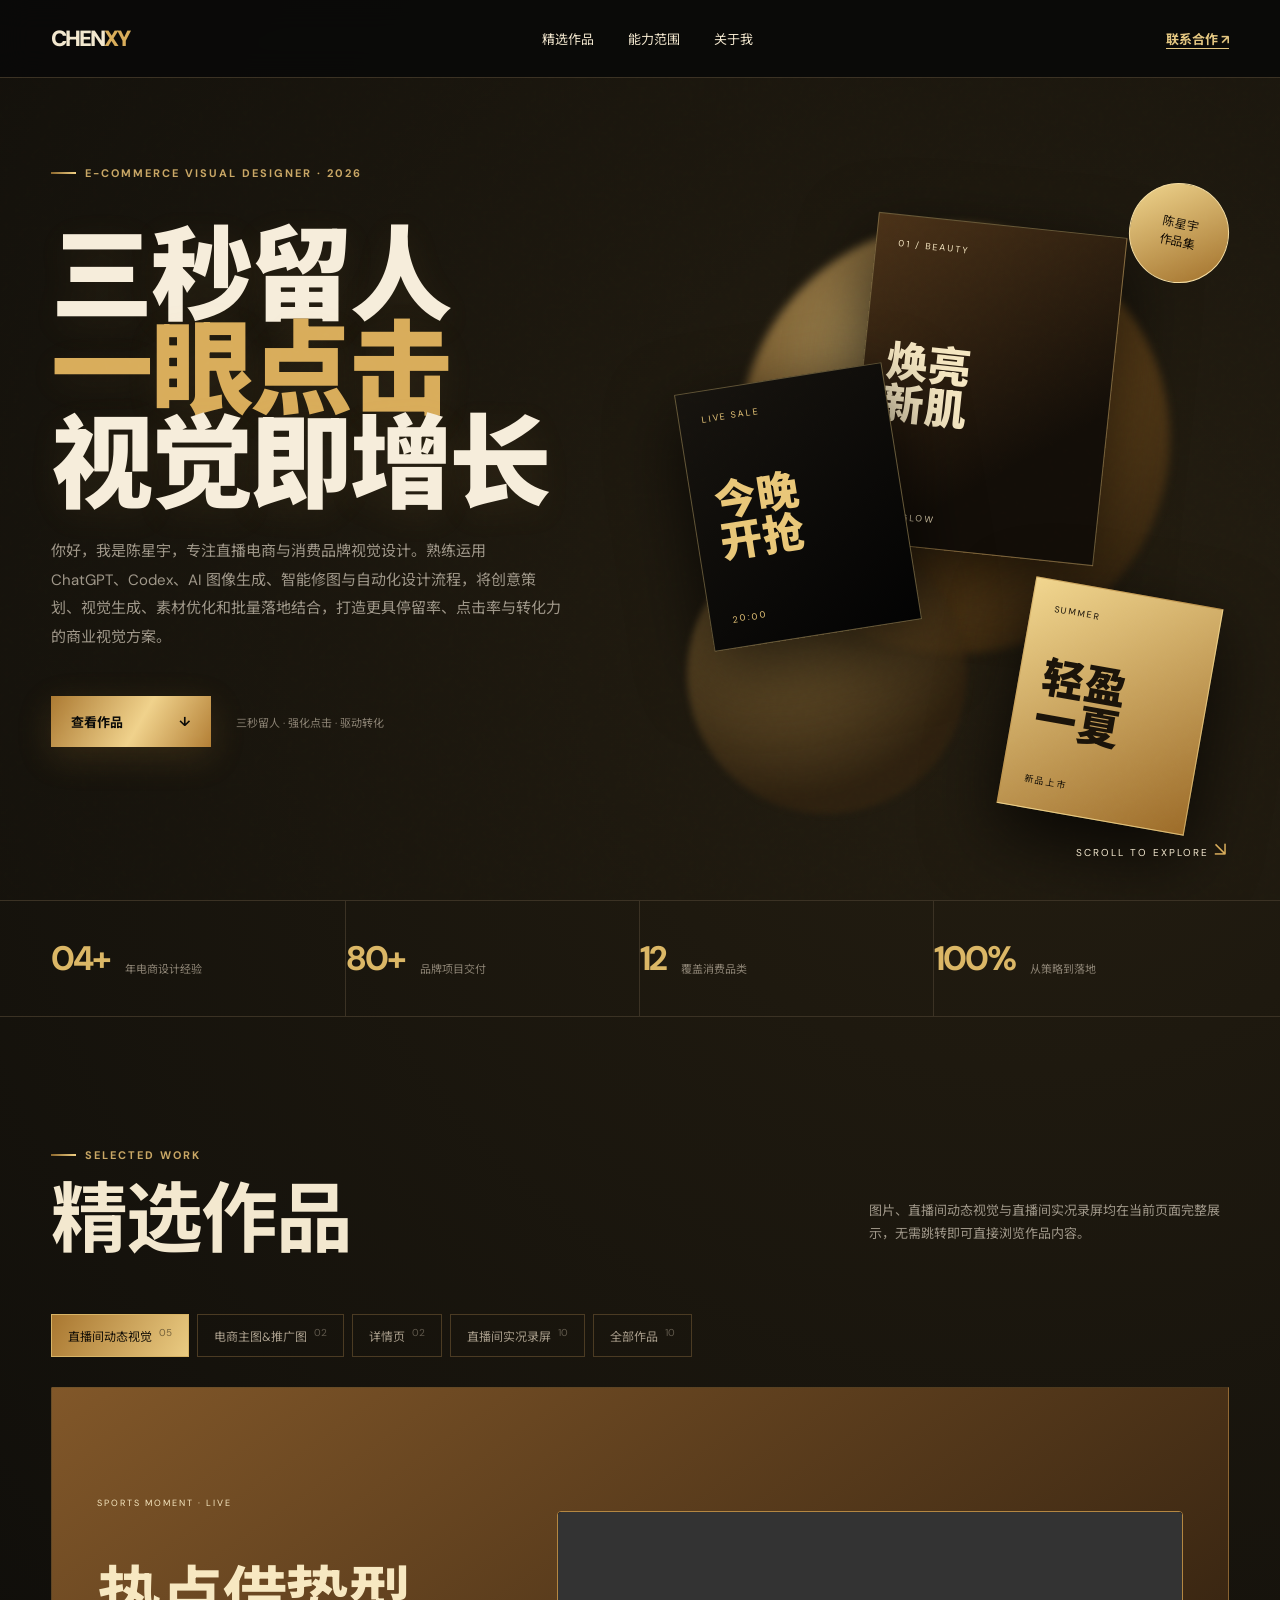
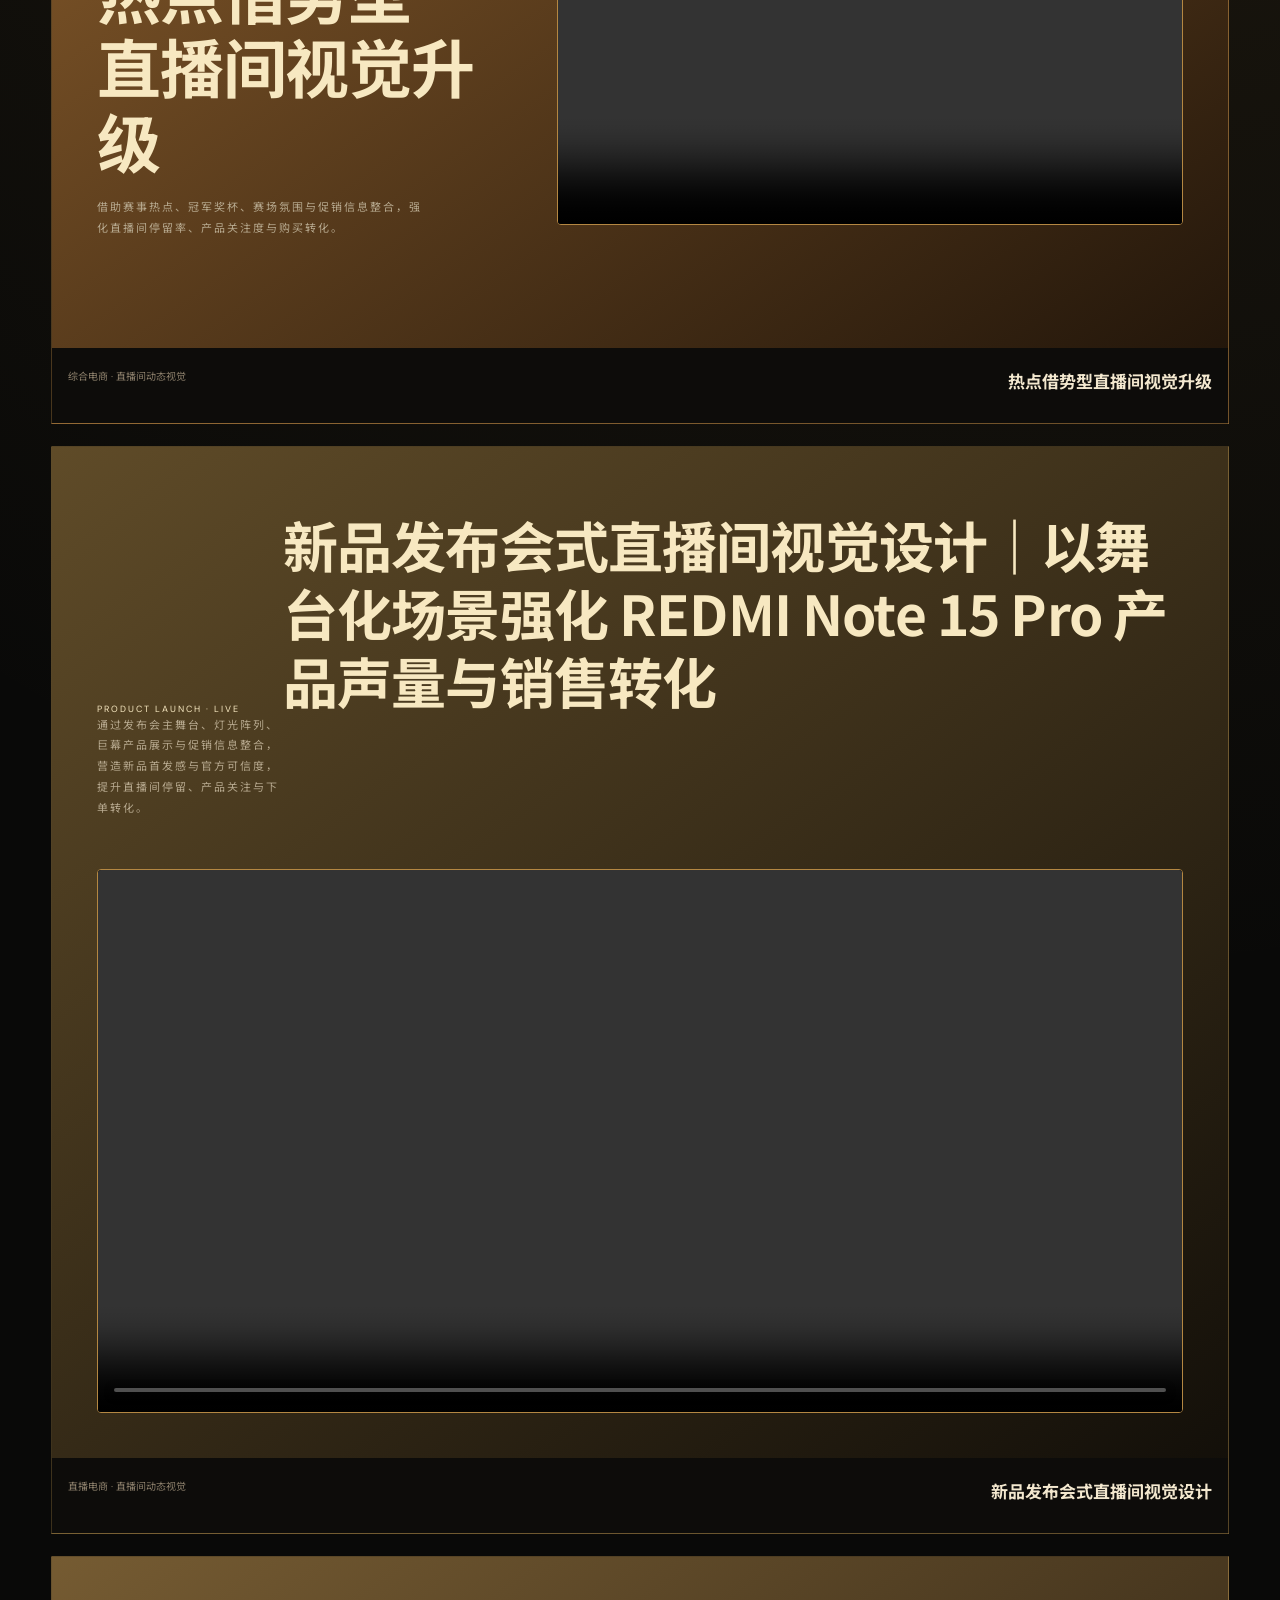
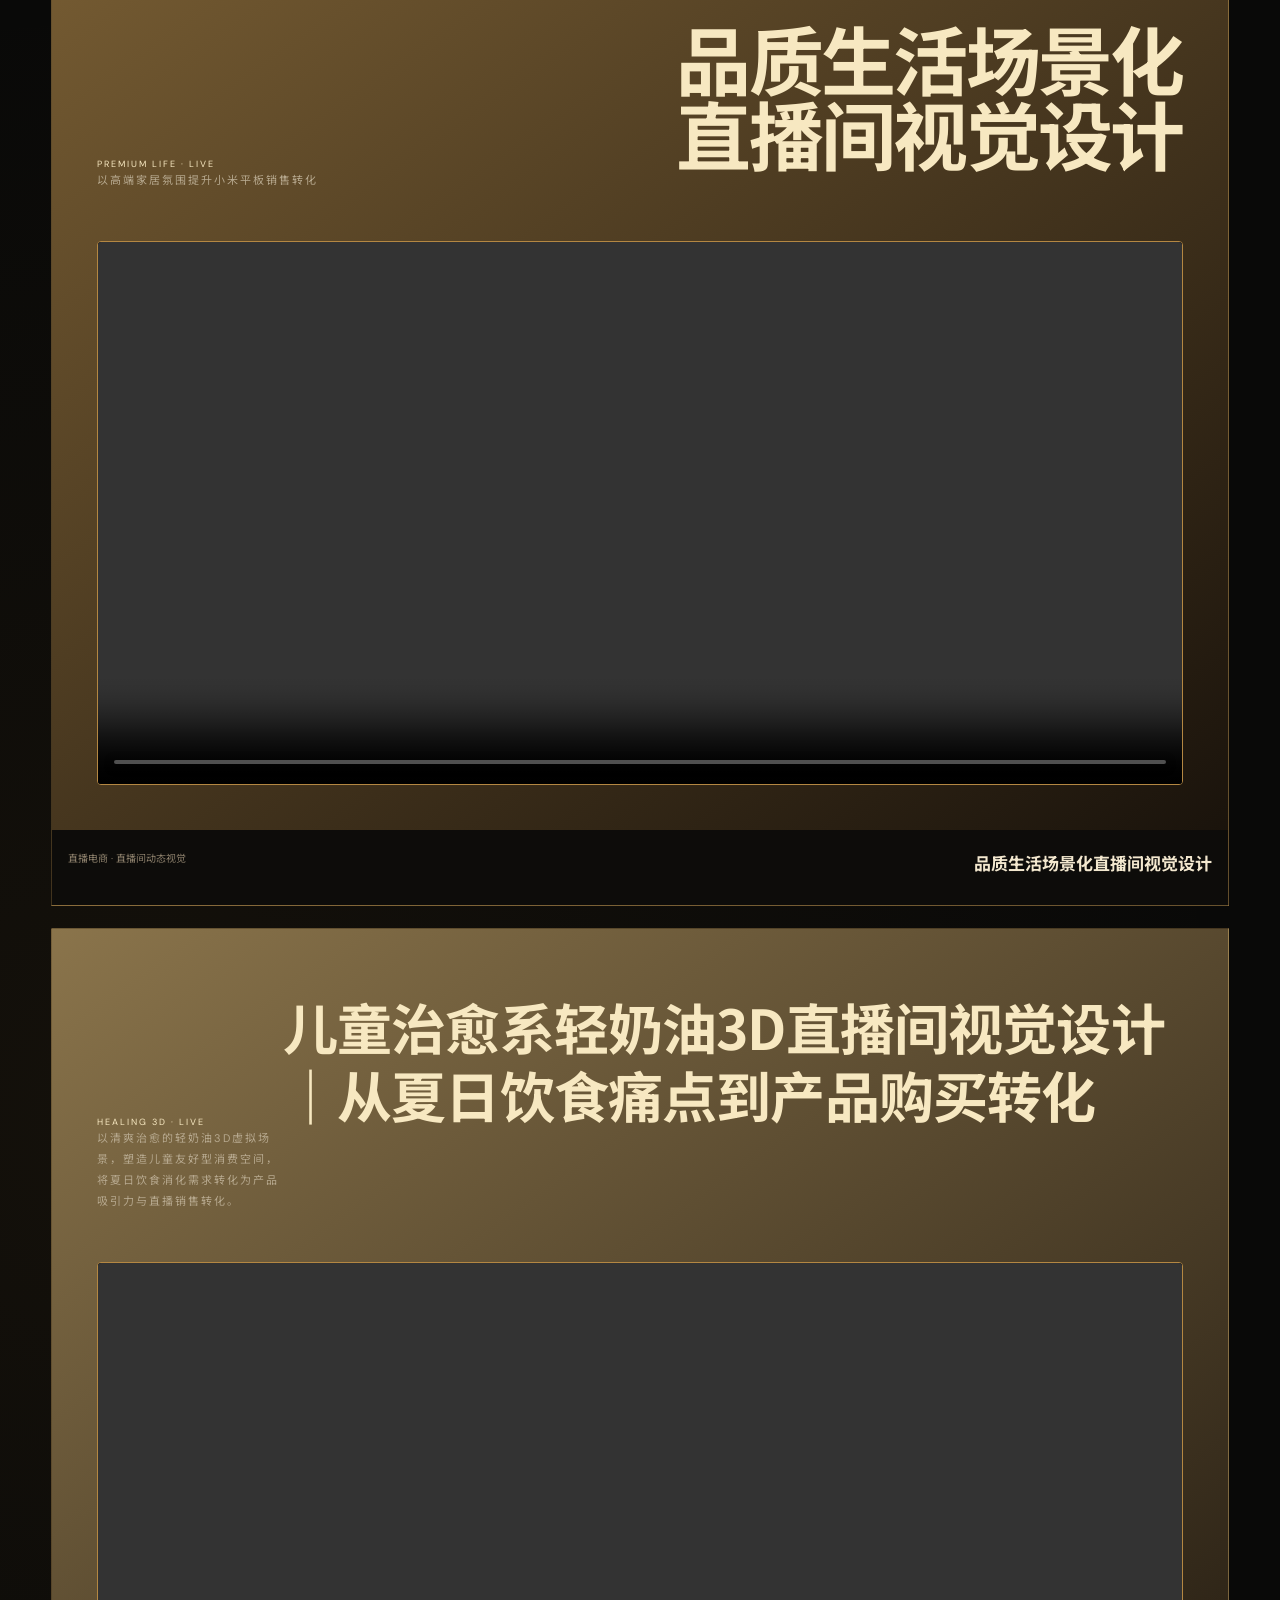
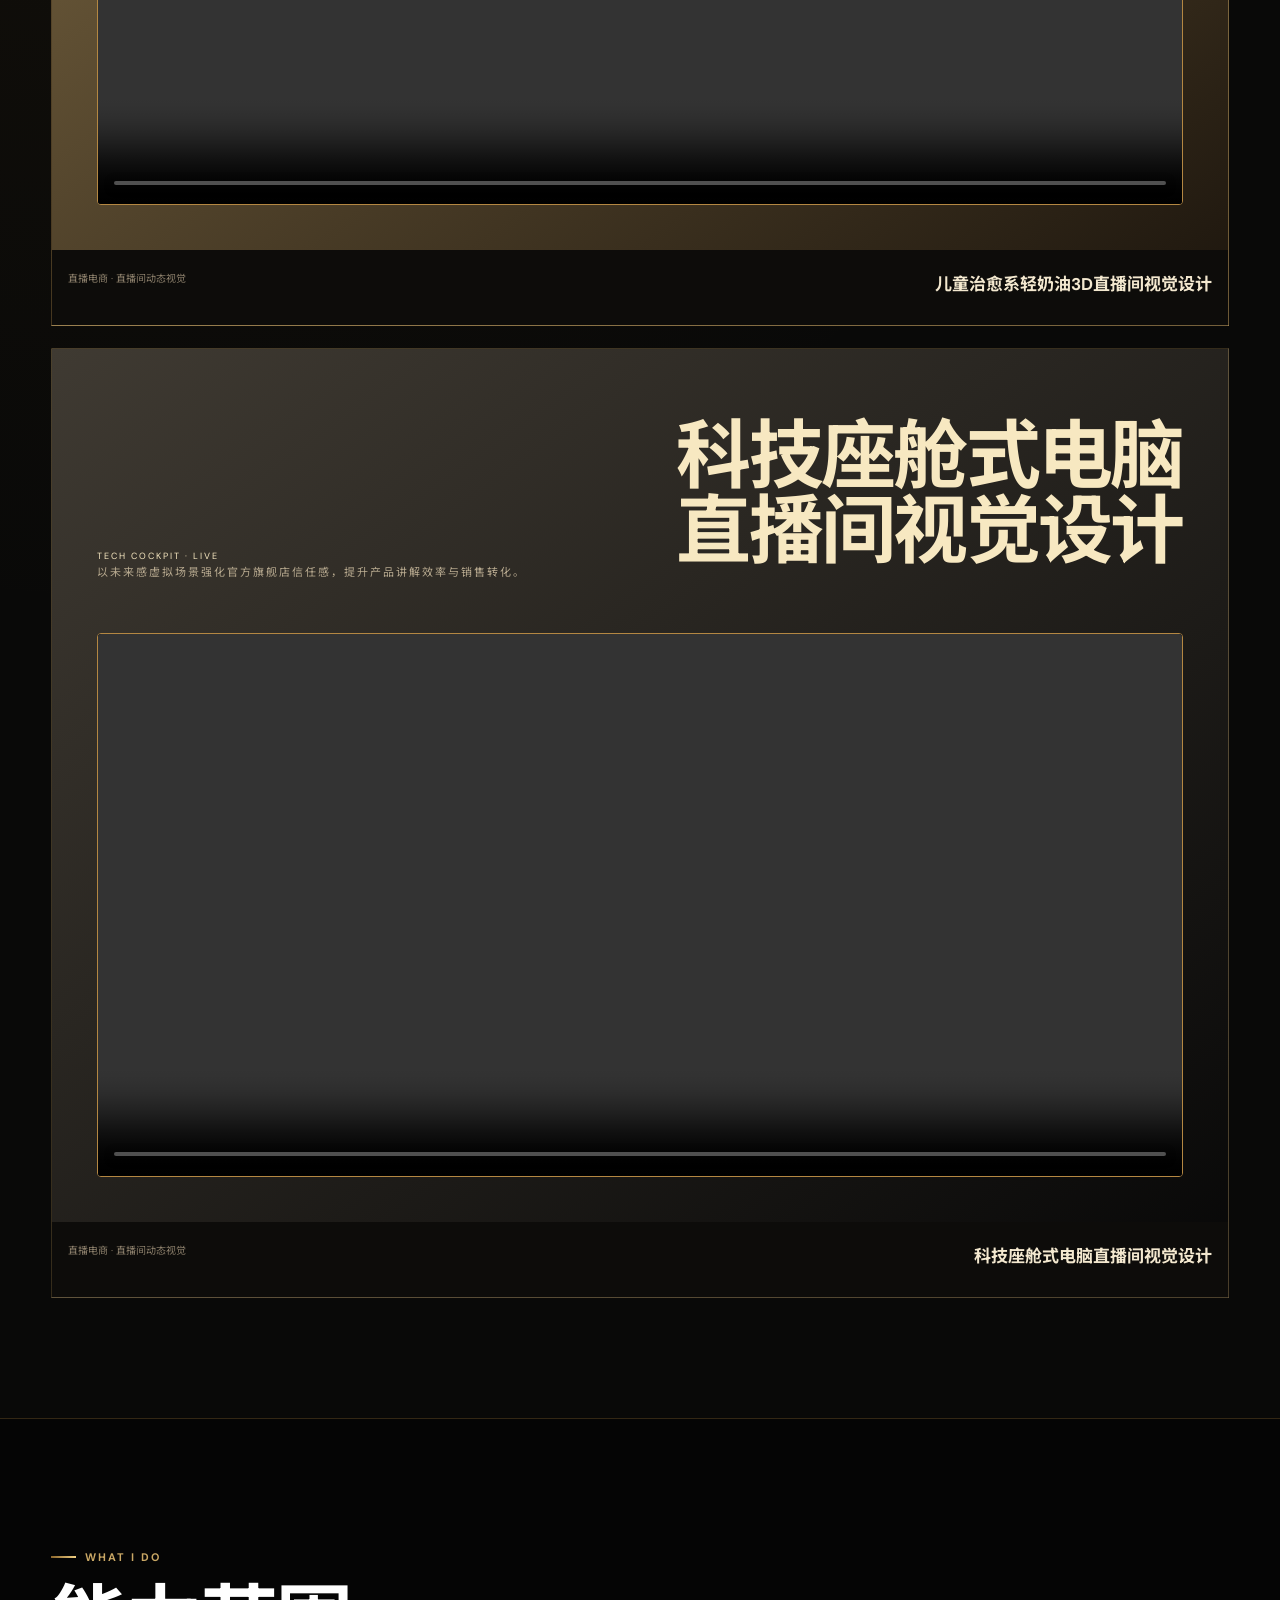
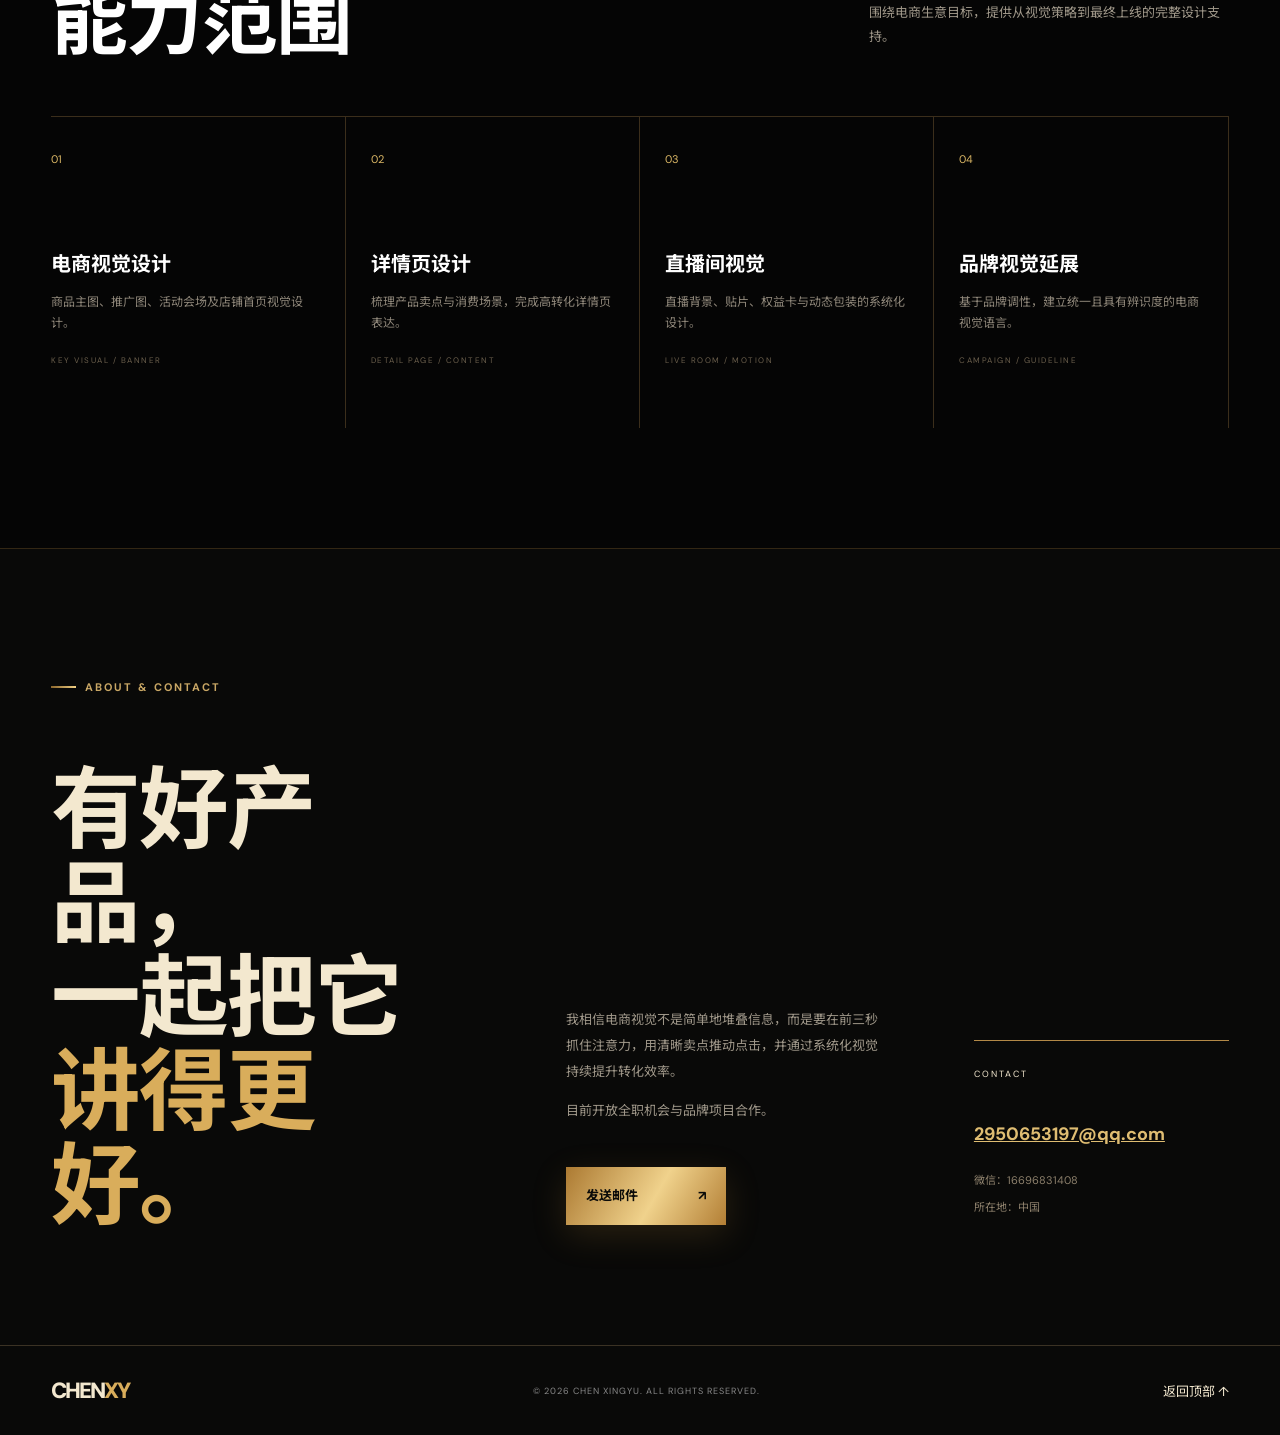
==== index.html @ b0b8da66 "Publish ecommerce portfolio" ====
<!DOCTYPE html>
<html lang="zh-CN">
<head>
  <meta charset="UTF-8">
  <meta name="viewport" content="width=device-width, initial-scale=1.0">
  <meta name="description" content="陈星宇｜直播电商与消费品牌视觉设计作品集">
  <title>陈星宇｜电商视觉设计作品集</title>
  <link rel="preconnect" href="https://fonts.googleapis.com">
  <link rel="preconnect" href="https://fonts.gstatic.com" crossorigin>
  <link href="https://fonts.googleapis.com/css2?family=DM+Sans:wght@400;500;600;700&family=Noto+Sans+SC:wght@400;500;600;700;900&display=swap" rel="stylesheet">
  <link rel="stylesheet" href="styles.css">
  <link rel="stylesheet" href="gold-theme.css?v=20260617-contact">
</head>
<body>
  <div class="noise"></div>
  <header class="nav-wrap">
    <a class="logo" href="#top">CHEN<span>XY</span></a>
    <nav>
      <a href="#work">精选作品</a>
      <a href="#service">能力范围</a>
      <a href="#about">关于我</a>
    </nav>
    <a class="contact-link" href="#contact" data-contact-open>联系合作 ↗</a>
  </header>

  <main id="top">
    <section class="hero">
      <div class="hero-copy">
        <p class="eyebrow"><span></span> E-COMMERCE VISUAL DESIGNER · 2026</p>
        <h1>三秒留人<br><em>一眼点击</em><br>视觉即增长</h1>
        <p class="intro">你好，我是陈星宇，专注直播电商与消费品牌视觉设计。熟练运用 ChatGPT、Codex、AI 图像生成、智能修图与自动化设计流程，将创意策划、视觉生成、素材优化和批量落地结合，打造更具停留率、点击率与转化力的商业视觉方案。</p>
        <div class="hero-actions">
          <a class="primary-btn" href="#work" data-jump-filter="video">查看作品 <b>↓</b></a>
          <span>三秒留人 · 强化点击 · 驱动转化</span>
        </div>
      </div>
      <div class="hero-visual" aria-label="作品视觉拼贴">
        <div class="orb orb-one"></div>
        <div class="orb orb-two"></div>
        <div class="float-card card-a">
          <span>01 / BEAUTY</span>
          <strong>焕亮<br>新肌</strong>
          <i>NEW GLOW</i>
        </div>
        <div class="float-card card-b">
          <span>LIVE SALE</span>
          <strong>今晚<br>开抢</strong>
          <i>20:00</i>
        </div>
        <div class="float-card card-c">
          <span>SUMMER</span>
          <strong>轻盈<br>一夏</strong>
          <i>新品上市</i>
        </div>
        <div class="hero-stamp">陈星宇<br>作品集</div>
      </div>
      <div class="scroll-note">SCROLL TO EXPLORE <span>↘</span></div>
    </section>

    <section class="numbers" aria-label="工作数据">
      <div><strong>04+</strong><span>年电商设计经验</span></div>
      <div><strong>80+</strong><span>品牌项目交付</span></div>
      <div><strong>12</strong><span>覆盖消费品类</span></div>
      <div><strong>100%</strong><span>从策略到落地</span></div>
    </section>

    <section class="work-section" id="work">
      <div class="section-head">
        <div>
          <p class="eyebrow"><span></span> SELECTED WORK</p>
          <h2>精选作品</h2>
        </div>
        <p>图片、直播间动态视觉与直播间实况录屏均在当前页面完整展示，无需跳转即可直接浏览作品内容。</p>
      </div>

      <div class="filters" role="tablist">
        <button class="active" data-filter="video">直播间动态视觉 <sup>05</sup></button>
        <button data-filter="keyvisual">电商主图&推广图 <sup>02</sup></button>
        <button data-filter="detail">详情页 <sup>02</sup></button>
        <button data-filter="liveScene">直播间实况录屏 <sup>10</sup></button>
        <button data-filter="all">全部作品 <sup>10</sup></button>
      </div>

      <div class="project-grid">
        <article class="project project-wide detail-page-project" data-category="detail">
          <div class="detail-page-showcase">
            <div class="detail-page-copy">
              <small>DETAIL PAGE · 3C DIGITAL</small>
              <b>3C数码详情页长图合集</b>
              <span>覆盖游戏本、商务本与高性能笔记本详情页，将产品卖点、硬件参数、场景利益点与购买理由进行长图化整合展示。</span>
            </div>
            <div class="detail-page-frame">
              <img src="assets/detail-page-01.png" alt="3C 数码产品详情页长图合集">
            </div>
          </div>
          <div class="project-info"><span>3C数码 · 详情页</span><strong>笔记本电脑产品详情页长图合集</strong><i>↗</i></div>
        </article>

        <article class="project project-wide detail-carousel-project" data-category="detail">
          <div class="detail-carousel-showcase" data-carousel data-carousel-type="detail">
            <div class="detail-page-copy">
              <small>DETAIL PAGE · CAROUSEL</small>
              <b>3C详情页独立轮播</b>
              <span>外星人、戴尔、REDMI 等产品详情页长图展示，支持左右切换，并可在图片区域内滚动查看完整内容。</span>
            </div>
            <div class="detail-page-carousel-frame">
              <button class="carousel-arrow carousel-prev" type="button" aria-label="上一张">‹</button>
              <div class="detail-page-frame carousel-detail-frame">
                <img class="carousel-image" src="assets/detail-carousel-01.png" alt="3C 产品详情页轮播展示">
              </div>
              <button class="carousel-arrow carousel-next" type="button" aria-label="下一张">›</button>
            </div>
            <div class="carousel-foot">
              <span class="carousel-count">01 / 04</span>
              <span class="drag-hint">上下拖拽查看完整长图</span>
              <div class="carousel-dots" aria-hidden="true"></div>
            </div>
          </div>
          <div class="project-info"><span>3C数码 · 详情页</span><strong>3C产品详情页长图轮播</strong><i>↗</i></div>
        </article>

        <article class="project project-wide live-scene-project" data-category="liveScene">
          <div class="live-scene-player" data-video-player>
            <div class="carousel-head">
              <small>LIVE ROOM · REAL RECORDING</small>
              <div>
                <b>直播间实况录屏</b>
                <span>真实直播间画面录屏合集，展示直播间视觉在实际售卖场景中的呈现效果。</span>
              </div>
            </div>
            <div class="live-scene-stage">
              <button class="carousel-arrow video-prev" type="button" aria-label="上一个视频">‹</button>
              <video class="live-scene-video" controls preload="metadata" playsinline>
                <source src="assets/live-scene-01.mp4" type="video/mp4">
                当前浏览器不支持视频播放。
              </video>
              <button class="carousel-arrow video-next" type="button" aria-label="下一个视频">›</button>
            </div>
            <div class="carousel-foot">
              <span class="video-count">01 / 10</span>
              <span class="drag-hint">左右切换录屏，点击播放按钮观看</span>
              <div class="video-dots" aria-hidden="true"></div>
            </div>
          </div>
          <div class="project-info"><span>直播电商 · 直播间实况录屏</span><strong>直播间实况录屏合集</strong><i>↗</i></div>
        </article>

        <article class="project project-wide promo-carousel-project" data-category="keyvisual">
          <div class="promo-carousel" data-carousel data-carousel-type="promo">
            <div class="carousel-head">
              <small>KEY VISUAL · PROMOTION</small>
              <div>
                <b>电商主图&推广图</b>
                <span>3C数码推广图轮播展示</span>
              </div>
            </div>
            <div class="carousel-stage">
              <button class="carousel-arrow carousel-prev" type="button" aria-label="上一张">‹</button>
              <img class="carousel-image" src="assets/promo-01.png" alt="电商主图与推广图展示">
              <button class="carousel-arrow carousel-next" type="button" aria-label="下一张">›</button>
            </div>
            <div class="carousel-foot">
              <span class="carousel-count">01 / 07</span>
              <div class="carousel-dots" aria-hidden="true"></div>
            </div>
          </div>
          <div class="project-info"><span>数码科技 · 电商主图&推广图</span><strong>小米 / REDMI 平板系列推广图轮播</strong><i>↗</i></div>
        </article>

        <article class="project project-wide promo-carousel-project main-carousel-project" data-category="keyvisual">
          <div class="promo-carousel" data-carousel data-carousel-type="main">
            <div class="carousel-head">
              <small>3C MAIN IMAGE · PRODUCT</small>
              <div>
                <b>3C主图轮播</b>
                <span>笔记本 / 平板电脑电商主图轮播展示</span>
              </div>
            </div>
            <div class="carousel-stage">
              <button class="carousel-arrow carousel-prev" type="button" aria-label="上一张">‹</button>
              <img class="carousel-image" src="assets/main-visual-01.png" alt="3C 电商主图展示">
              <button class="carousel-arrow carousel-next" type="button" aria-label="下一张">›</button>
            </div>
            <div class="carousel-foot">
              <span class="carousel-count">01 / 07</span>
              <div class="carousel-dots" aria-hidden="true"></div>
            </div>
          </div>
          <div class="project-info"><span>数码科技 · 电商主图&推广图</span><strong>3C笔记本 / 平板电脑主图轮播</strong><i>↗</i></div>
        </article>

        <article class="project project-wide red direct-video" data-category="video">
          <div class="mock-video portrait-showcase">
            <div class="video-copy"><small>SPORTS MOMENT · LIVE</small><b>热点借势型<br>直播间视觉升级</b><span>借助赛事热点、冠军奖杯、赛场氛围与促销信息整合，强化直播间停留率、产品关注度与购买转化。</span></div>
            <div class="screen"><video class="recording-video" controls autoplay muted loop preload="metadata" playsinline><source src="assets/live-recording.mp4" type="video/mp4">当前浏览器不支持视频播放。</video></div>
          </div>
          <div class="project-info"><span>综合电商 · 直播间动态视觉</span><strong>热点借势型直播间视觉升级</strong><i>↗</i></div>
        </article>

        <article class="project project-wide recording-two direct-video" data-category="video">
          <div class="mock-video landscape-showcase">
            <div class="video-copy"><small>PRODUCT LAUNCH · LIVE</small><b>新品发布会式直播间视觉设计｜以舞台化场景强化 REDMI Note 15 Pro 产品声量与销售转化</b><span>通过发布会主舞台、灯光阵列、巨幕产品展示与促销信息整合，营造新品首发感与官方可信度，提升直播间停留、产品关注与下单转化。</span></div>
            <div class="screen"><video class="recording-video" controls autoplay muted loop preload="metadata" playsinline><source src="assets/live-recording-02.mp4" type="video/mp4">当前浏览器不支持视频播放。</video></div>
          </div>
          <div class="project-info"><span>直播电商 · 直播间动态视觉</span><strong>新品发布会式直播间视觉设计</strong><i>↗</i></div>
        </article>

        <article class="project project-wide recording-three direct-video" data-category="video">
          <div class="mock-video landscape-showcase">
            <div class="video-copy"><small>PREMIUM LIFE · LIVE</small><b>品质生活场景化<br>直播间视觉设计</b><span>以高端家居氛围提升小米平板销售转化</span></div>
            <div class="screen"><video class="recording-video" controls autoplay muted loop preload="metadata" playsinline><source src="assets/live-visual-03.mp4" type="video/mp4">当前浏览器不支持视频播放。</video></div>
          </div>
          <div class="project-info"><span>直播电商 · 直播间动态视觉</span><strong>品质生活场景化直播间视觉设计</strong><i>↗</i></div>
        </article>

        <article class="project project-wide recording-four direct-video" data-category="video">
          <div class="mock-video landscape-showcase long-title-showcase">
            <div class="video-copy"><small>HEALING 3D · LIVE</small><b>儿童治愈系轻奶油3D直播间视觉设计｜从夏日饮食痛点到产品购买转化</b><span>以清爽治愈的轻奶油3D虚拟场景，塑造儿童友好型消费空间，将夏日饮食消化需求转化为产品吸引力与直播销售转化。</span></div>
            <div class="screen"><video class="recording-video" controls autoplay muted loop preload="metadata" playsinline><source src="assets/live-visual-04.mp4" type="video/mp4">当前浏览器不支持视频播放。</video></div>
          </div>
          <div class="project-info"><span>直播电商 · 直播间动态视觉</span><strong>儿童治愈系轻奶油3D直播间视觉设计</strong><i>↗</i></div>
        </article>

        <article class="project project-wide recording-five direct-video" data-category="video">
          <div class="mock-video landscape-showcase">
            <div class="video-copy"><small>TECH COCKPIT · LIVE</small><b>科技座舱式电脑<br>直播间视觉设计</b><span>以未来感虚拟场景强化官方旗舰店信任感，提升产品讲解效率与销售转化。</span></div>
            <div class="screen"><video class="recording-video" controls autoplay muted loop preload="metadata" playsinline><source src="assets/live-visual-05.mp4" type="video/mp4">当前浏览器不支持视频播放。</video></div>
          </div>
          <div class="project-info"><span>直播电商 · 直播间动态视觉</span><strong>科技座舱式电脑直播间视觉设计</strong><i>↗</i></div>
        </article>

      </div>
    </section>

    <section class="service-section" id="service">
      <div class="section-head light">
        <div><p class="eyebrow"><span></span> WHAT I DO</p><h2>能力范围</h2></div>
        <p>围绕电商生意目标，提供从视觉策略到最终上线的完整设计支持。</p>
      </div>
      <div class="services">
        <article><em>01</em><h3>电商视觉设计</h3><p>商品主图、推广图、活动会场及店铺首页视觉设计。</p><span>KEY VISUAL / BANNER</span></article>
        <article><em>02</em><h3>详情页设计</h3><p>梳理产品卖点与消费场景，完成高转化详情页表达。</p><span>DETAIL PAGE / CONTENT</span></article>
        <article><em>03</em><h3>直播间视觉</h3><p>直播背景、贴片、权益卡与动态包装的系统化设计。</p><span>LIVE ROOM / MOTION</span></article>
        <article><em>04</em><h3>品牌视觉延展</h3><p>基于品牌调性，建立统一且具有辨识度的电商视觉语言。</p><span>CAMPAIGN / GUIDELINE</span></article>
      </div>
    </section>

    <section class="about-section" id="about">
      <p class="eyebrow"><span></span> ABOUT & CONTACT</p>
      <div class="about-grid">
        <h2>有好产品，<br>一起把它<br><em>讲得更好。</em></h2>
        <div class="about-copy">
          <p>我相信电商视觉不是简单地堆叠信息，而是要在前三秒抓住注意力，用清晰卖点推动点击，并通过系统化视觉持续提升转化效率。</p>
          <p>目前开放全职机会与品牌项目合作。</p>
          <a class="primary-btn" href="#contact" data-contact-open>发送邮件 <b>↗</b></a>
        </div>
        <div class="contact-card">
          <span>CONTACT</span>
          <a href="mailto:2950653197@qq.com">2950653197@qq.com</a>
          <p>微信：16696831408</p>
          <p>所在地：中国</p>
        </div>
      </div>
    </section>
  </main>

  <footer><a class="logo" href="#top">CHEN<span>XY</span></a><p>© 2026 CHEN XINGYU. ALL RIGHTS RESERVED.</p><a href="#top">返回顶部 ↑</a></footer>

  <dialog class="project-modal" id="projectModal">
    <button class="modal-close" aria-label="关闭">×</button>
    <div class="modal-visual"></div>
    <div class="modal-copy"><span class="modal-tag"></span><h2></h2><p></p><div class="modal-meta"></div></div>
  </dialog>
  <dialog class="contact-modal" id="contactModal">
    <button class="contact-close" aria-label="关闭">×</button>
    <span>CONTACT</span>
    <h2>联系合作</h2>
    <p>微信：<strong>16696831408</strong></p>
    <p>邮箱：<a href="mailto:2950653197@qq.com">2950653197@qq.com</a></p>
  </dialog>
  <script src="script.js?v=20260617-contact"></script>
</body>
</html>
---- styles.css ----
:root{--ink:#141414;--paper:#f2f0eb;--line:#d3d0c8;--orange:#ff5b35;--lime:#d8ff37}*{box-sizing:border-box}html{scroll-behavior:smooth}body{margin:0;background:var(--paper);color:var(--ink);font-family:"DM Sans","Noto Sans SC",sans-serif}.noise{position:fixed;inset:0;pointer-events:none;opacity:.16;z-index:20;background-image:url("data:image/svg+xml,%3Csvg viewBox='0 0 180 180' xmlns='http://www.w3.org/2000/svg'%3E%3Cfilter id='n'%3E%3CfeTurbulence type='fractalNoise' baseFrequency='.9' numOctaves='4' stitchTiles='stitch'/%3E%3C/filter%3E%3Crect width='100%25' height='100%25' filter='url(%23n)' opacity='.13'/%3E%3C/svg%3E")}.nav-wrap{height:78px;padding:0 4vw;display:flex;align-items:center;justify-content:space-between;border-bottom:1px solid var(--line);position:sticky;top:0;background:rgba(242,240,235,.9);backdrop-filter:blur(15px);z-index:10}.logo{font-size:22px;font-weight:900;letter-spacing:-2px;text-decoration:none;color:var(--ink)}.logo span{color:var(--orange)}nav{display:flex;gap:34px}nav a,.contact-link,footer a{color:var(--ink);font-size:13px;text-decoration:none}.contact-link{font-weight:700;border-bottom:1px solid}.hero{min-height:calc(100vh - 78px);padding:6vw 4vw 4vw;display:grid;grid-template-columns:1fr 1fr;position:relative;overflow:hidden}.eyebrow{font-size:11px;font-weight:700;letter-spacing:2px;display:flex;align-items:center;gap:9px}.eyebrow span{width:25px;height:2px;background:var(--orange);display:inline-block}.hero h1{font-family:"Noto Sans SC",sans-serif;font-size:clamp(62px,8vw,122px);line-height:.92;letter-spacing:-.08em;margin:40px 0 35px;font-weight:900}.hero h1 em,.about-grid h2 em{color:var(--orange);font-style:normal}.intro{max-width:510px;font-size:15px;line-height:1.9;color:#555}.hero-actions{display:flex;align-items:center;gap:25px;margin-top:45px}.primary-btn{display:inline-flex;align-items:center;justify-content:space-between;gap:45px;background:var(--ink);color:white;text-decoration:none;padding:16px 20px;min-width:160px;font-size:13px;font-weight:700}.hero-actions span{font-size:11px;color:#777}.hero-visual{position:relative;min-height:600px}.orb{position:absolute;border-radius:50%;filter:blur(3px)}.orb-one{width:430px;height:430px;background:#ffba8d;right:10%;top:10%}.orb-two{width:280px;height:280px;background:var(--lime);left:8%;bottom:5%}.float-card{position:absolute;box-shadow:0 25px 60px #463b302b;display:flex;flex-direction:column;justify-content:space-between;padding:22px;transition:transform .5s ease}.float-card span,.float-card i{font-size:9px;letter-spacing:2px;font-style:normal}.float-card strong{font-family:"Noto Sans SC";font-size:42px;line-height:1;font-weight:900}.card-a{width:250px;height:330px;right:20%;top:10%;background:#ff734b;color:#fff;transform:rotate(6deg)}.card-b{width:210px;height:260px;left:9%;top:32%;background:#201d35;color:#d8ff37;transform:rotate(-9deg)}.card-c{width:190px;height:230px;right:4%;bottom:4%;background:#e6ff69;transform:rotate(10deg)}.float-card:hover{transform:rotate(0) translateY(-10px)}.hero-stamp{position:absolute;right:0;top:4%;width:100px;height:100px;border-radius:50%;background:var(--ink);color:white;display:grid;place-items:center;text-align:center;font-size:12px;line-height:1.5;transform:rotate(12deg)}.scroll-note{position:absolute;right:4vw;bottom:3vw;font-size:10px;letter-spacing:2px}.scroll-note span{font-size:20px;color:var(--orange)}.numbers{display:grid;grid-template-columns:repeat(4,1fr);border-top:1px solid var(--line);border-bottom:1px solid var(--line);padding:0 4vw}.numbers div{padding:35px 0;border-right:1px solid var(--line);display:flex;gap:15px;align-items:flex-end}.numbers div:last-child{border:0}.numbers strong{font-size:34px;letter-spacing:-2px}.numbers span{font-size:11px;color:#777;margin-bottom:5px}.work-section,.service-section,.about-section{padding:120px 4vw}.section-head{display:flex;align-items:flex-end;justify-content:space-between;margin-bottom:55px}.section-head h2{font-size:clamp(50px,6vw,84px);letter-spacing:-.08em;line-height:1;margin:20px 0 0}.section-head>p{max-width:360px;color:#777;font-size:13px;line-height:1.8}.filters{display:flex;gap:8px;margin-bottom:30px;flex-wrap:wrap}.filters button{border:1px solid var(--line);padding:11px 16px;background:transparent;font:inherit;font-size:12px;cursor:pointer}.filters button.active{background:var(--ink);color:white;border-color:var(--ink)}.filters sup{opacity:.5;margin-left:4px}.project-grid{display:grid;grid-template-columns:repeat(2,1fr);gap:22px;align-items:start}.project{cursor:pointer;transition:opacity .3s,transform .3s}.project.hidden{display:none}.project:hover{transform:translateY(-5px)}.project>div:first-child{height:430px;position:relative;overflow:hidden}.project-tall>div:first-child{height:620px}.project-wide{grid-column:span 2}.project-wide>div:first-child{height:500px}.project-info{background:var(--paper);display:grid;grid-template-columns:1fr auto;gap:7px;padding:18px 2px 35px}.project-info span{font-size:10px;color:#777;text-transform:uppercase}.project-info strong{font-size:17px}.project-info i{grid-column:2;grid-row:1/3;font-size:22px;font-style:normal}.peach{background:#ffc6aa}.blue{background:#9ed8ee}.dark{background:#171622}.lemon{background:#dff06c}.red{background:#ef3f2c}.lavender{background:#c8b9ee}.mock-detail,.mock-kv,.mock-live{height:100%;padding:35px;display:flex;flex-direction:column;align-items:flex-start;position:relative}.mock-detail b,.mock-kv b,.mock-live b{font-family:"Noto Sans SC";font-size:55px;line-height:1.05;letter-spacing:-5px;z-index:2}.mock-detail span,.mock-kv span,.mock-live span{font-size:11px;letter-spacing:2px;margin-top:12px;z-index:2}.mini-nav{height:5px;width:100%;border-top:1px solid #6c443b;margin-bottom:80px}.bottle{width:115px;height:260px;border-radius:50px 50px 15px 15px;position:absolute;bottom:40px;right:15%;background:linear-gradient(120deg,#ffd3c5,#fb6d5d 65%,#a53538);box-shadow:inset -10px 0 20px #fff5,10px 20px 30px #be584c55}.bubble{position:absolute;border:1px solid #fff8;border-radius:50%}.b1{width:70px;height:70px;right:7%;bottom:32%}.b2{width:35px;height:35px;right:42%;bottom:12%}.mock-kv small,.mock-live small,.mock-detail small{letter-spacing:2px;font-size:9px;margin-bottom:35px}.can{position:absolute;width:115px;height:245px;border-radius:25px;background:linear-gradient(100deg,#d9ffec,#12a89e);right:12%;bottom:-25px;transform:rotate(15deg);box-shadow:12px 20px 30px #167b8166}.tube{position:absolute;width:110px;height:280px;border-radius:15px;background:linear-gradient(110deg,#fffde5,#adcb50);right:14%;bottom:-35px;transform:rotate(12deg);box-shadow:12px 20px 30px #647d3170}.mock-live{color:white}.mock-live b{color:var(--lime);font-size:68px}.live-pill{font-size:9px;background:#e93b35;padding:6px 10px;border-radius:15px;margin-bottom:35px}.stage{position:absolute;right:5%;bottom:-12%;width:50%;height:70%;border:1px solid #615e81;background:radial-gradient(circle at 50% 10%,#8f45ff,#171622 60%);clip-path:polygon(20% 0,80% 0,100% 100%,0 100%)}.lemon-inner{background:radial-gradient(circle at 90% 80%,#fffbd5,#dff06c 60%)}.compact b{font-size:51px}.candle{position:absolute;width:150px;height:180px;border-radius:70px 70px 15px 15px;background:linear-gradient(110deg,#fae8dd,#a77ccd);right:8%;bottom:0;box-shadow:0 20px 40px #654d8d55}.mock-video{height:100%;display:grid;grid-template-columns:.8fr 1.2fr;padding:45px;color:#fff}.video-copy{display:flex;flex-direction:column}.video-copy small{font-size:9px;letter-spacing:2px}.video-copy b{font-family:"Noto Sans SC";font-size:75px;line-height:1;letter-spacing:-7px;margin:45px 0 20px}.video-copy span{font-size:11px;letter-spacing:2px}.screen{position:relative;margin:0 auto;width:75%;height:100%;background:#241d25;border:8px solid #111;border-radius:15px;overflow:hidden}.screen-top{height:15%;background:linear-gradient(90deg,#ffeb42,#ff6d35)}.screen-person{position:absolute;width:46%;height:60%;border-radius:50% 50% 0 0;background:#d59878;left:27%;bottom:0}.screen-tags{position:absolute;left:5%;top:22%;display:grid;gap:10px}.screen-tags i{display:block;width:100px;height:22px;background:#ffec3f}.screen-tags i:nth-child(2){width:75px;background:#ff784d}.screen button{position:absolute;inset:0;margin:auto;width:55px;height:55px;border:0;border-radius:50%;background:#fff;color:#111;cursor:pointer}.service-section{background:#191919;color:#fff}.light .eyebrow span{background:var(--lime)}.light>p{color:#999}.services{display:grid;grid-template-columns:repeat(4,1fr);border-top:1px solid #3c3c3c}.services article{padding:30px 25px 60px 0;border-right:1px solid #3c3c3c;min-height:300px}.services article:not(:first-child){padding-left:25px}.services em{font-style:normal;color:var(--lime);font-size:11px}.services h3{font-size:20px;margin:80px 0 15px}.services p{font-size:12px;line-height:1.8;color:#999}.services span{font-size:8px;letter-spacing:1.5px;color:#666}.about-grid{display:grid;grid-template-columns:1fr .75fr .6fr;gap:7vw;align-items:end}.about-grid h2{font-family:"Noto Sans SC";font-size:clamp(55px,7vw,100px);line-height:1.05;letter-spacing:-.08em;margin:50px 0 0}.about-copy{font-size:13px;line-height:2;color:#666}.about-copy .primary-btn{margin-top:30px}.contact-card{border-top:1px solid var(--ink);padding-top:20px}.contact-card span{font-size:9px;letter-spacing:2px}.contact-card a{display:block;color:var(--ink);font-size:18px;font-weight:700;margin:40px 0 25px}.contact-card p{font-size:11px;color:#777}footer{height:90px;padding:0 4vw;border-top:1px solid var(--line);display:flex;align-items:center;justify-content:space-between}footer p{font-size:9px;color:#888;letter-spacing:1px}.project-modal{width:min(760px,90vw);padding:0;border:0;background:var(--paper);box-shadow:0 30px 80px #0006}.project-modal::backdrop{background:#111b;backdrop-filter:blur(5px)}.modal-close{position:absolute;right:15px;top:15px;width:36px;height:36px;border:0;border-radius:50%;background:#fff;font-size:20px;z-index:3;cursor:pointer}.modal-visual{height:360px;background:linear-gradient(135deg,#ff704b,#ffc8ac)}.modal-copy{padding:35px}.modal-copy span{font-size:10px;letter-spacing:2px;color:var(--orange)}.modal-copy h2{font-size:32px;margin:12px 0}.modal-copy p{font-size:13px;line-height:1.9;color:#666}.modal-meta{margin-top:25px;padding-top:20px;border-top:1px solid var(--line);font-size:11px;color:#888}@media(max-width:900px){nav{display:none}.hero{grid-template-columns:1fr;padding-top:60px}.hero-visual{min-height:500px;margin-top:30px}.scroll-note{display:none}.numbers{grid-template-columns:repeat(2,1fr)}.numbers div:nth-child(2){border-right:0}.project-grid{grid-template-columns:1fr}.project-wide{grid-column:auto}.services{grid-template-columns:repeat(2,1fr)}.about-grid{grid-template-columns:1fr}.section-head{align-items:flex-start;gap:20px;flex-direction:column}.mock-video{grid-template-columns:1fr 1fr}.video-copy b{font-size:55px}}@media(max-width:600px){.nav-wrap{height:65px}.contact-link{font-size:11px}.hero{min-height:auto;padding:55px 20px}.hero h1{font-size:64px}.hero-visual{min-height:390px}.card-a{width:180px;height:240px}.card-b{width:150px;height:190px;left:0}.card-c{width:145px;height:170px}.float-card strong{font-size:29px}.orb-one{width:280px;height:280px}.numbers{padding:0 20px}.numbers div{flex-direction:column;align-items:flex-start;gap:4px}.work-section,.service-section,.about-section{padding:80px 20px}.project>div:first-child,.project-tall>div:first-child,.project-wide>div:first-child{height:420px}.services{grid-template-columns:1fr}.services article,.services article:not(:first-child){padding:25px 0;border-right:0;border-bottom:1px solid #3c3c3c;min-height:auto}.services h3{margin:45px 0 10px}.mock-video{grid-template-columns:1fr;padding:30px}.screen{display:none}.video-copy b{font-size:65px}.mock-detail b,.mock-kv b,.mock-live b{font-size:48px}.bottle{right:7%}footer{padding:0 20px}footer p{display:none}}
---- gold-theme.css ----
:root {
  --ink: #f3e8cf;
  --paper: #090908;
  --line: #3b3224;
  --orange: #d9ad5b;
  --lime: #f0cf83;
}

body {
  background:
    radial-gradient(circle at 80% 8%, rgba(201, 155, 72, .14), transparent 27%),
    radial-gradient(circle at 10% 55%, rgba(151, 105, 39, .08), transparent 25%),
    #090908;
  color: var(--ink);
}

.noise { opacity: .23; mix-blend-mode: soft-light; }
.nav-wrap {
  background: rgba(9, 9, 8, .9);
  border-color: var(--line);
}
.logo, nav a, .contact-link, footer a { color: var(--ink); }
.logo span, .hero h1 em, .about-grid h2 em, .scroll-note span { color: #d9ad5b; }
.contact-link { color: #e4c781; }
.eyebrow { color: #c9a765; }
.eyebrow span, .light .eyebrow span {
  background: linear-gradient(90deg, #8c672c, #f0cf83);
}
.hero h1 {
  color: #f6eddb;
  text-shadow: 0 8px 35px rgba(224, 179, 91, .08);
  letter-spacing: -.025em;
}
.section-head h2 { letter-spacing: -.025em; }
.about-grid h2 { letter-spacing: -.025em; }
.float-card strong { letter-spacing: .02em; }
.mock-detail b,
.mock-kv b,
.mock-live b {
  letter-spacing: -.035em;
}
.video-copy b {
  letter-spacing: -.035em;
}
.intro, .section-head > p, .about-copy { color: #9f9789; }
.primary-btn {
  color: #0b0b09;
  background: linear-gradient(120deg, #ac7a32, #f0d28c 55%, #b37f35);
  box-shadow: 0 10px 35px rgba(188, 137, 54, .18);
}
.hero-actions span, .numbers span { color: #8c8374; }
.orb-one {
  background: radial-gradient(circle at 35% 30%, #e6c57d, #7d541f 52%, #160f07);
  filter: blur(4px);
  opacity: .72;
}
.orb-two {
  background: radial-gradient(circle at 35% 25%, #b9914b, #362510 70%);
  opacity: .65;
}
.float-card {
  border: 1px solid rgba(240, 207, 131, .38);
  box-shadow: 0 25px 70px #000b;
}
.card-a {
  color: #f6e7c2;
  background: linear-gradient(145deg, #4b3218, #130e08 70%);
}
.card-b {
  color: #e9c779;
  background: linear-gradient(145deg, #17140f, #030303);
}
.card-c {
  color: #1b140a;
  background: linear-gradient(145deg, #f1d68f, #9d6c29);
}
.hero-stamp {
  color: #181006;
  background: linear-gradient(145deg, #f2d891, #9f6d27);
  border: 1px solid #f5dda2;
}
.numbers, footer { border-color: var(--line); }
.numbers div { border-color: var(--line); }
.numbers strong { color: #dbb766; }
.filters button {
  color: #a79c8a;
  border-color: #4b3b23;
}
.filters button:hover { color: #efd28c; border-color: #ad7f39; }
.filters button.active {
  color: #130e06;
  border-color: #d8b466;
  background: linear-gradient(120deg, #a97730, #eacb82);
}
.project { border: 1px solid rgba(214, 174, 98, .22); }
.project:hover {
  transform: translateY(-7px);
  border-color: rgba(234, 199, 128, .65);
  box-shadow: 0 20px 55px #0008;
}
.project { cursor: default; }
.project-grid {
  grid-template-columns: repeat(2, minmax(0, 1fr));
}
.project,
.project > div,
.project-info,
.promo-carousel,
.carousel-head,
.carousel-stage {
  min-width: 0;
}
.project-info span,
.project-info strong,
.carousel-head span,
.carousel-head b,
.video-copy b,
.video-copy span {
  overflow-wrap: anywhere;
}
.project-info i { display: none; }
.direct-video > div:first-child {
  height: auto;
  min-height: 560px;
  overflow: visible;
}
.direct-video .mock-video {
  gap: 42px;
  align-items: center;
}
.direct-video .screen {
  width: 100%;
  height: auto;
  max-height: 720px;
  border-width: 1px;
  border-radius: 4px;
  background: #050505;
}
.direct-video .recording-video {
  width: 100%;
  height: auto;
  max-height: 720px;
  object-fit: contain;
}
.promo-carousel-project > div:first-child {
  height: auto;
  min-height: 680px;
}
.promo-carousel {
  padding: 34px;
  background:
    radial-gradient(circle at 80% 10%, rgba(222, 184, 97, .18), transparent 28%),
    linear-gradient(145deg, #15120d, #050505);
}
.main-carousel-project .promo-carousel {
  background:
    radial-gradient(circle at 20% 12%, rgba(122, 86, 214, .18), transparent 30%),
    radial-gradient(circle at 86% 18%, rgba(222, 184, 97, .16), transparent 28%),
    linear-gradient(145deg, #17131e, #050505);
}
.live-scene-project > div:first-child {
  height: auto;
  min-height: 720px;
}
.live-scene-player {
  padding: 34px;
  background:
    radial-gradient(circle at 14% 16%, rgba(93, 129, 255, .17), transparent 30%),
    radial-gradient(circle at 88% 12%, rgba(217, 173, 91, .16), transparent 24%),
    linear-gradient(145deg, #11131b, #050505);
}
.live-scene-stage {
  position: relative;
  display: grid;
  place-items: center;
  min-height: 560px;
  margin-top: 26px;
  background: #050505;
  border: 1px solid rgba(217, 173, 91, .35);
  overflow: hidden;
}
.live-scene-video {
  display: block;
  width: 100%;
  max-height: 720px;
  object-fit: contain;
  background: #050505;
}
.live-scene-stage .video-prev { left: 18px; }
.live-scene-stage .video-next { right: 18px; }
.video-dots {
  display: flex;
  gap: 8px;
}
.video-dots i {
  width: 22px;
  height: 2px;
  background: #4f412c;
}
.video-dots i.active {
  background: #f0cf83;
}
.detail-page-project > div:first-child {
  height: auto;
  min-height: 760px;
}
.detail-carousel-project > div:first-child {
  height: auto;
  min-height: 760px;
}
.detail-page-showcase {
  padding: 34px;
  display: grid;
  grid-template-columns: .55fr 1.45fr;
  gap: 34px;
  align-items: stretch;
  background:
    radial-gradient(circle at 12% 10%, rgba(82, 137, 255, .18), transparent 28%),
    radial-gradient(circle at 92% 18%, rgba(217, 173, 91, .13), transparent 24%),
    linear-gradient(145deg, #11131b, #050505);
}
.detail-carousel-showcase {
  padding: 34px;
  display: grid;
  grid-template-columns: minmax(260px, .65fr) minmax(0, 766px);
  grid-template-rows: auto auto;
  gap: 24px 34px;
  align-items: stretch;
  background:
    radial-gradient(circle at 20% 12%, rgba(113, 79, 231, .18), transparent 28%),
    radial-gradient(circle at 90% 16%, rgba(217, 173, 91, .14), transparent 24%),
    linear-gradient(145deg, #11131b, #050505);
}
.detail-carousel-showcase .detail-page-copy {
  grid-row: 1 / 3;
}
.detail-page-carousel-frame {
  position: relative;
  min-width: 0;
  width: min(100%, 766px);
  justify-self: center;
}
.carousel-detail-frame {
  height: 760px;
  max-height: 760px;
  width: min(100%, 766px);
  overflow-y: auto;
  overflow-x: hidden;
  cursor: grab;
  scrollbar-color: #d9ad5b #15120d;
  scrollbar-width: thin;
  touch-action: pan-y;
}
.carousel-detail-frame.dragging {
  cursor: grabbing;
  user-select: none;
}
.carousel-detail-frame img {
  width: 100%;
  max-width: 750px;
  margin-left: 0;
  transform: none;
}
.detail-page-carousel-frame .carousel-arrow {
  position: absolute;
}
.detail-page-carousel-frame .carousel-prev { left: 14px; }
.detail-page-carousel-frame .carousel-next { right: 14px; }
.detail-carousel-showcase .carousel-foot {
  grid-column: 2;
  margin-top: 0;
}
.detail-carousel-showcase .drag-hint {
  color: #8d806c;
  font-size: 11px;
  letter-spacing: 1px;
}
.detail-page-copy {
  display: flex;
  flex-direction: column;
  justify-content: flex-end;
  min-width: 0;
}
.detail-page-copy small {
  color: #c9a765;
  font-size: 9px;
  letter-spacing: 2px;
  margin-bottom: 30px;
}
.detail-page-copy b {
  font-family: "Noto Sans SC", sans-serif;
  font-size: clamp(38px, 5vw, 70px);
  line-height: 1.14;
  letter-spacing: -.025em;
  color: #f6e7c2;
}
.detail-page-copy span {
  margin-top: 20px;
  max-width: 440px;
  color: #a99c86;
  font-size: 13px;
  line-height: 1.9;
}
.detail-page-frame {
  max-height: 860px;
  overflow-y: auto;
  background: #030303;
  border: 1px solid rgba(217, 173, 91, .35);
  box-shadow: inset 0 0 0 1px rgba(255,255,255,.03);
}
.detail-page-frame img {
  display: block;
  width: 100%;
  height: auto;
}
.carousel-head {
  display: flex;
  align-items: flex-end;
  justify-content: space-between;
  gap: 30px;
  margin-bottom: 26px;
}
.carousel-head small {
  color: #c9a765;
  font-size: 9px;
  letter-spacing: 2px;
}
.carousel-head b {
  display: block;
  font-family: "Noto Sans SC", sans-serif;
  font-size: clamp(38px, 5vw, 70px);
  line-height: 1.12;
  letter-spacing: -.025em;
  color: #f6e7c2;
}
.carousel-head span {
  display: block;
  margin-top: 10px;
  color: #9f927d;
  font-size: 12px;
  letter-spacing: 1px;
}
.carousel-stage {
  position: relative;
  display: grid;
  place-items: center;
  min-height: 560px;
  background: #080807;
  border: 1px solid rgba(217, 173, 91, .35);
  overflow: hidden;
}
.carousel-image {
  display: block;
  width: 100%;
  max-height: 780px;
  object-fit: contain;
  background: #050505;
}
.carousel-detail-frame .carousel-image {
  width: 750px;
  height: auto;
  max-height: none;
  max-width: 750px;
  object-fit: initial;
  margin-left: 0;
  transform: none;
}
.carousel-arrow {
  position: absolute;
  top: 50%;
  z-index: 2;
  width: 52px;
  height: 52px;
  border: 1px solid rgba(240, 207, 131, .55);
  border-radius: 50%;
  color: #f0d28c;
  background: rgba(5, 5, 5, .68);
  font-size: 42px;
  line-height: 1;
  cursor: pointer;
  transform: translateY(-50%);
  transition: background .2s ease, transform .2s ease;
}
.carousel-arrow:hover {
  background: rgba(172, 122, 50, .88);
  color: #090908;
  transform: translateY(-50%) scale(1.05);
}
.carousel-prev { left: 18px; }
.carousel-next { right: 18px; }
.carousel-foot {
  display: flex;
  align-items: center;
  justify-content: space-between;
  gap: 20px;
  margin-top: 18px;
}
.carousel-count {
  color: #d9ad5b;
  font-size: 12px;
  letter-spacing: 2px;
}
.carousel-dots {
  display: flex;
  gap: 8px;
}
.carousel-dots i {
  width: 28px;
  height: 2px;
  background: #4f412c;
}
.carousel-dots i.active {
  background: #f0cf83;
}
.landscape-showcase {
  grid-template-columns: 1fr;
}
.landscape-showcase .video-copy {
  display: grid;
  grid-template-columns: 1fr auto;
  align-items: end;
  width: 100%;
}
.landscape-showcase .video-copy b {
  margin: 18px 0 0;
}
.recording-two .video-copy b {
  font-size: clamp(34px, 4.3vw, 58px);
  line-height: 1.24;
  letter-spacing: -.015em;
  max-width: 900px;
}
.landscape-showcase .video-copy span {
  align-self: end;
  margin-bottom: 8px;
  max-width: 560px;
  line-height: 1.9;
  color: #b6a88e;
}
.portrait-showcase .video-copy b {
  font-size: clamp(42px, 5vw, 72px);
  letter-spacing: -.02em;
  line-height: 1.16;
}
.portrait-showcase .video-copy span {
  max-width: 330px;
  line-height: 1.9;
  color: #b6a88e;
}
.long-title-showcase .video-copy b {
  font-size: clamp(34px, 4.3vw, 58px);
  line-height: 1.24;
  letter-spacing: -.015em;
  max-width: 900px;
}
.project-info { background: #0d0c0a; padding: 20px 16px 30px; }
.project-info span, .modal-meta, .contact-card p { color: #8d806c; }
.project-info i { color: #d9ad5b; }
.peach { background: linear-gradient(145deg, #ad824c, #4e3016); }
.blue { background: linear-gradient(145deg, #706044, #21190e); }
.dark { background: linear-gradient(145deg, #292116, #050505); }
.lemon { background: linear-gradient(145deg, #d4b86e, #5e441e); }
.red { background: linear-gradient(145deg, #815729, #1e1309); }
.recording-two { background: linear-gradient(145deg, #5f4b28, #100d08); }
.recording-three { background: linear-gradient(145deg, #755b32, #16100a); }
.recording-four { background: linear-gradient(145deg, #8a744b, #1c150d); }
.recording-five { background: linear-gradient(145deg, #3f3a32, #070707); }
.lavender { background: linear-gradient(145deg, #8b7651, #322719); }
.mock-detail, .mock-kv, .mock-live, .mock-video { color: #f7e8c1; }
.mock-live b { color: #e9c66f; }
.live-pill { background: #bd8b3e; color: #0c0905; }
.lemon-inner { background: radial-gradient(circle at 90% 80%, #a47c37, transparent 65%); }
.can, .tube, .candle, .bottle {
  filter: sepia(.7) saturate(.75);
  box-shadow: 12px 20px 38px #0008;
}
.screen { border-color: #b48742; }
.recording-video, .modal-video {
  width: 100%;
  height: 100%;
  display: block;
  object-fit: contain;
  background: #050505;
}
.modal-video { object-fit: contain; }
.screen-top { background: linear-gradient(90deg, #6d471b, #e1bb6a); }
.screen-tags i { background: #e7c577; }
.screen-tags i:nth-child(2) { background: #9e6d2c; }
.screen button { background: #e6c77d; color: #140e05; }
.service-section { background: #050505; border-block: 1px solid #332714; }
.services { border-color: #3b2e1b; }
.services article, .services article:not(:first-child) { border-color: #3b2e1b; }
.services em { color: #dcb866; }
.services p { color: #8e8679; }
.services span { color: #6c604d; }
.contact-card { border-color: #b38947; }
.contact-card a { color: #dfbd72; }
.project-modal {
  color: #f0e4cc;
  background: #100e0a;
  border: 1px solid #8d6935;
}
.contact-modal {
  width: min(460px, 90vw);
  padding: 36px;
  color: #f0e4cc;
  background:
    radial-gradient(circle at 80% 10%, rgba(217, 173, 91, .18), transparent 32%),
    #100e0a;
  border: 1px solid #8d6935;
  box-shadow: 0 30px 80px #0008;
}
.contact-modal::backdrop {
  background: #050505cc;
  backdrop-filter: blur(5px);
}
.contact-close {
  position: absolute;
  right: 15px;
  top: 15px;
  width: 36px;
  height: 36px;
  border: 0;
  border-radius: 50%;
  background: #d9b66c;
  color: #100b04;
  font-size: 20px;
  cursor: pointer;
}
.contact-modal span {
  color: #d9ad5b;
  font-size: 10px;
  letter-spacing: 2px;
}
.contact-modal h2 {
  margin: 16px 0 26px;
  font-family: "Noto Sans SC", sans-serif;
  font-size: 38px;
  letter-spacing: -.025em;
}
.contact-modal p {
  margin: 14px 0;
  color: #b8ac96;
  font-size: 16px;
}
.contact-modal strong,
.contact-modal a {
  color: #f0cf83;
  text-decoration: none;
}
.modal-close { background: #d9b66c; color: #100b04; }
.modal-copy p { color: #a29887; }
.modal-copy span { color: #dfb75f; }
.modal-meta { border-color: #4a3921; }
@media(max-width: 900px) {
  .project-grid { grid-template-columns: minmax(0, 1fr); }
  .direct-video .mock-video,
  .portrait-showcase,
  .landscape-showcase {
    grid-template-columns: 1fr;
  }
  .direct-video > div:first-child { min-height: auto; }
  .direct-video .screen { display: block; }
  .direct-video .video-copy b { margin: 22px 0 12px; }
  .landscape-showcase .video-copy { display: flex; }
  .detail-page-showcase { grid-template-columns: 1fr; }
  .detail-page-project > div:first-child { min-height: auto; }
  .detail-carousel-showcase { grid-template-columns: 1fr; }
  .detail-carousel-showcase .detail-page-copy { grid-row: auto; }
  .detail-carousel-showcase .carousel-foot { grid-column: auto; }
  .detail-carousel-project > div:first-child { min-height: auto; }
}

@media(max-width: 600px) {
  .direct-video > div:first-child { height: auto !important; }
  .direct-video .mock-video { padding: 22px; gap: 22px; }
  .direct-video .screen { display: block; width: 100%; }
  .direct-video .recording-video { display: block; width: 100%; height: auto; max-height: 620px; }
  .promo-carousel { padding: 22px; }
  .live-scene-player { padding: 22px; }
  .live-scene-project > div:first-child { min-height: auto; }
  .live-scene-stage { min-height: 330px; }
  .live-scene-video { max-height: 620px; }
  .promo-carousel-project > div:first-child { min-height: auto; }
  .carousel-head { display: block; }
  .carousel-stage { min-height: 330px; }
  .carousel-arrow { width: 42px; height: 42px; font-size: 34px; }
  .carousel-prev { left: 10px; }
  .carousel-next { right: 10px; }
  .detail-page-showcase { padding: 22px; }
  .detail-carousel-showcase { padding: 22px; }
  .detail-page-frame { max-height: 620px; }
  .carousel-detail-frame {
    height: 620px;
    max-height: 620px;
  }
  .carousel-detail-frame img {
    width: 100%;
  }
  .carousel-detail-frame .carousel-image {
    width: 100%;
    max-height: none;
  }
  .hero h1 { letter-spacing: -.035em; line-height: 1; }
  .section-head h2, .about-grid h2 { letter-spacing: -.035em; }
  .mock-detail b, .mock-kv b, .mock-live b, .video-copy b { letter-spacing: -.04em; }
}
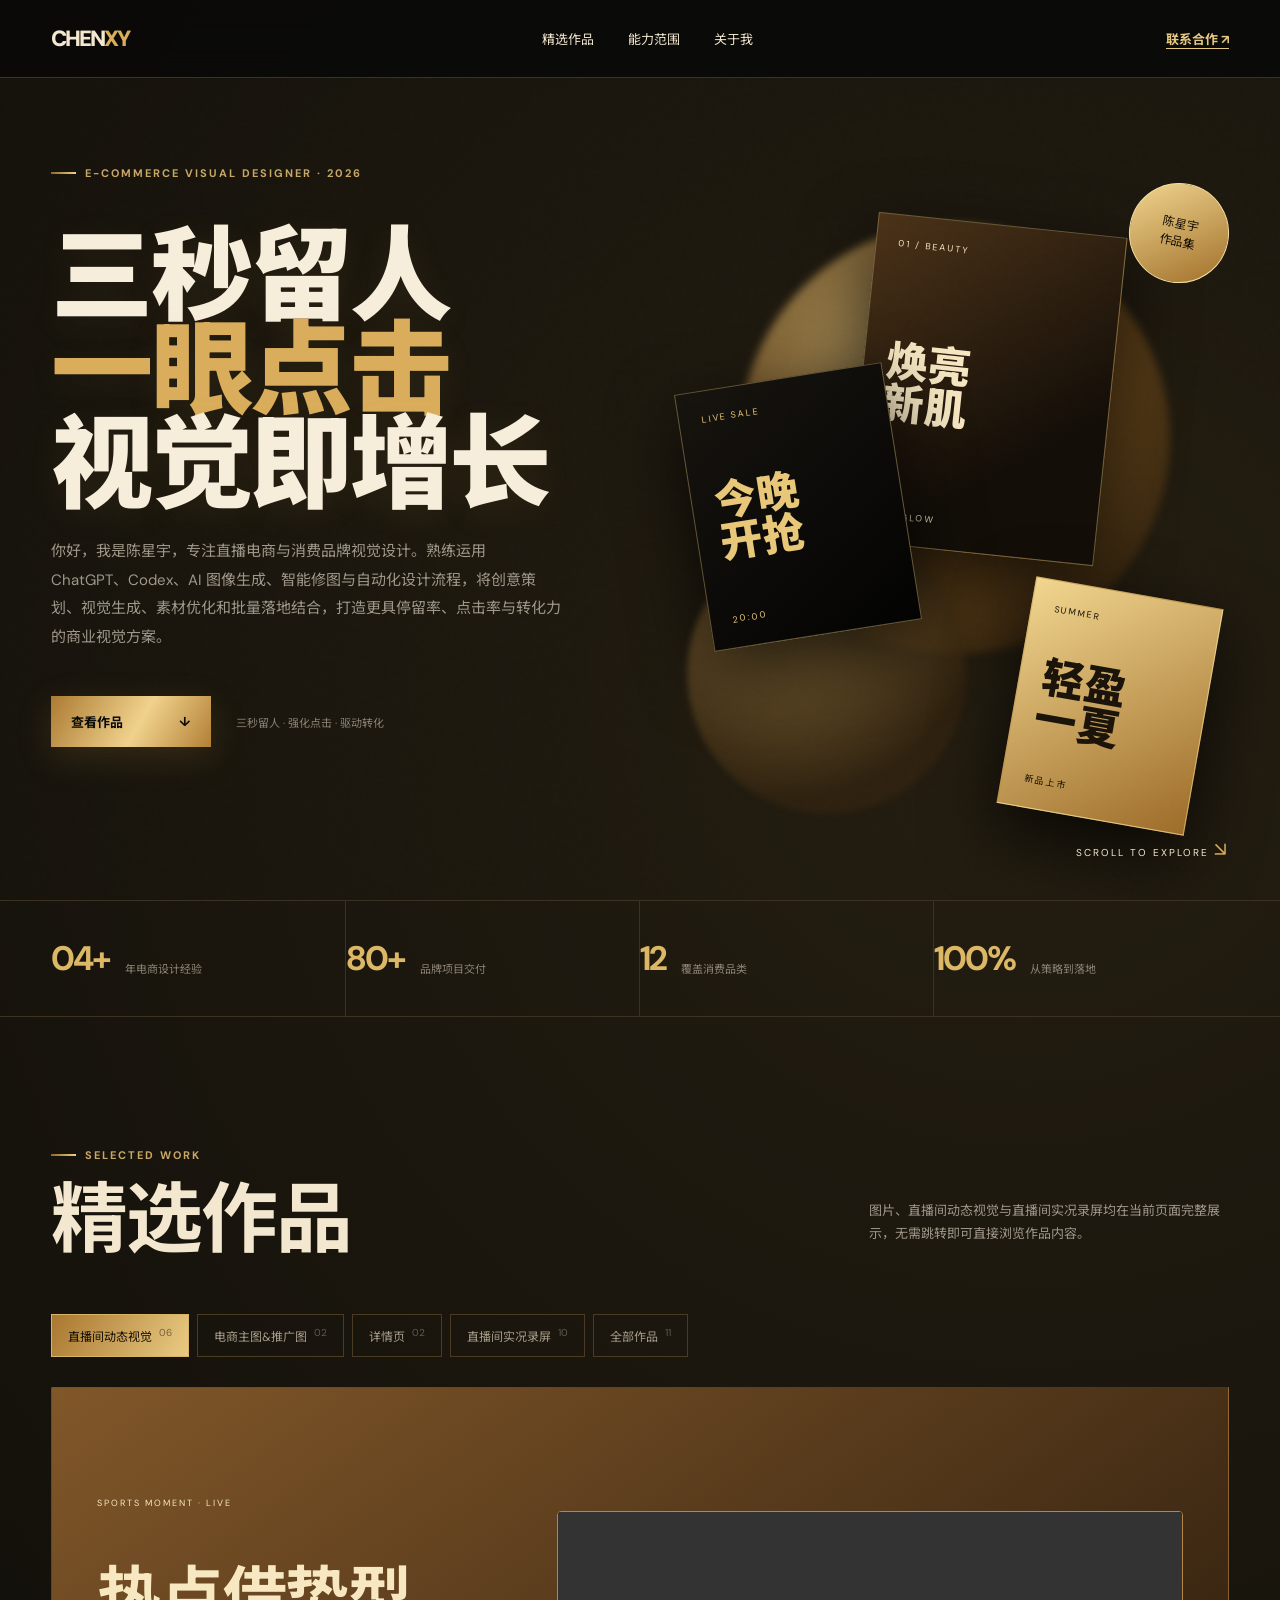
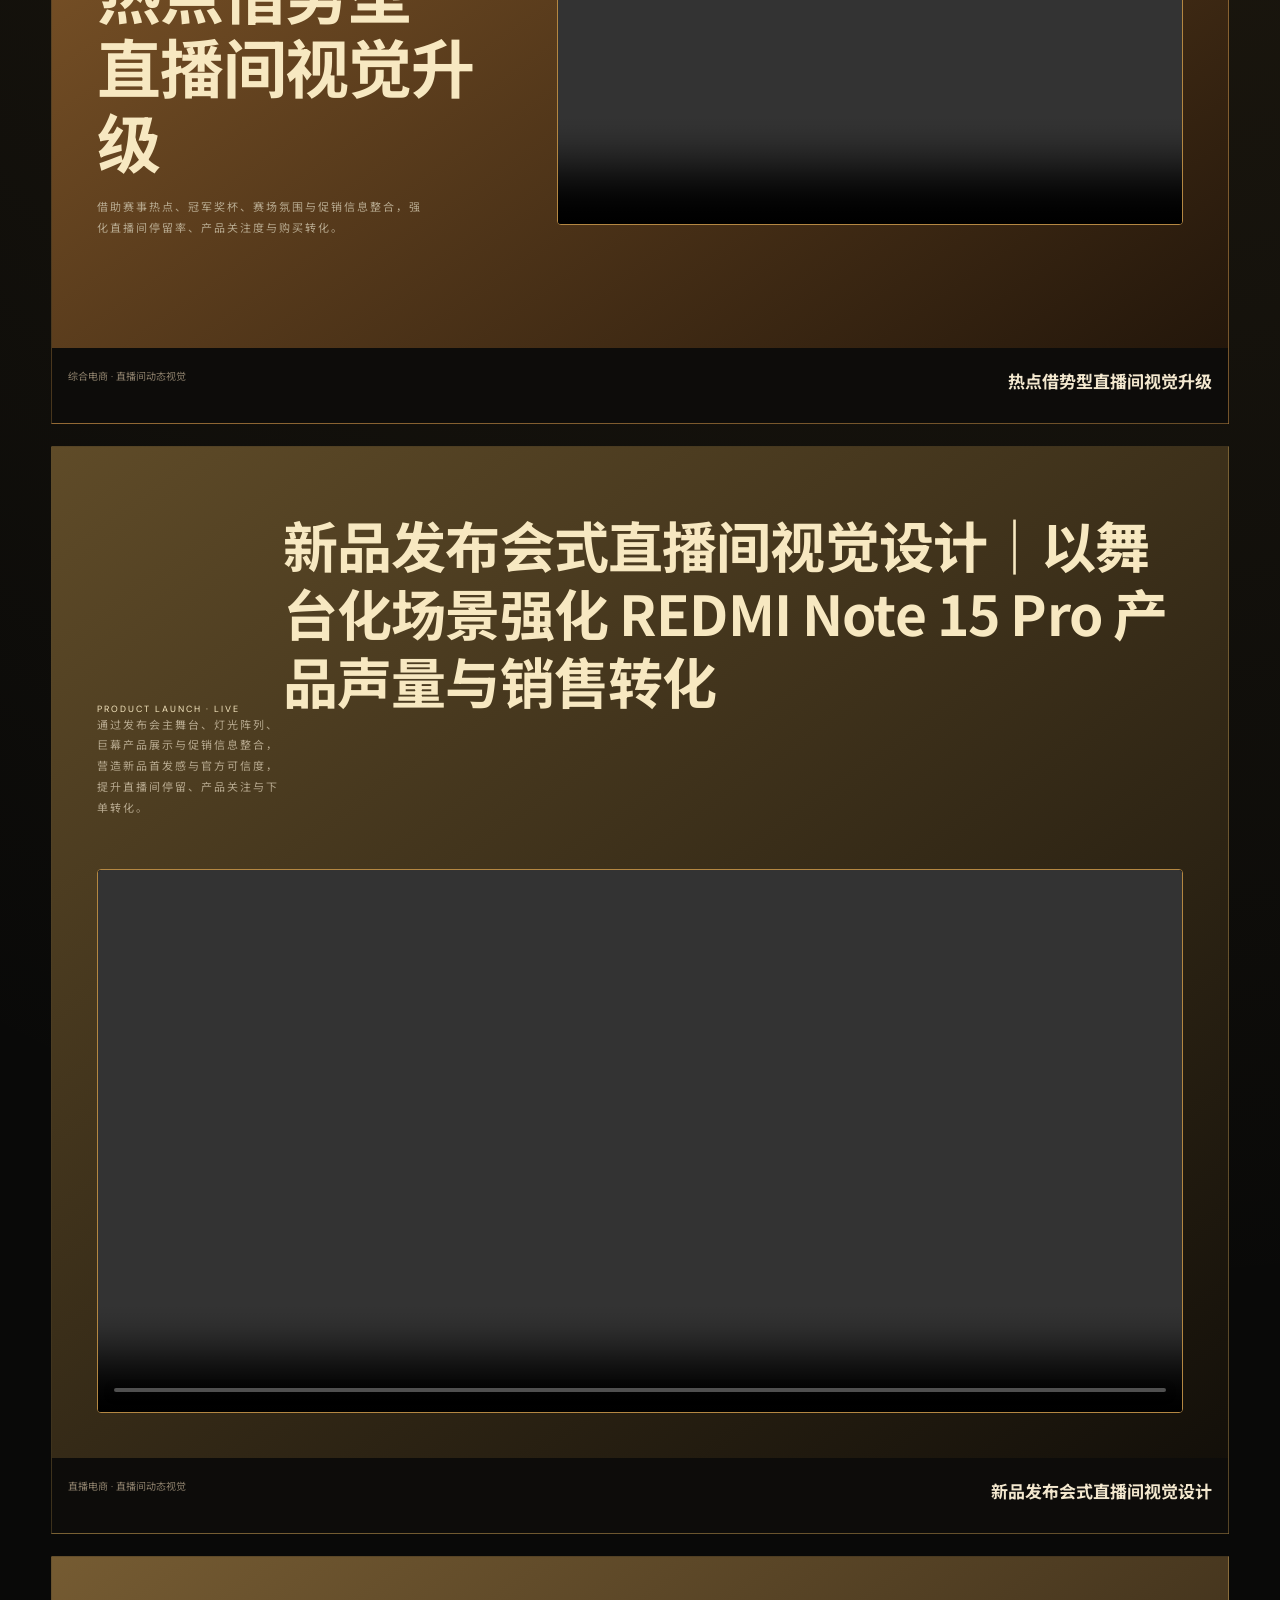
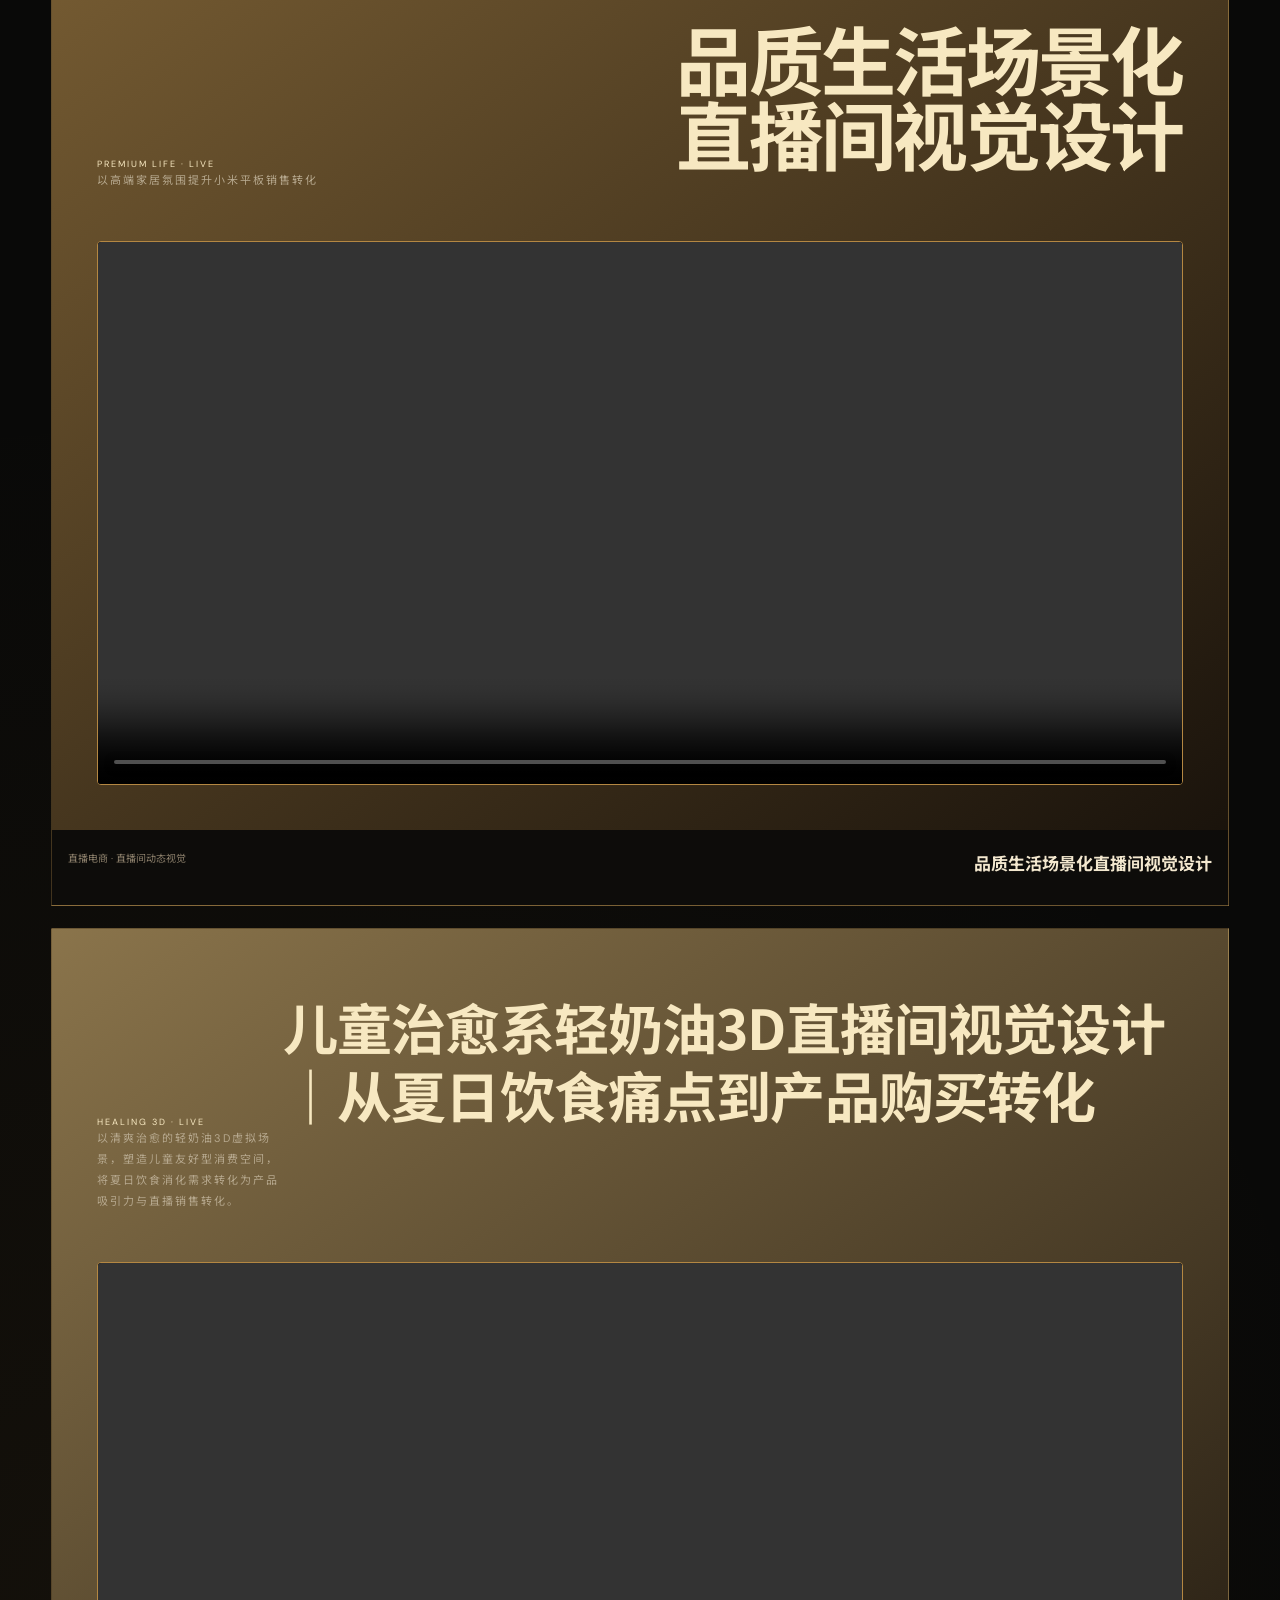
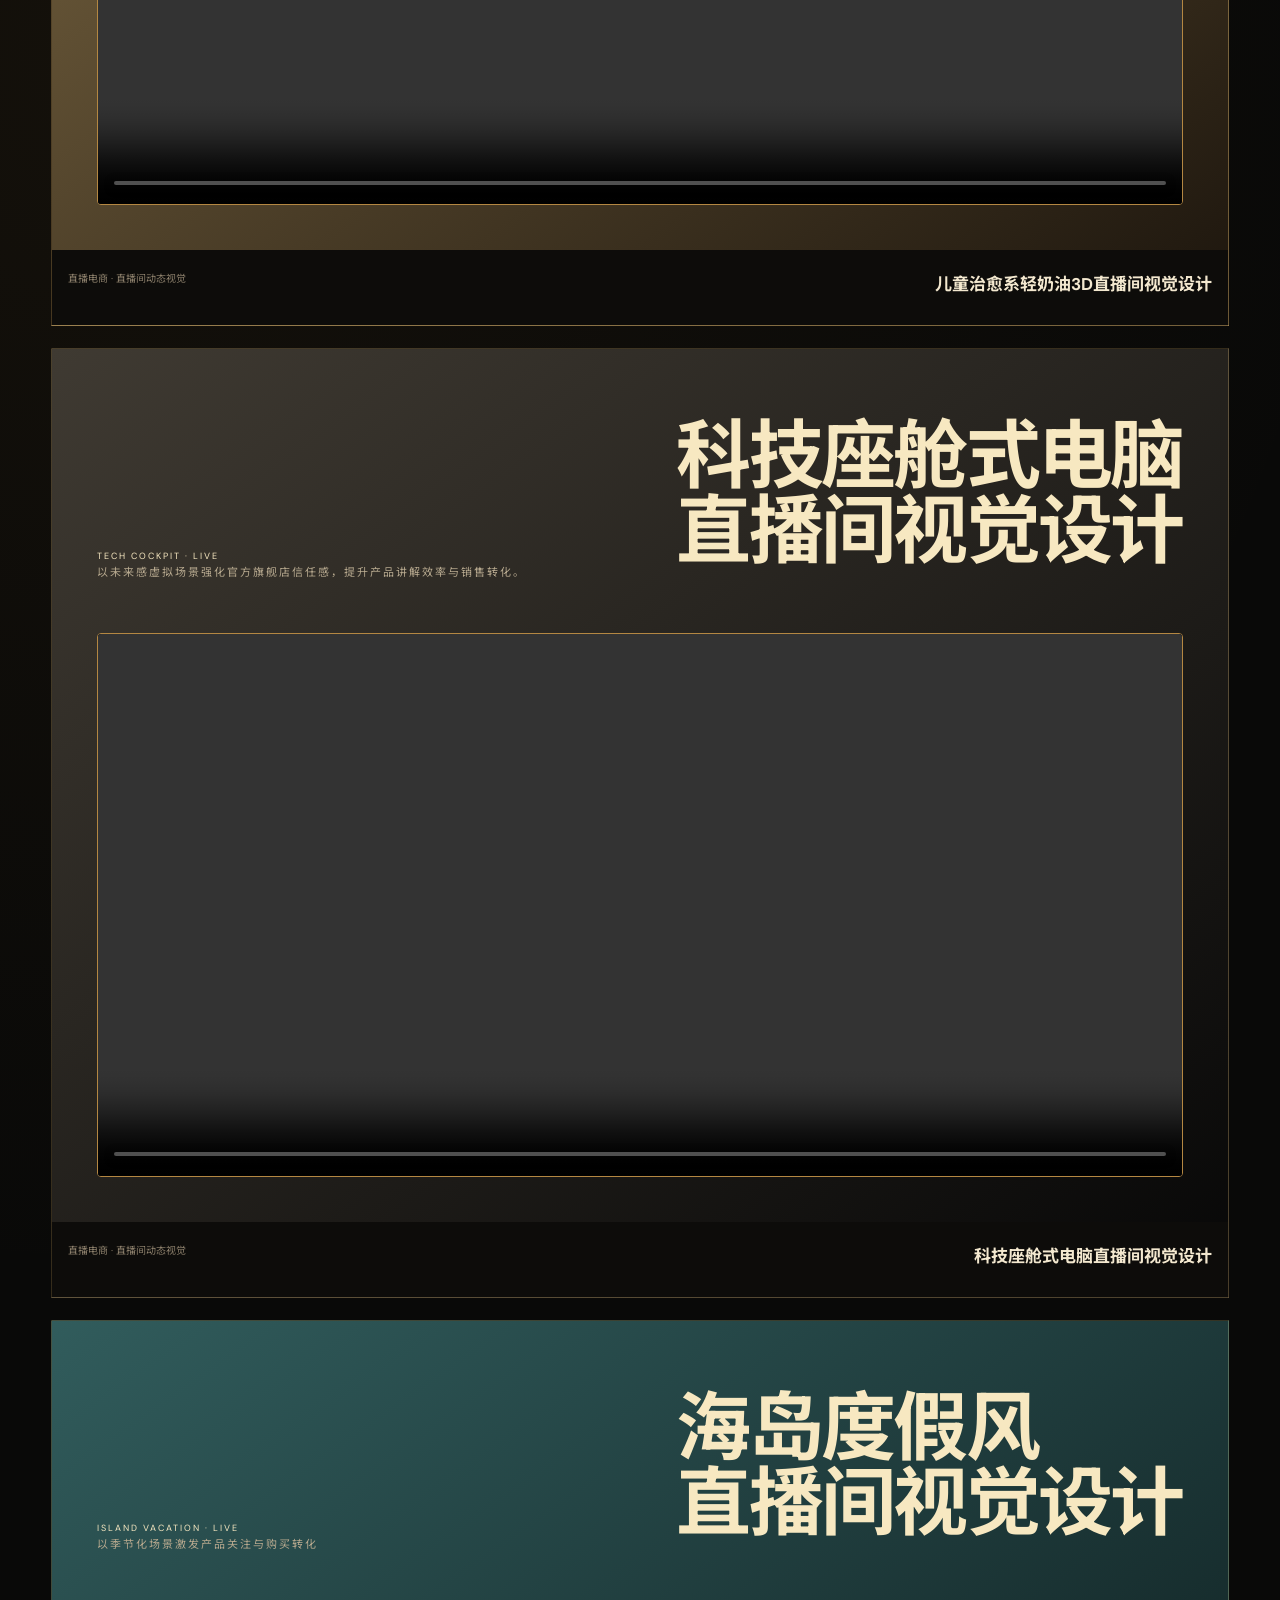
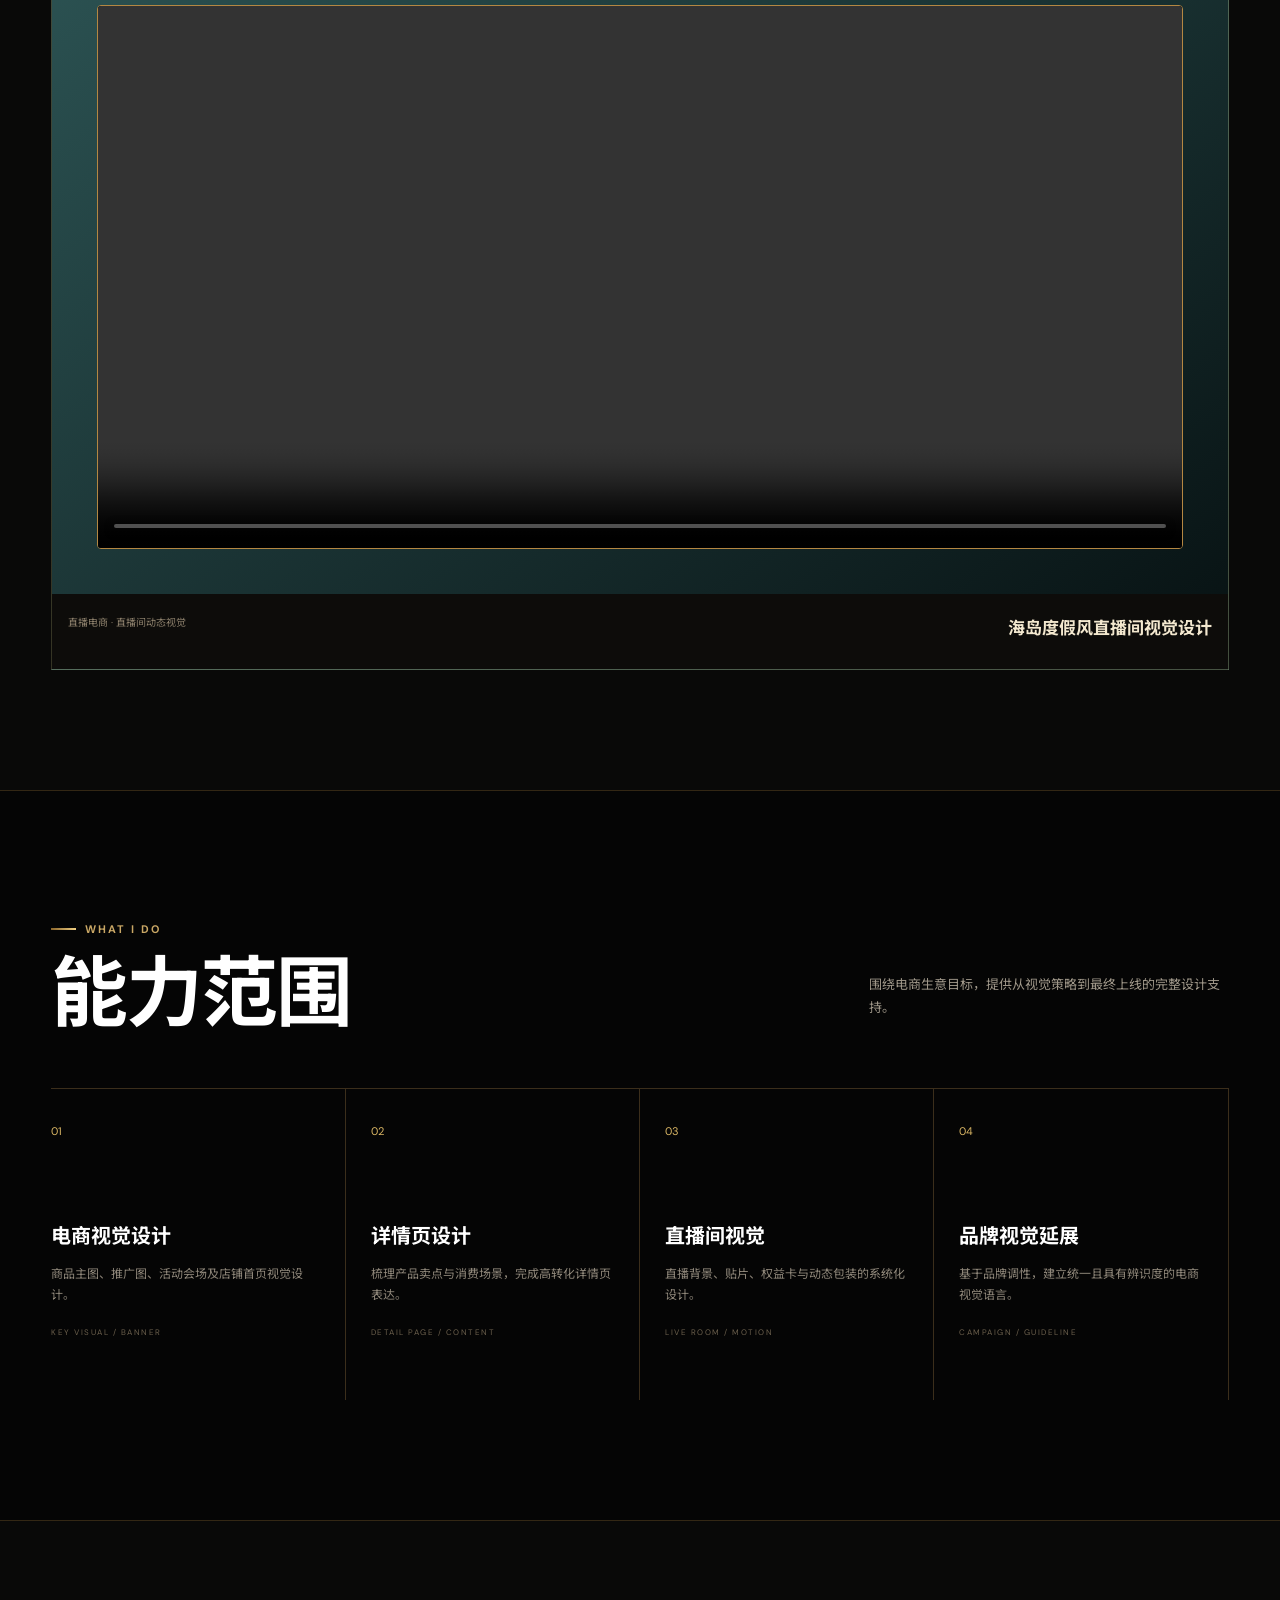
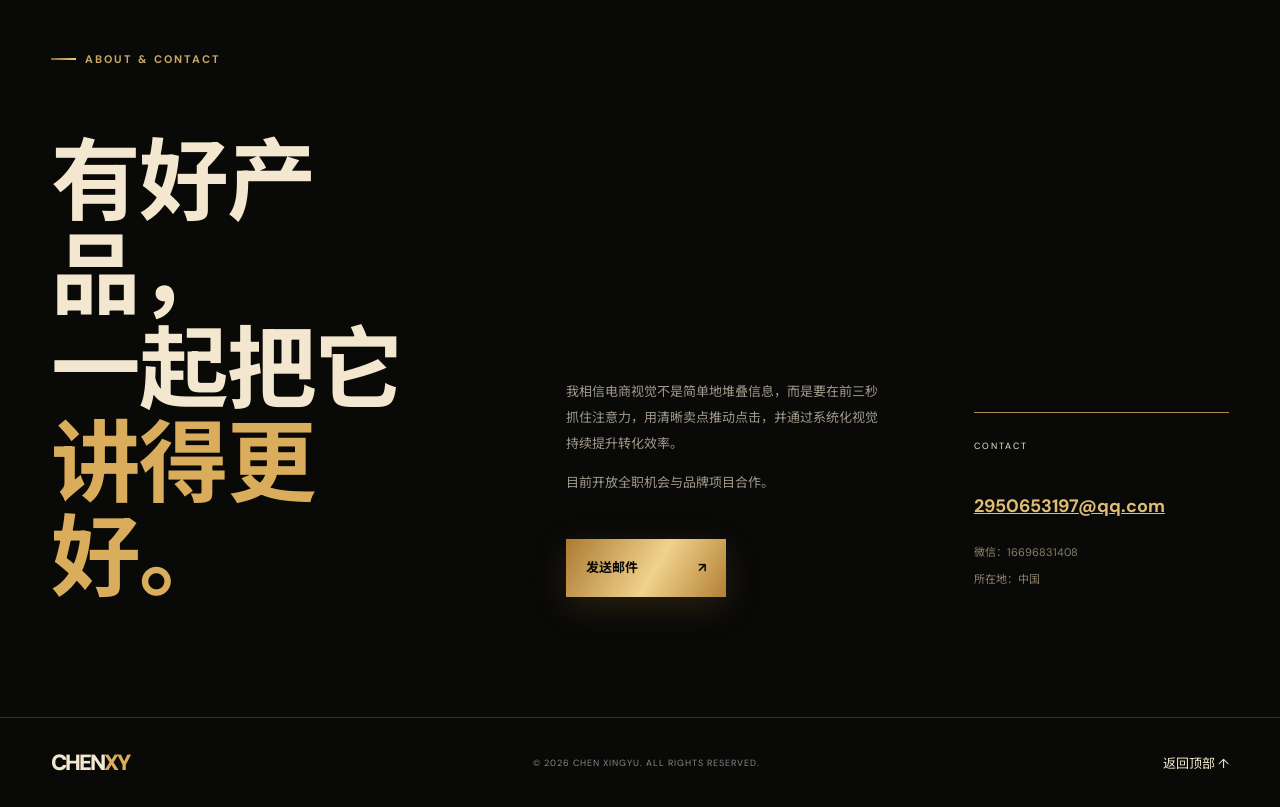
==== commit 60c7e2c9: "Add island vacation live visual case" ====
--- a/index.html
+++ b/index.html
@@ -74,11 +74,11 @@
       </div>
 
       <div class="filters" role="tablist">
-        <button class="active" data-filter="video">直播间动态视觉 <sup>05</sup></button>
+        <button class="active" data-filter="video">直播间动态视觉 <sup>06</sup></button>
         <button data-filter="keyvisual">电商主图&推广图 <sup>02</sup></button>
         <button data-filter="detail">详情页 <sup>02</sup></button>
         <button data-filter="liveScene">直播间实况录屏 <sup>10</sup></button>
-        <button data-filter="all">全部作品 <sup>10</sup></button>
+        <button data-filter="all">全部作品 <sup>11</sup></button>
       </div>
 
       <div class="project-grid">
@@ -227,6 +227,14 @@
             <div class="screen"><video class="recording-video" controls autoplay muted loop preload="metadata" playsinline><source src="assets/live-visual-05.mp4" type="video/mp4">当前浏览器不支持视频播放。</video></div>
           </div>
           <div class="project-info"><span>直播电商 · 直播间动态视觉</span><strong>科技座舱式电脑直播间视觉设计</strong><i>↗</i></div>
+        </article>
+
+        <article class="project project-wide recording-six direct-video" data-category="video">
+          <div class="mock-video landscape-showcase">
+            <div class="video-copy"><small>ISLAND VACATION · LIVE</small><b>海岛度假风<br>直播间视觉设计</b><span>以季节化场景激发产品关注与购买转化</span></div>
+            <div class="screen"><video class="recording-video" controls autoplay muted loop preload="metadata" playsinline><source src="assets/live-visual-06.mp4" type="video/mp4">当前浏览器不支持视频播放。</video></div>
+          </div>
+          <div class="project-info"><span>直播电商 · 直播间动态视觉</span><strong>海岛度假风直播间视觉设计</strong><i>↗</i></div>
         </article>
 
       </div>
--- a/gold-theme.css
+++ b/gold-theme.css
@@ -465,6 +465,7 @@
 .recording-three { background: linear-gradient(145deg, #755b32, #16100a); }
 .recording-four { background: linear-gradient(145deg, #8a744b, #1c150d); }
 .recording-five { background: linear-gradient(145deg, #3f3a32, #070707); }
+.recording-six { background: linear-gradient(145deg, #315c5c, #071112); }
 .lavender { background: linear-gradient(145deg, #8b7651, #322719); }
 .mock-detail, .mock-kv, .mock-live, .mock-video { color: #f7e8c1; }
 .mock-live b { color: #e9c66f; }
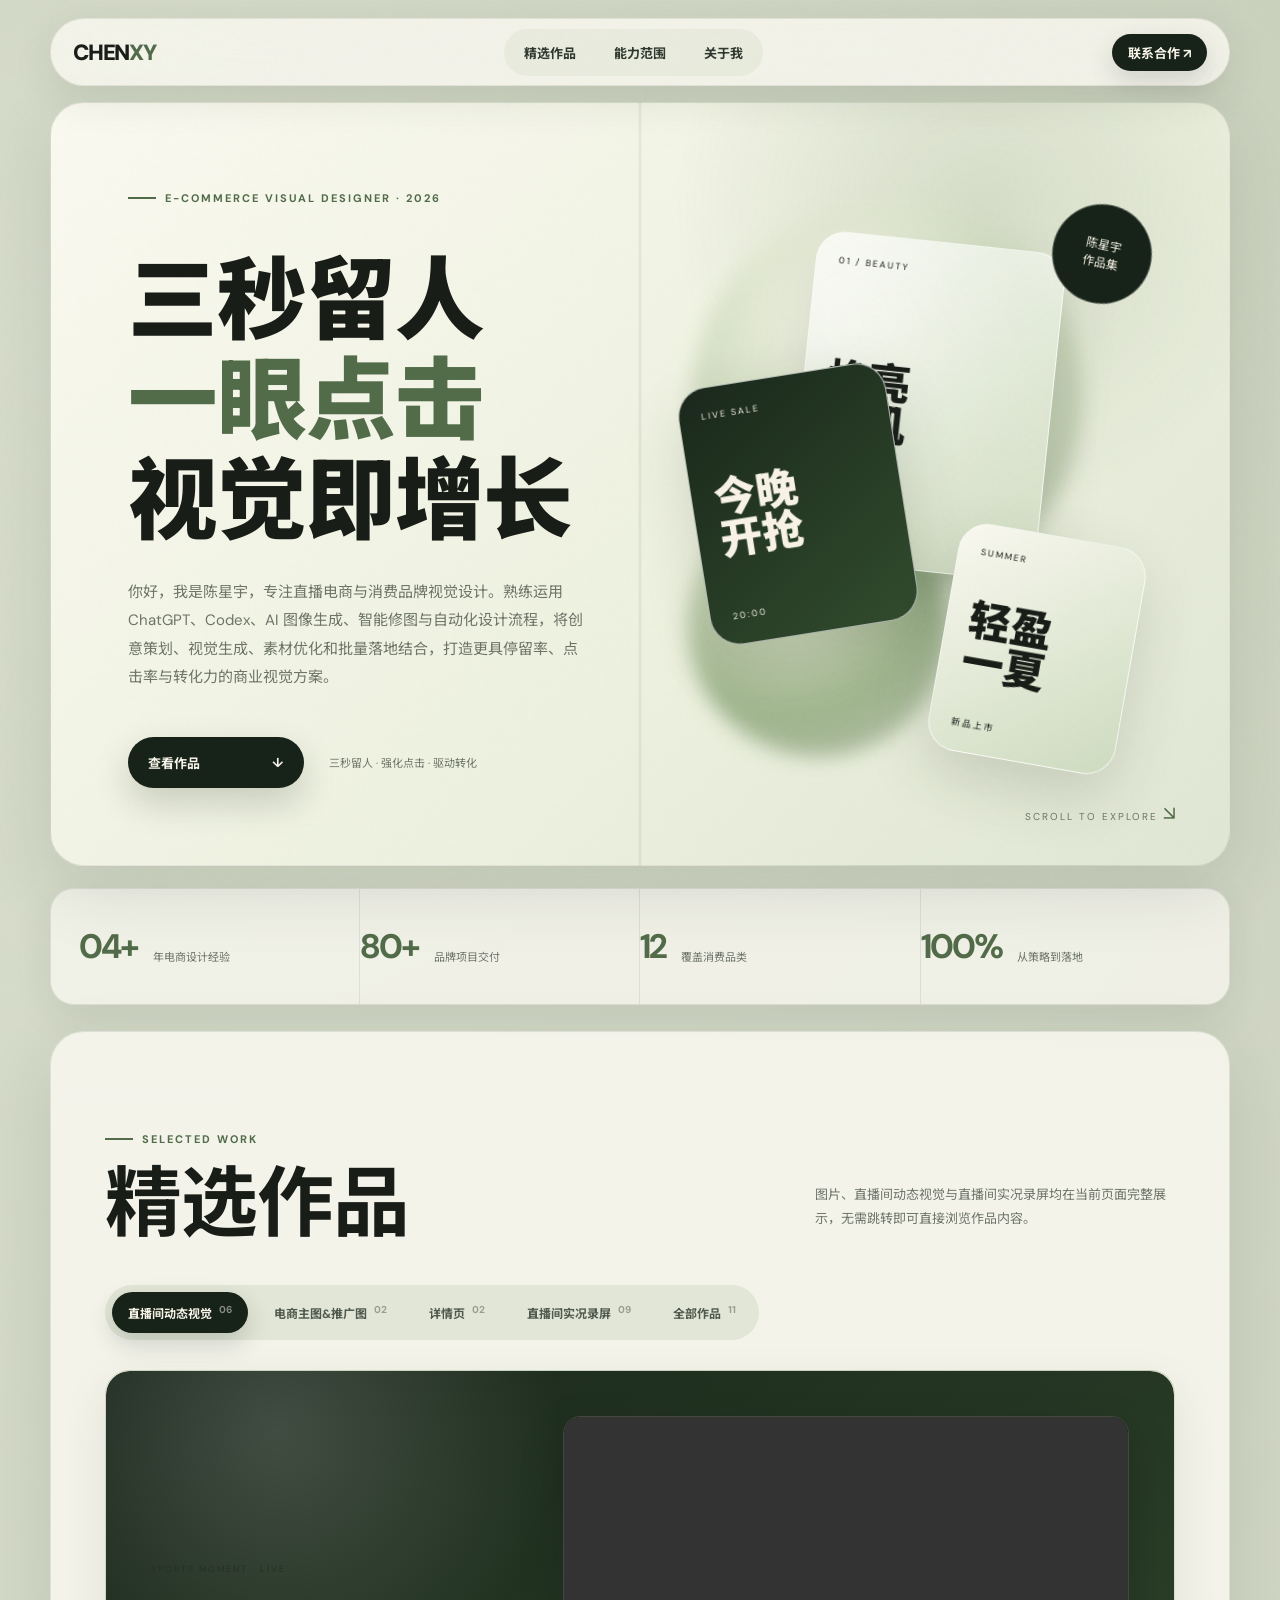
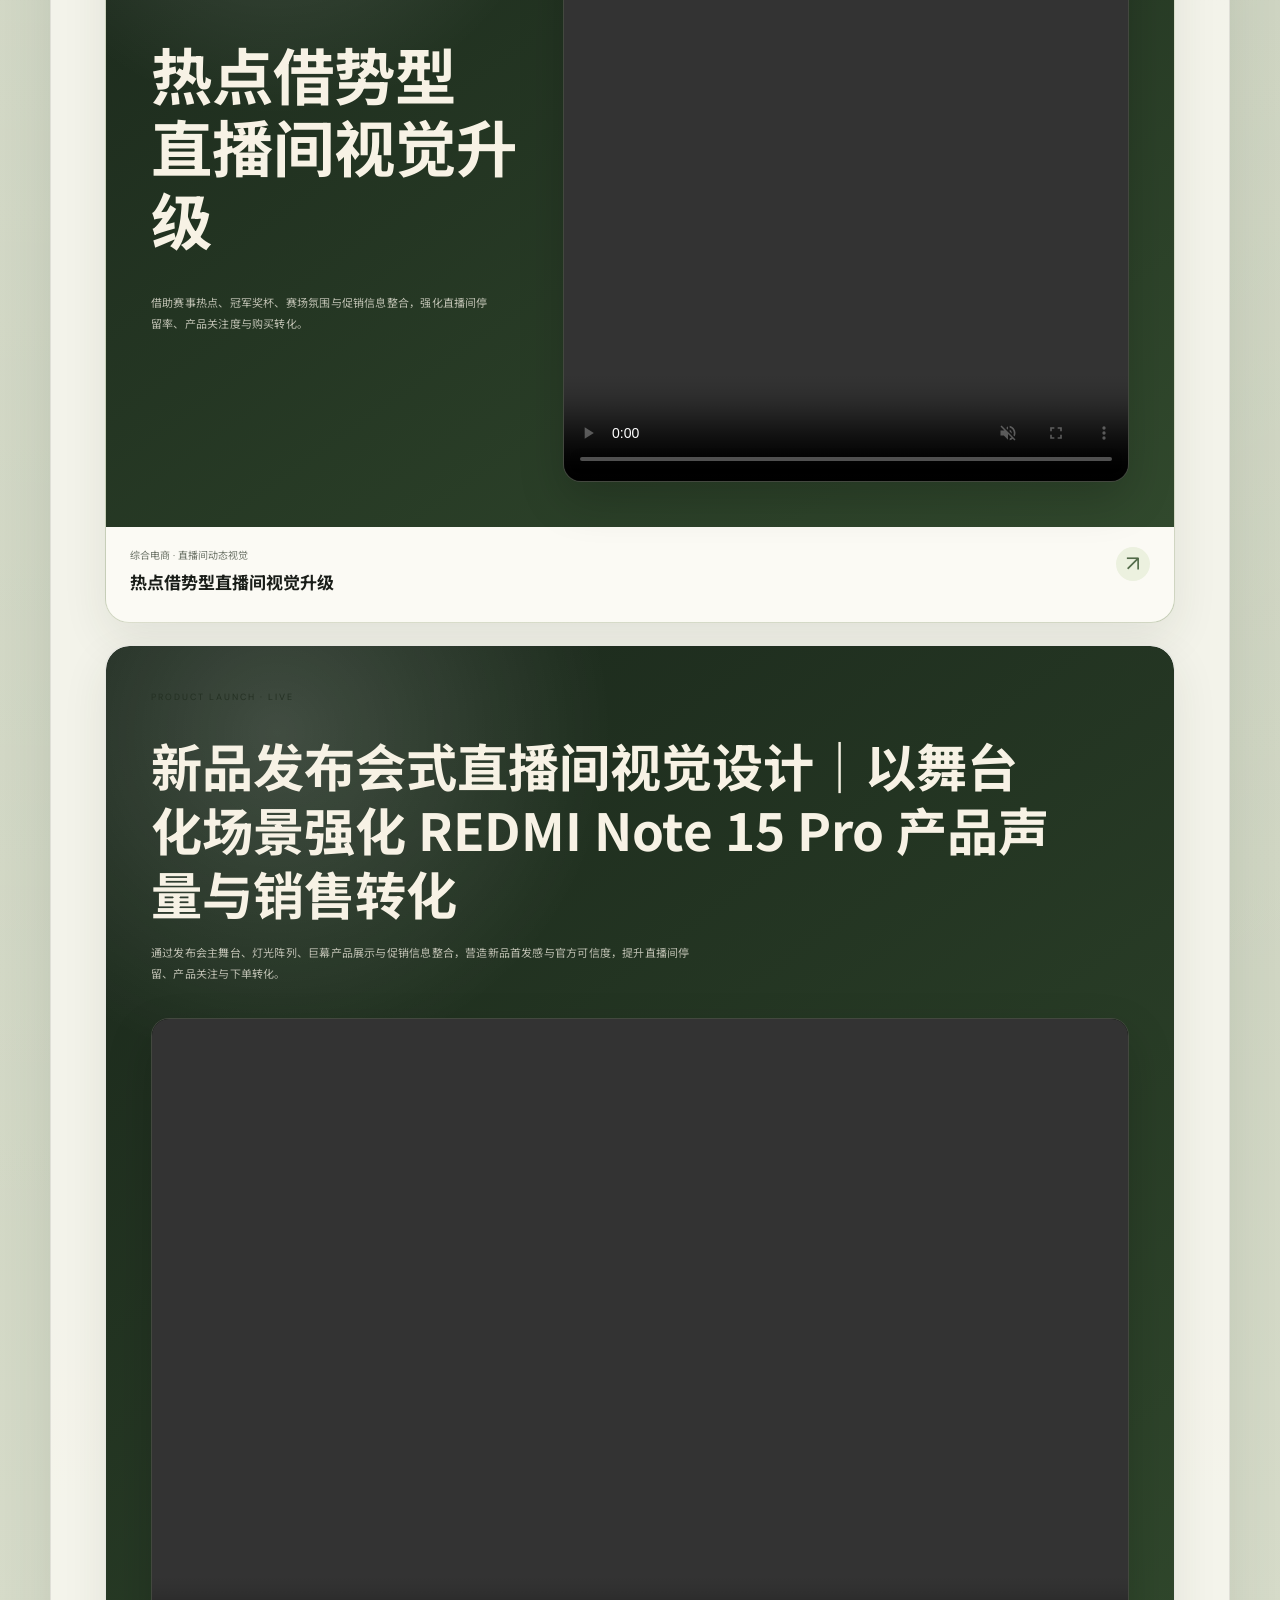
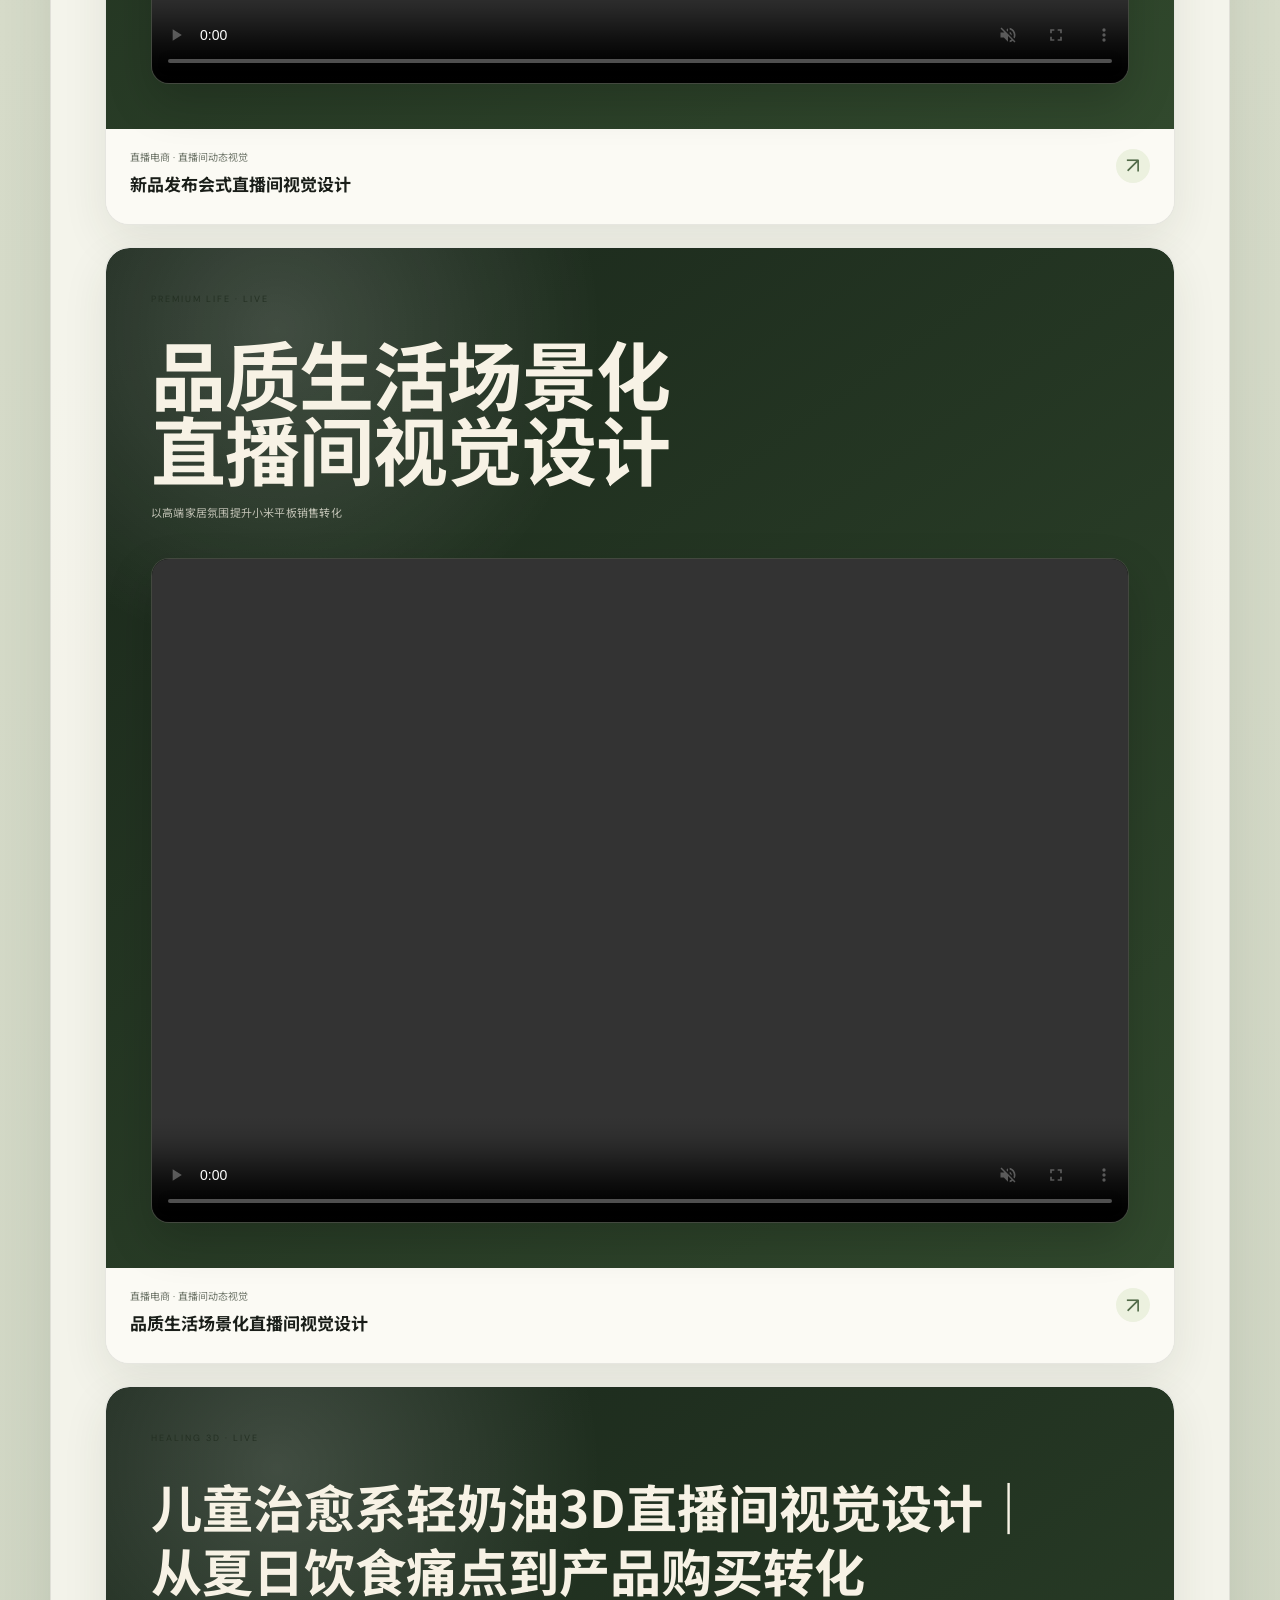
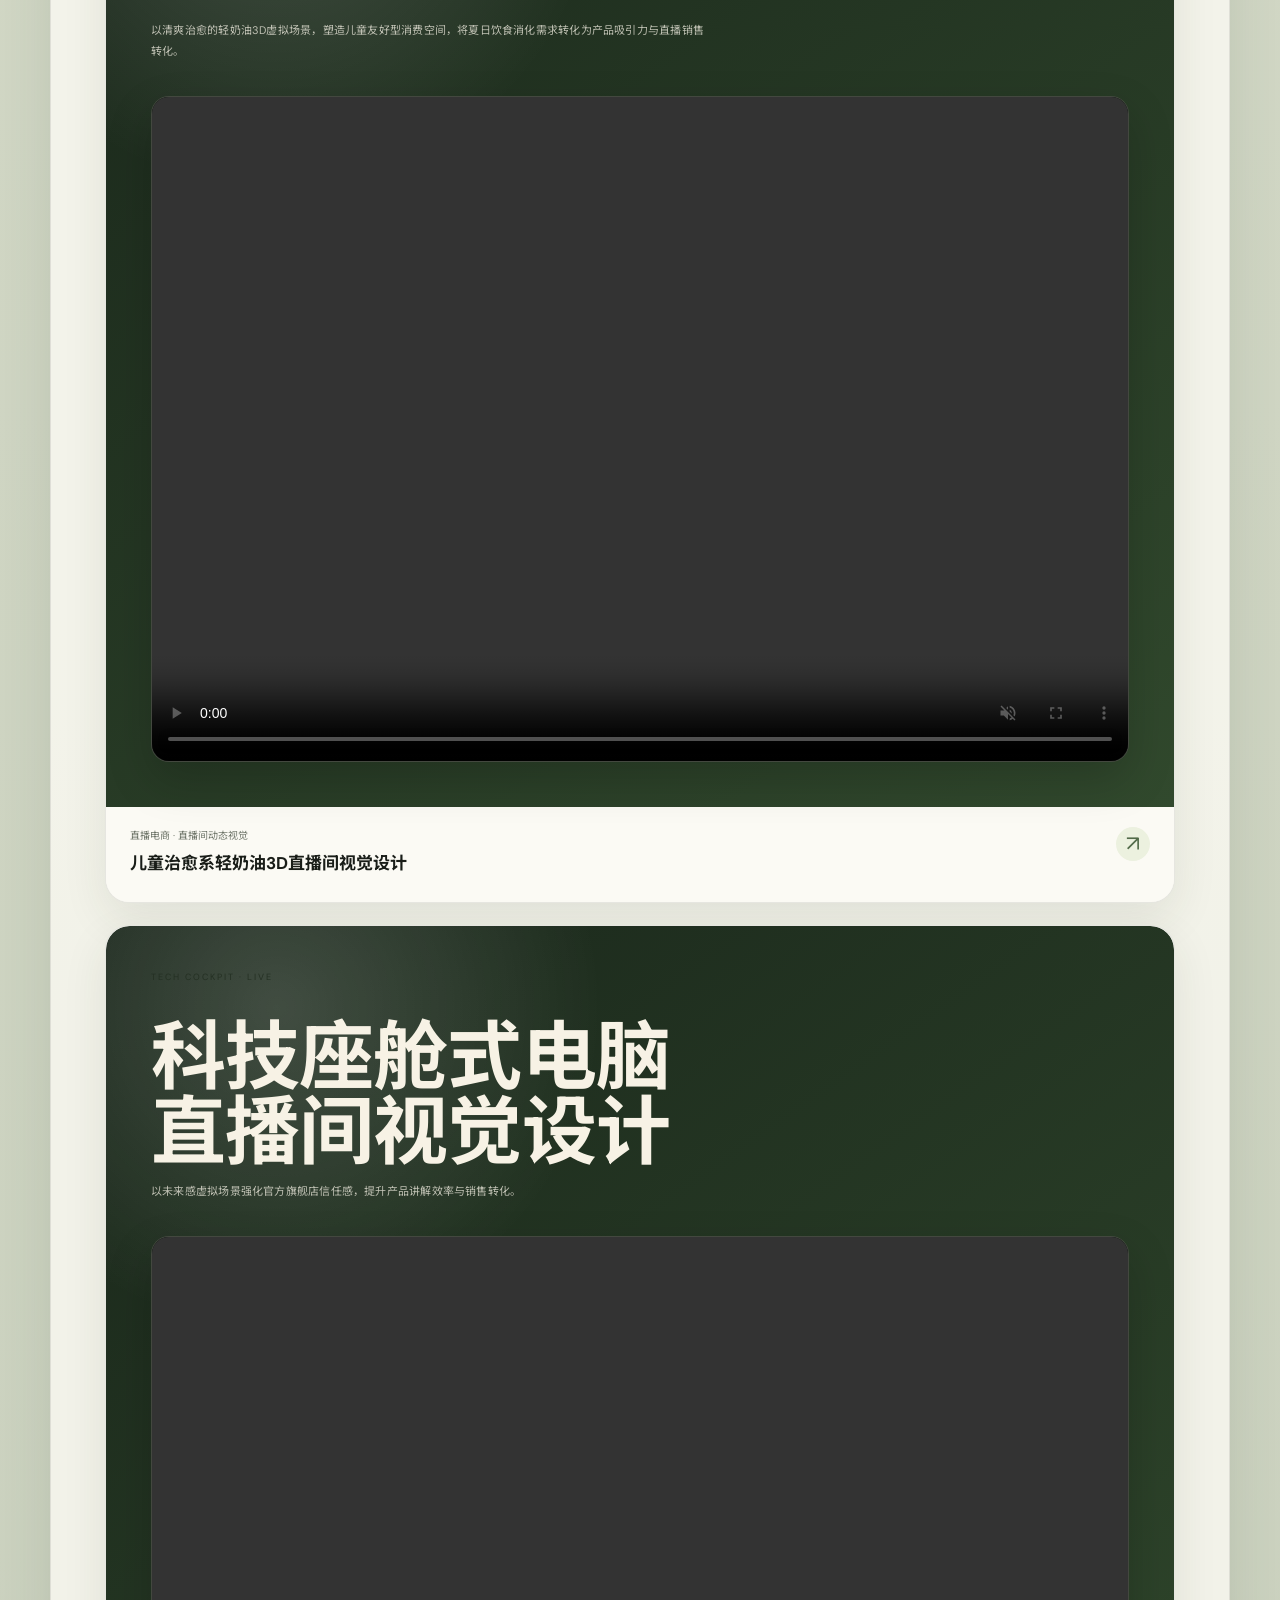
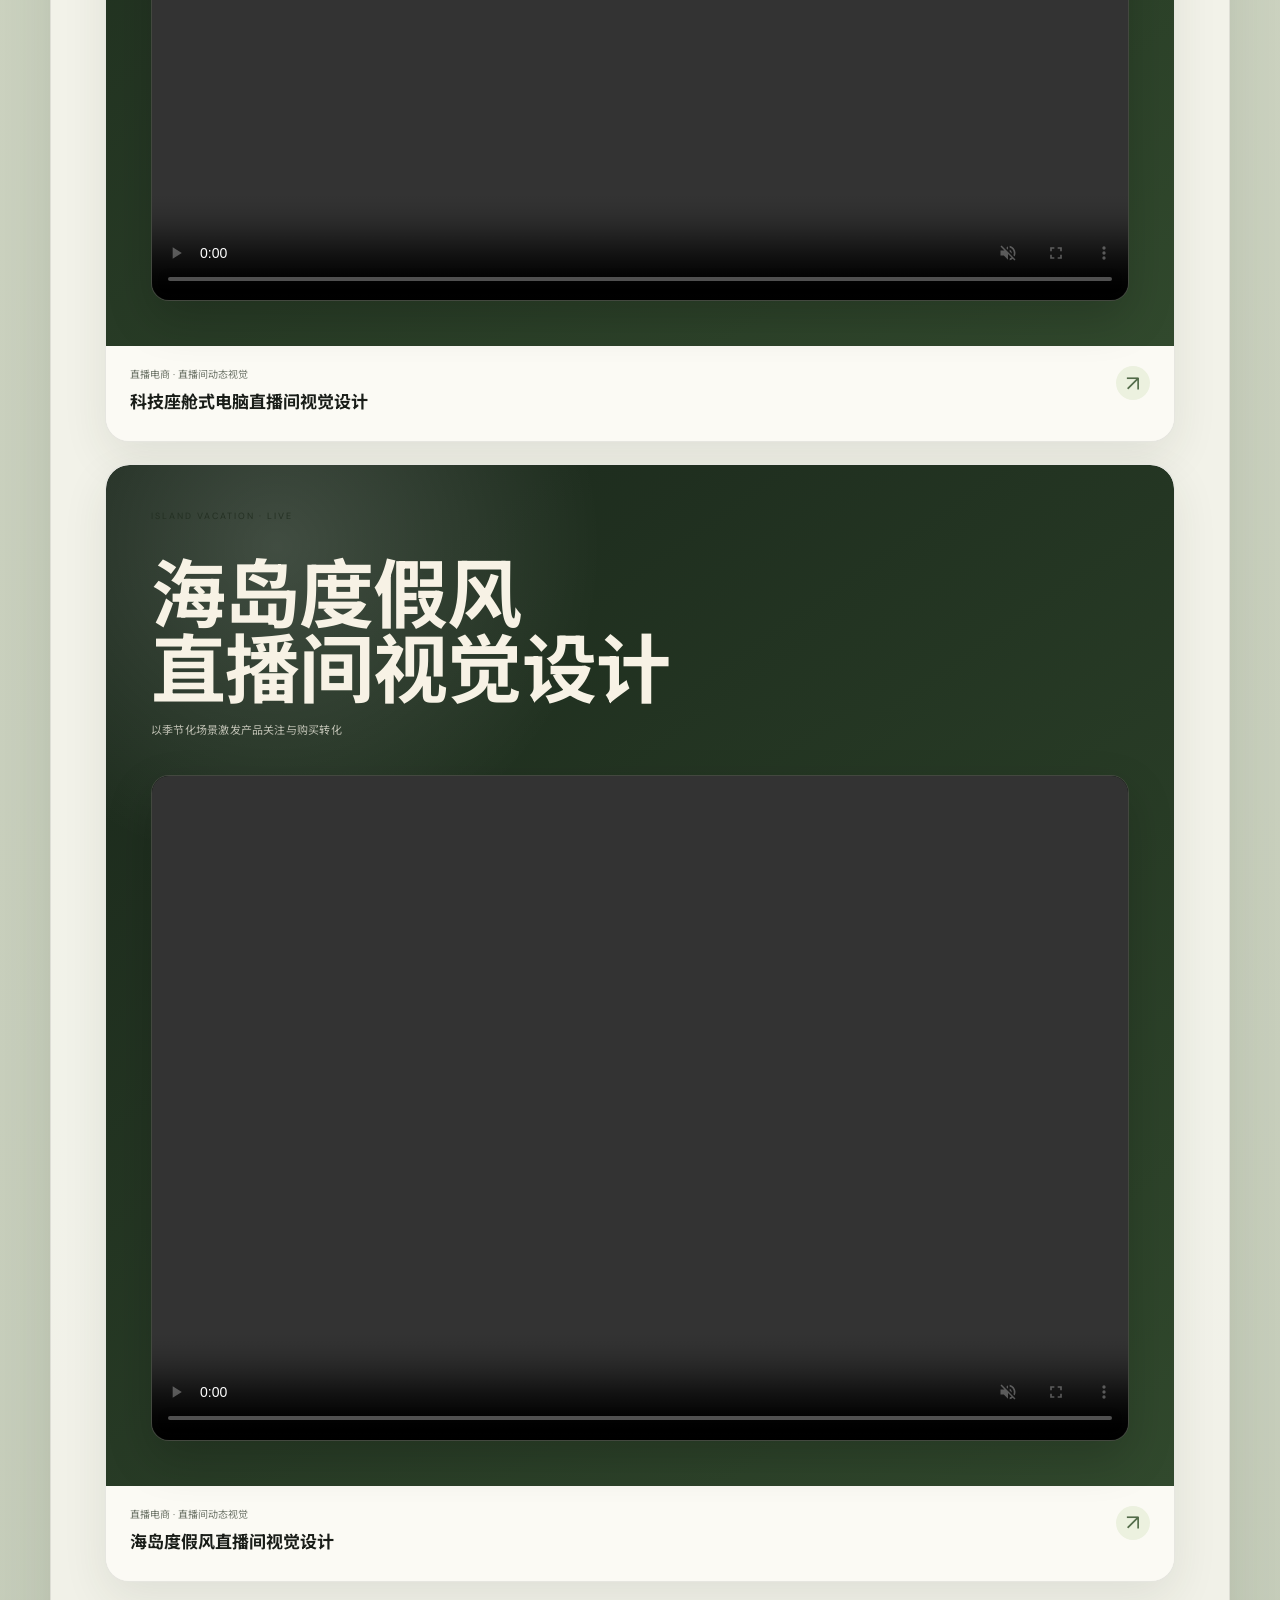
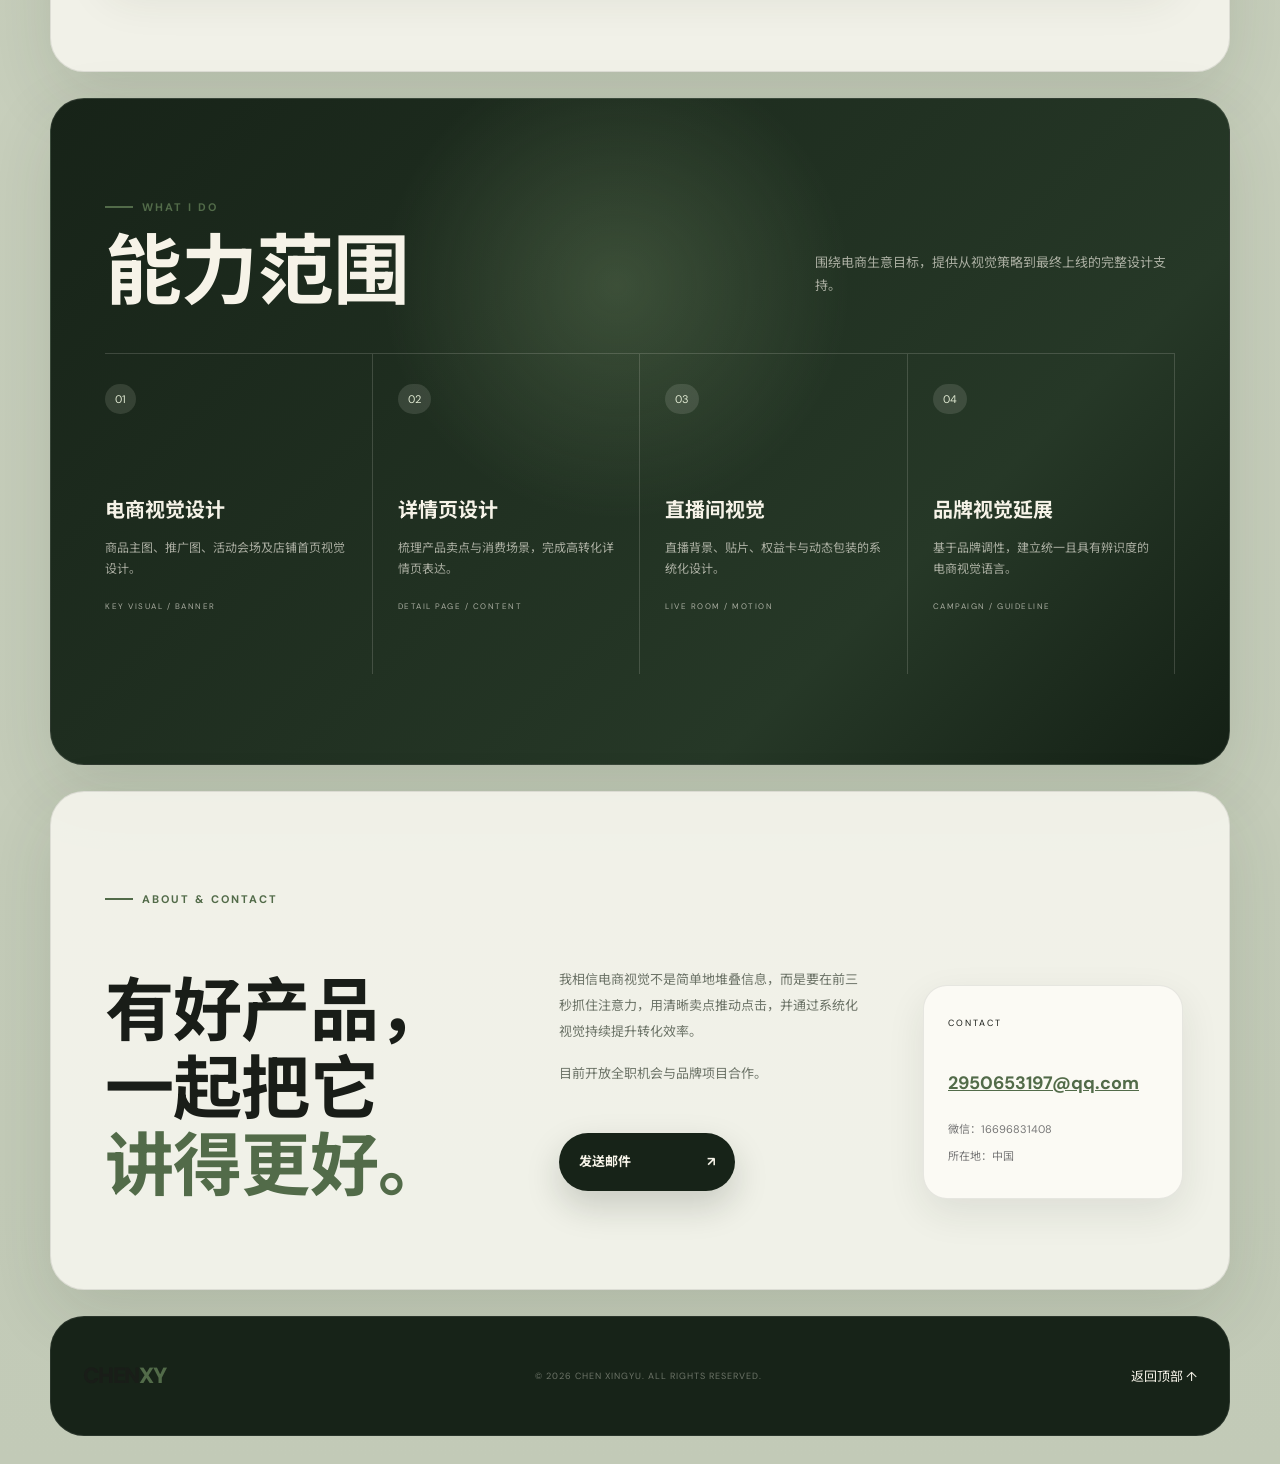
==== commit 6c654bf1: "Update calm portfolio layout" ====
--- a/index.html
+++ b/index.html
@@ -9,7 +9,7 @@
   <link rel="preconnect" href="https://fonts.gstatic.com" crossorigin>
   <link href="https://fonts.googleapis.com/css2?family=DM+Sans:wght@400;500;600;700&family=Noto+Sans+SC:wght@400;500;600;700;900&display=swap" rel="stylesheet">
   <link rel="stylesheet" href="styles.css">
-  <link rel="stylesheet" href="gold-theme.css?v=20260617-contact">
+  <link rel="stylesheet" href="calm-theme.css?v=20260625-calm">
 </head>
 <body>
   <div class="noise"></div>
@@ -77,7 +77,7 @@
         <button class="active" data-filter="video">直播间动态视觉 <sup>06</sup></button>
         <button data-filter="keyvisual">电商主图&推广图 <sup>02</sup></button>
         <button data-filter="detail">详情页 <sup>02</sup></button>
-        <button data-filter="liveScene">直播间实况录屏 <sup>10</sup></button>
+        <button data-filter="liveScene">直播间实况录屏 <sup>09</sup></button>
         <button data-filter="all">全部作品 <sup>11</sup></button>
       </div>
 
@@ -131,7 +131,7 @@
             <div class="live-scene-stage">
               <button class="carousel-arrow video-prev" type="button" aria-label="上一个视频">‹</button>
               <video class="live-scene-video" controls preload="metadata" playsinline>
-                <source src="assets/live-scene-01.mp4" type="video/mp4">
+                <source src="assets/live-scene-02.mp4" type="video/mp4">
                 当前浏览器不支持视频播放。
               </video>
               <button class="carousel-arrow video-next" type="button" aria-label="下一个视频">›</button>
--- a/calm-theme.css
+++ b/calm-theme.css
@@ -0,0 +1,1143 @@
+:root {
+  --ink: #191d18;
+  --paper: #eff0e5;
+  --page: #f7f6ee;
+  --panel: #fbfaf4;
+  --sage: #b8c1aa;
+  --sage-deep: #526b49;
+  --sage-soft: #dfe5d1;
+  --forest: #172318;
+  --forest-2: #223323;
+  --line: rgba(25, 29, 24, .13);
+  --muted: #6d7468;
+  --shadow: 0 24px 70px rgba(36, 47, 32, .12);
+  --soft-shadow: 0 14px 38px rgba(36, 47, 32, .09);
+  --radius-xl: 34px;
+  --radius-lg: 24px;
+  --radius-md: 18px;
+}
+
+html {
+  scroll-padding-top: 106px;
+}
+
+body {
+  background:
+    radial-gradient(circle at 10% 3%, rgba(255, 255, 244, .42), transparent 28%),
+    linear-gradient(180deg, #bac3ad 0%, #d8ddcb 34%, #c2cab7 100%);
+  color: var(--ink);
+}
+
+.noise {
+  opacity: .08;
+  mix-blend-mode: multiply;
+}
+
+.nav-wrap,
+.hero,
+.numbers,
+.work-section,
+.service-section,
+.about-section,
+footer {
+  width: min(1180px, calc(100% - 48px));
+  margin-left: auto;
+  margin-right: auto;
+}
+
+.nav-wrap {
+  top: 18px;
+  height: 68px;
+  padding: 0 22px;
+  border: 1px solid rgba(25, 29, 24, .08);
+  border-radius: 999px;
+  background: rgba(249, 248, 241, .82);
+  box-shadow: 0 12px 42px rgba(39, 51, 34, .1);
+  backdrop-filter: blur(20px);
+}
+
+.logo {
+  color: var(--ink);
+  letter-spacing: -.055em;
+}
+
+.logo span,
+.hero h1 em,
+.about-grid h2 em,
+.scroll-note span,
+.contact-link {
+  color: var(--sage-deep);
+}
+
+nav {
+  gap: 8px;
+  padding: 5px;
+  border-radius: 999px;
+  background: rgba(225, 229, 213, .58);
+}
+
+nav a {
+  padding: 9px 15px;
+  border-radius: 999px;
+  color: #30382f;
+  font-weight: 700;
+}
+
+nav a:hover {
+  background: rgba(255, 255, 255, .74);
+}
+
+.contact-link {
+  padding: 9px 16px;
+  border: 0;
+  border-radius: 999px;
+  background: var(--forest);
+  color: #f6f3e8;
+  box-shadow: 0 10px 26px rgba(23, 35, 24, .15);
+}
+
+.hero {
+  min-height: auto;
+  margin-top: 34px;
+  padding: clamp(44px, 6vw, 82px);
+  grid-template-columns: minmax(0, .95fr) minmax(360px, 1.05fr);
+  gap: clamp(28px, 5vw, 64px);
+  border: 1px solid rgba(25, 29, 24, .09);
+  border-radius: var(--radius-xl);
+  background:
+    linear-gradient(90deg, transparent 49.8%, rgba(25, 29, 24, .08) 50%, transparent 50.2%),
+    radial-gradient(circle at 79% 14%, rgba(82, 107, 73, .16), transparent 27%),
+    linear-gradient(135deg, #faf9f0, #edf1df 58%, #e0e6d4);
+  box-shadow: var(--shadow);
+}
+
+.eyebrow {
+  color: var(--sage-deep);
+  letter-spacing: .18em;
+}
+
+.eyebrow span,
+.light .eyebrow span {
+  width: 28px;
+  height: 2px;
+  background: var(--sage-deep);
+}
+
+.hero h1 {
+  color: var(--ink);
+  max-width: 560px;
+  margin: 38px 0 34px;
+  font-size: clamp(54px, 7vw, 104px);
+  line-height: 1.12;
+  letter-spacing: -.012em;
+  text-shadow: none;
+  word-break: keep-all;
+}
+
+.intro,
+.section-head > p,
+.about-copy,
+.project-info span,
+.hero-actions span,
+.numbers span,
+.services p,
+footer p {
+  color: var(--muted);
+}
+
+.primary-btn {
+  min-width: 176px;
+  border-radius: 999px;
+  color: #f6f3e8;
+  background: var(--forest);
+  box-shadow: 0 15px 35px rgba(23, 35, 24, .18);
+}
+
+.primary-btn:hover,
+.contact-link:hover {
+  transform: translateY(-2px);
+  background: #263923;
+}
+
+.hero-visual {
+  min-height: 560px;
+}
+
+.orb {
+  filter: blur(10px);
+}
+
+.orb-one {
+  width: 390px;
+  height: 390px;
+  right: 14%;
+  top: 4%;
+  background: radial-gradient(circle at 42% 30%, #fffdf2, #cad7b9 52%, rgba(82, 107, 73, .42));
+  opacity: .95;
+}
+
+.orb-two {
+  width: 260px;
+  height: 260px;
+  left: 8%;
+  bottom: 5%;
+  background: radial-gradient(circle at 38% 30%, #edf3d9, #88a375 58%, rgba(36, 55, 33, .32));
+  opacity: .76;
+}
+
+.float-card {
+  border: 1px solid rgba(255, 255, 255, .62);
+  border-radius: 30px;
+  box-shadow: 0 24px 60px rgba(35, 48, 31, .16);
+  backdrop-filter: blur(8px);
+}
+
+.card-a,
+.card-b,
+.card-c {
+  color: var(--ink);
+}
+
+.card-a {
+  background: linear-gradient(145deg, rgba(255,255,255,.72), rgba(213, 224, 198, .92));
+}
+
+.card-b {
+  background: linear-gradient(145deg, #1a281b, #314b2d);
+  color: #f7f2e5;
+}
+
+.card-c {
+  background: linear-gradient(145deg, #f9f8ef, #cddbbf);
+}
+
+.hero-stamp {
+  color: #f7f2e5;
+  background: var(--forest);
+  border: 1px solid rgba(255, 255, 255, .28);
+}
+
+.scroll-note {
+  color: var(--muted);
+}
+
+.numbers {
+  margin-top: 22px;
+  padding: 0 28px;
+  border: 1px solid rgba(25, 29, 24, .09);
+  border-radius: var(--radius-lg);
+  background: rgba(249, 248, 241, .76);
+  box-shadow: var(--soft-shadow);
+}
+
+.numbers div {
+  border-color: rgba(25, 29, 24, .09);
+}
+
+.numbers strong {
+  color: var(--sage-deep);
+}
+
+.work-section,
+.about-section {
+  margin-top: 26px;
+  padding: clamp(58px, 7vw, 92px) clamp(28px, 5vw, 54px);
+  border: 1px solid rgba(25, 29, 24, .09);
+  border-radius: var(--radius-xl);
+  background: rgba(249, 248, 241, .84);
+  box-shadow: var(--shadow);
+}
+
+.section-head {
+  margin-bottom: 42px;
+}
+
+.section-head h2,
+.about-grid h2 {
+  letter-spacing: -.012em;
+}
+
+.filters {
+  gap: 10px;
+  padding: 7px;
+  border-radius: 999px;
+  background: rgba(221, 227, 210, .76);
+  width: fit-content;
+  max-width: 100%;
+}
+
+.filters button {
+  border: 0;
+  border-radius: 999px;
+  color: #4f594d;
+  background: transparent;
+  font-weight: 700;
+}
+
+.filters button:hover {
+  color: var(--ink);
+  background: rgba(255, 255, 255, .62);
+}
+
+.filters button.active {
+  color: #f8f4e8;
+  background: var(--forest);
+  box-shadow: 0 10px 24px rgba(23, 35, 24, .18);
+}
+
+.project {
+  border: 1px solid rgba(25, 29, 24, .09);
+  border-radius: var(--radius-lg);
+  overflow: hidden;
+  background: var(--panel);
+  box-shadow: 0 16px 46px rgba(39, 51, 34, .09);
+}
+
+.project:hover {
+  transform: translateY(-7px);
+  border-color: rgba(82, 107, 73, .26);
+  box-shadow: 0 26px 62px rgba(35, 48, 31, .16);
+}
+
+.project > div:first-child {
+  border-radius: var(--radius-lg) var(--radius-lg) 0 0;
+  overflow: hidden;
+}
+
+.project-info {
+  padding: 20px 24px 28px;
+  background: #fbfaf4;
+}
+
+.project-info strong {
+  color: var(--ink);
+  letter-spacing: 0;
+}
+
+.project-info i {
+  display: grid;
+  width: 34px;
+  height: 34px;
+  place-items: center;
+  border-radius: 50%;
+  background: #ecf1df;
+  color: var(--sage-deep);
+}
+
+.peach,
+.blue,
+.dark,
+.lemon,
+.red,
+.lavender {
+  background: linear-gradient(145deg, #eef2df, #d6dfc7);
+  color: var(--ink);
+}
+
+.mock-live,
+.mock-video,
+.video-copy {
+  color: #f8f4e8;
+}
+
+.mock-live b,
+.video-copy b {
+  color: #f7f2e5;
+  letter-spacing: -.012em;
+}
+
+.mock-detail b,
+.mock-kv b,
+.mock-live b {
+  letter-spacing: -.006em;
+}
+
+.project {
+  cursor: default;
+}
+
+.project-grid {
+  grid-template-columns: repeat(2, minmax(0, 1fr));
+}
+
+.project,
+.project > div,
+.project-info,
+.promo-carousel,
+.carousel-head,
+.carousel-stage,
+.live-scene-stage,
+.detail-page-showcase,
+.detail-carousel-showcase {
+  min-width: 0;
+}
+
+.project-info span,
+.project-info strong,
+.carousel-head span,
+.carousel-head b,
+.video-copy b,
+.video-copy span,
+.detail-page-copy b,
+.detail-page-copy span {
+  overflow-wrap: anywhere;
+}
+
+.direct-video > div:first-child,
+.promo-carousel-project > div:first-child,
+.live-scene-project > div:first-child,
+.detail-page-project > div:first-child,
+.detail-carousel-project > div:first-child {
+  height: auto;
+  overflow: visible;
+}
+
+.direct-video > div:first-child {
+  min-height: 560px;
+}
+
+.direct-video .mock-video {
+  gap: 34px;
+  align-items: center;
+}
+
+.video-copy {
+  gap: 18px;
+}
+
+.direct-video .screen {
+  display: block;
+  width: 100%;
+  height: clamp(460px, 52vw, 680px);
+  max-height: none;
+  border-width: 1px;
+  background: #101811;
+}
+
+.direct-video .recording-video,
+.recording-video,
+.modal-video {
+  display: block;
+  width: 100%;
+  height: 100%;
+  max-height: none;
+  object-fit: contain;
+  background: #101811;
+}
+
+.promo-carousel-project > div:first-child {
+  min-height: 680px;
+}
+
+.promo-carousel,
+.live-scene-player {
+  padding: 34px;
+}
+
+.carousel-head {
+  display: flex;
+  align-items: flex-end;
+  justify-content: space-between;
+  gap: 30px;
+  margin-bottom: 26px;
+}
+
+.carousel-head small {
+  color: var(--sage-deep);
+  font-size: 9px;
+  letter-spacing: 1.2px;
+}
+
+.carousel-head b {
+  display: block;
+  font-family: "Noto Sans SC", sans-serif;
+  font-size: clamp(36px, 4.5vw, 62px);
+  line-height: 1.18;
+  letter-spacing: 0;
+  color: var(--ink);
+}
+
+.carousel-head span {
+  display: block;
+  margin-top: 10px;
+  color: var(--muted);
+  font-size: 12px;
+  line-height: 1.8;
+  letter-spacing: .02em;
+}
+
+.carousel-stage {
+  position: relative;
+  display: grid;
+  place-items: center;
+  min-height: 560px;
+  background: #eef2df;
+  border: 1px solid rgba(25, 29, 24, .09);
+  border-radius: var(--radius-md);
+  overflow: hidden;
+}
+
+.carousel-image {
+  display: block;
+  width: 100%;
+  max-height: 780px;
+  object-fit: contain;
+  background: #eef2df;
+}
+
+.carousel-arrow {
+  position: absolute;
+  top: 50%;
+  z-index: 2;
+  width: 52px;
+  height: 52px;
+  border-radius: 50%;
+  font-size: 42px;
+  line-height: 1;
+  cursor: pointer;
+  transform: translateY(-50%);
+  transition: background .2s ease, transform .2s ease;
+}
+
+.carousel-arrow:hover {
+  background: var(--forest);
+  color: #f8f4e8;
+  transform: translateY(-50%) scale(1.05);
+}
+
+.carousel-prev {
+  left: 18px;
+}
+
+.carousel-next {
+  right: 18px;
+}
+
+.carousel-foot {
+  display: flex;
+  align-items: center;
+  justify-content: space-between;
+  gap: 20px;
+  margin-top: 18px;
+}
+
+.carousel-count {
+  color: var(--sage-deep);
+  font-size: 12px;
+  letter-spacing: 1.2px;
+}
+
+.carousel-dots {
+  display: flex;
+  gap: 8px;
+}
+
+.carousel-dots i {
+  width: 28px;
+  height: 2px;
+}
+
+.live-scene-project > div:first-child {
+  min-height: 720px;
+}
+
+.live-scene-stage {
+  position: relative;
+  display: grid;
+  place-items: center;
+  min-height: 560px;
+  margin-top: 26px;
+  overflow: hidden;
+}
+
+.live-scene-video {
+  display: block;
+  width: 100%;
+  max-height: 720px;
+  object-fit: contain;
+  background: #101811;
+}
+
+.live-scene-stage .video-prev {
+  left: 18px;
+}
+
+.live-scene-stage .video-next {
+  right: 18px;
+}
+
+.video-dots {
+  display: flex;
+  gap: 8px;
+}
+
+.video-dots i {
+  width: 22px;
+  height: 2px;
+}
+
+.detail-page-project > div:first-child,
+.detail-carousel-project > div:first-child {
+  min-height: 760px;
+}
+
+.detail-page-showcase {
+  padding: 34px;
+  display: grid;
+  grid-template-columns: .55fr 1.45fr;
+  gap: 34px;
+  align-items: stretch;
+}
+
+.detail-carousel-showcase {
+  padding: 34px;
+  display: grid;
+  grid-template-columns: minmax(260px, .65fr) minmax(0, 766px);
+  grid-template-rows: auto auto;
+  gap: 24px 34px;
+  align-items: stretch;
+}
+
+.detail-carousel-showcase .detail-page-copy {
+  grid-row: 1 / 3;
+}
+
+.detail-page-copy {
+  display: flex;
+  flex-direction: column;
+  justify-content: flex-end;
+  min-width: 0;
+}
+
+.detail-page-copy small {
+  color: #dfe8d1;
+  font-size: 9px;
+  letter-spacing: 1.2px;
+  margin-bottom: 30px;
+}
+
+.detail-page-copy b {
+  font-family: "Noto Sans SC", sans-serif;
+  font-size: clamp(36px, 4.6vw, 62px);
+  line-height: 1.18;
+  letter-spacing: 0;
+  color: #f8f4e8;
+}
+
+.detail-page-copy span {
+  margin-top: 20px;
+  max-width: 440px;
+  color: rgba(248, 244, 232, .72);
+  font-size: 13px;
+  line-height: 1.9;
+}
+
+.detail-page-frame {
+  max-height: 860px;
+  overflow-y: auto;
+  background: #101811;
+  border: 1px solid rgba(247, 242, 229, .22);
+  border-radius: var(--radius-md);
+  box-shadow: inset 0 0 0 1px rgba(255,255,255,.03);
+}
+
+.detail-page-frame img {
+  display: block;
+  width: 100%;
+  height: auto;
+}
+
+.detail-page-carousel-frame {
+  position: relative;
+  min-width: 0;
+  width: min(100%, 766px);
+  justify-self: center;
+}
+
+.carousel-detail-frame {
+  width: min(100%, 766px);
+  height: 760px;
+  max-height: 760px;
+  overflow-y: auto;
+  overflow-x: hidden;
+  cursor: grab;
+  scrollbar-color: var(--sage-soft) #101811;
+  scrollbar-width: thin;
+  touch-action: pan-y;
+}
+
+.carousel-detail-frame.dragging {
+  cursor: grabbing;
+  user-select: none;
+}
+
+.carousel-detail-frame img,
+.carousel-detail-frame .carousel-image {
+  width: 100%;
+  max-width: 750px;
+  height: auto;
+  max-height: none;
+  margin-left: 0;
+  object-fit: initial;
+  transform: none;
+}
+
+.detail-page-carousel-frame .carousel-arrow {
+  position: absolute;
+}
+
+.detail-page-carousel-frame .carousel-prev {
+  left: 14px;
+}
+
+.detail-page-carousel-frame .carousel-next {
+  right: 14px;
+}
+
+.detail-carousel-showcase .carousel-foot {
+  grid-column: 2;
+  margin-top: 0;
+}
+
+.detail-carousel-showcase .drag-hint {
+  color: rgba(248, 244, 232, .58);
+  font-size: 11px;
+  letter-spacing: .06em;
+}
+
+.landscape-showcase {
+  grid-template-columns: 1fr;
+}
+
+.landscape-showcase .video-copy {
+  display: flex;
+  flex-direction: column;
+  align-items: flex-start;
+  width: 100%;
+  max-width: 920px;
+}
+
+.landscape-showcase .video-copy b {
+  margin: 12px 0 0;
+}
+
+.landscape-showcase .video-copy span {
+  align-self: flex-start;
+  margin: 0;
+  max-width: 560px;
+  color: rgba(248, 244, 232, .72);
+  line-height: 1.9;
+  letter-spacing: .02em;
+}
+
+.recording-two .video-copy b,
+.long-title-showcase .video-copy b {
+  font-size: clamp(32px, 4vw, 54px);
+  line-height: 1.25;
+  letter-spacing: 0;
+  max-width: 900px;
+}
+
+.portrait-showcase .video-copy b {
+  font-size: clamp(40px, 4.8vw, 66px);
+  line-height: 1.18;
+  letter-spacing: 0;
+}
+
+.portrait-showcase .video-copy span {
+  max-width: 340px;
+  color: rgba(248, 244, 232, .72);
+  line-height: 1.9;
+  letter-spacing: .02em;
+}
+
+.live-pill {
+  background: rgba(247, 242, 229, .16);
+  border: 1px solid rgba(247, 242, 229, .28);
+  color: #f7f2e5;
+}
+
+.promo-carousel,
+.live-scene-player,
+.detail-page-showcase,
+.detail-carousel-showcase {
+  border-radius: var(--radius-lg);
+  background:
+    radial-gradient(circle at 82% 10%, rgba(246, 244, 232, .18), transparent 26%),
+    linear-gradient(145deg, #e9eddb, #cfdabc);
+}
+
+.main-carousel-project .promo-carousel {
+  background:
+    radial-gradient(circle at 18% 8%, rgba(255, 255, 255, .44), transparent 26%),
+    linear-gradient(145deg, #f0f2e2, #ccd9bd);
+}
+
+.live-scene-player,
+.direct-video > div:first-child,
+.detail-page-showcase,
+.detail-carousel-showcase {
+  background:
+    radial-gradient(circle at 16% 8%, rgba(255, 255, 255, .16), transparent 25%),
+    linear-gradient(145deg, #1a271b, #31492d);
+}
+
+.live-scene-stage,
+.screen {
+  border-color: rgba(247, 242, 229, .22);
+  border-radius: var(--radius-md);
+  background: #101811;
+}
+
+.screen,
+.live-scene-video,
+.recording-video {
+  box-shadow: 0 18px 45px rgba(0, 0, 0, .18);
+}
+
+.carousel-head,
+.video-copy {
+  color: #243023;
+}
+
+.live-scene-player .carousel-head,
+.detail-page-showcase,
+.detail-carousel-showcase,
+.detail-page-copy,
+.detail-page-copy p,
+.detail-page-copy li,
+.detail-page-copy span {
+  color: #f8f4e8;
+}
+
+.video-dots i,
+.carousel-dots i,
+.detail-page-dots i {
+  border-radius: 999px;
+  background: rgba(82, 107, 73, .28);
+}
+
+.live-scene-player .video-dots i,
+.detail-carousel-showcase .detail-page-dots i {
+  background: rgba(247, 242, 229, .28);
+}
+
+.video-dots i.active,
+.carousel-dots i.active,
+.detail-page-dots i.active {
+  background: var(--sage-deep);
+}
+
+.live-scene-player .video-dots i.active,
+.detail-carousel-showcase .detail-page-dots i.active {
+  background: #f7f2e5;
+}
+
+.carousel-prev,
+.carousel-next,
+.video-prev,
+.video-next,
+.detail-page-prev,
+.detail-page-next {
+  border: 1px solid rgba(25, 29, 24, .12);
+  background: rgba(251, 250, 244, .9);
+  color: var(--forest);
+  box-shadow: 0 12px 28px rgba(23, 35, 24, .16);
+}
+
+.service-section {
+  margin-top: 26px;
+  padding: clamp(58px, 7vw, 92px) clamp(28px, 5vw, 54px);
+  border: 1px solid rgba(255, 255, 255, .1);
+  border-radius: var(--radius-xl);
+  background:
+    radial-gradient(circle at 48% 28%, rgba(126, 154, 111, .3), transparent 30%),
+    linear-gradient(135deg, #172318, #263827 72%, #142015);
+  color: #f6f3e8;
+  box-shadow: var(--shadow);
+}
+
+.light > p,
+.services p,
+.services span {
+  color: rgba(246, 243, 232, .64);
+}
+
+.services {
+  border-color: rgba(246, 243, 232, .16);
+}
+
+.services article {
+  border-color: rgba(246, 243, 232, .16);
+}
+
+.services em {
+  display: inline-flex;
+  padding: 8px 10px;
+  border-radius: 999px;
+  background: rgba(246, 243, 232, .12);
+  color: #dfe8d1;
+}
+
+.about-grid {
+  grid-template-columns: minmax(390px, .95fr) minmax(300px, .85fr) minmax(260px, .55fr);
+  gap: clamp(34px, 5vw, 72px);
+  align-items: end;
+}
+
+.about-grid h2 {
+  max-width: 620px;
+  font-size: clamp(48px, 5.4vw, 78px);
+  line-height: 1.12;
+  word-break: keep-all;
+}
+
+.about-copy {
+  max-width: 420px;
+  padding-bottom: 8px;
+}
+
+.about-copy p {
+  margin: 0 0 16px;
+}
+
+.contact-card {
+  padding: 24px;
+  border: 1px solid rgba(25, 29, 24, .09);
+  border-radius: var(--radius-lg);
+  background: #fbfaf4;
+  box-shadow: var(--soft-shadow);
+}
+
+.contact-card a {
+  color: var(--sage-deep);
+}
+
+footer {
+  height: auto;
+  min-height: 120px;
+  margin-top: 26px;
+  margin-bottom: 28px;
+  padding: 32px;
+  border: 1px solid rgba(255, 255, 255, .08);
+  border-radius: var(--radius-xl);
+  background: var(--forest);
+  color: #f6f3e8;
+}
+
+footer a {
+  color: #f6f3e8;
+}
+
+.project-modal,
+.contact-modal {
+  border-radius: var(--radius-lg);
+  background: #fbfaf4;
+  color: var(--ink);
+  box-shadow: 0 30px 80px rgba(23, 35, 24, .34);
+}
+
+.modal-close {
+  background: var(--forest);
+  color: #f6f3e8;
+}
+
+.modal-copy span {
+  color: var(--sage-deep);
+}
+
+.modal-copy p,
+.modal-meta {
+  color: var(--muted);
+}
+
+.contact-modal-panel {
+  border-radius: var(--radius-lg);
+  background: #fbfaf4;
+  color: var(--ink);
+}
+
+.contact-modal-card {
+  border-color: rgba(25, 29, 24, .09);
+  background: #f2f3e8;
+}
+
+.contact-modal-card strong {
+  color: var(--sage-deep);
+}
+
+@media (max-width: 900px) {
+  .nav-wrap,
+  .hero,
+  .numbers,
+  .work-section,
+  .service-section,
+  .about-section,
+  footer {
+    width: min(100% - 28px, 1180px);
+  }
+
+  .nav-wrap {
+    top: 10px;
+  }
+
+  .hero {
+    grid-template-columns: 1fr;
+    padding: 40px 28px;
+  }
+
+  .hero-visual {
+    min-height: 470px;
+  }
+
+  .filters {
+    border-radius: 22px;
+  }
+
+  .about-grid {
+    grid-template-columns: 1fr;
+    gap: 28px;
+    align-items: start;
+  }
+
+  .about-grid h2,
+  .about-copy,
+  .contact-card {
+    max-width: 100%;
+  }
+
+  .project-grid {
+    grid-template-columns: minmax(0, 1fr);
+  }
+
+  .direct-video .mock-video,
+  .portrait-showcase,
+  .landscape-showcase {
+    grid-template-columns: 1fr;
+  }
+
+  .direct-video > div:first-child,
+  .live-scene-project > div:first-child,
+  .detail-page-project > div:first-child,
+  .detail-carousel-project > div:first-child {
+    min-height: auto;
+  }
+
+  .direct-video .screen {
+    height: clamp(360px, 86vw, 620px);
+  }
+
+  .landscape-showcase .video-copy {
+    display: flex;
+  }
+
+  .detail-page-showcase,
+  .detail-carousel-showcase {
+    grid-template-columns: 1fr;
+  }
+
+  .detail-carousel-showcase .detail-page-copy {
+    grid-row: auto;
+  }
+
+  .detail-carousel-showcase .carousel-foot {
+    grid-column: auto;
+  }
+}
+
+@media (max-width: 600px) {
+  .nav-wrap {
+    height: 62px;
+    padding: 0 14px;
+  }
+
+  .hero,
+  .work-section,
+  .service-section,
+  .about-section,
+  footer {
+    width: min(100% - 20px, 1180px);
+    border-radius: 24px;
+  }
+
+  .hero {
+    padding: 34px 20px;
+  }
+
+  .hero h1 {
+    font-size: 58px;
+    line-height: 1.14;
+  }
+
+  .about-grid h2 {
+    font-size: 46px;
+    line-height: 1.14;
+  }
+
+  .numbers {
+    width: min(100% - 20px, 1180px);
+    padding: 0 18px;
+  }
+
+  .project-info {
+    padding: 18px 18px 24px;
+  }
+
+  .direct-video > div:first-child {
+    height: auto !important;
+  }
+
+  .direct-video .mock-video,
+  .promo-carousel,
+  .live-scene-player,
+  .detail-page-showcase,
+  .detail-carousel-showcase {
+    padding: 22px;
+  }
+
+  .direct-video .mock-video {
+    gap: 22px;
+  }
+
+  .direct-video .screen {
+    width: 100%;
+    height: clamp(320px, 112vw, 560px);
+  }
+
+  .live-scene-stage,
+  .carousel-stage {
+    min-height: 330px;
+  }
+
+  .live-scene-video,
+  .carousel-image {
+    max-height: 620px;
+  }
+
+  .carousel-head {
+    display: block;
+  }
+
+  .carousel-arrow {
+    width: 42px;
+    height: 42px;
+    font-size: 34px;
+  }
+
+  .carousel-prev {
+    left: 10px;
+  }
+
+  .carousel-next {
+    right: 10px;
+  }
+
+  .detail-page-frame {
+    max-height: 620px;
+  }
+
+  .carousel-detail-frame {
+    height: 620px;
+    max-height: 620px;
+  }
+}
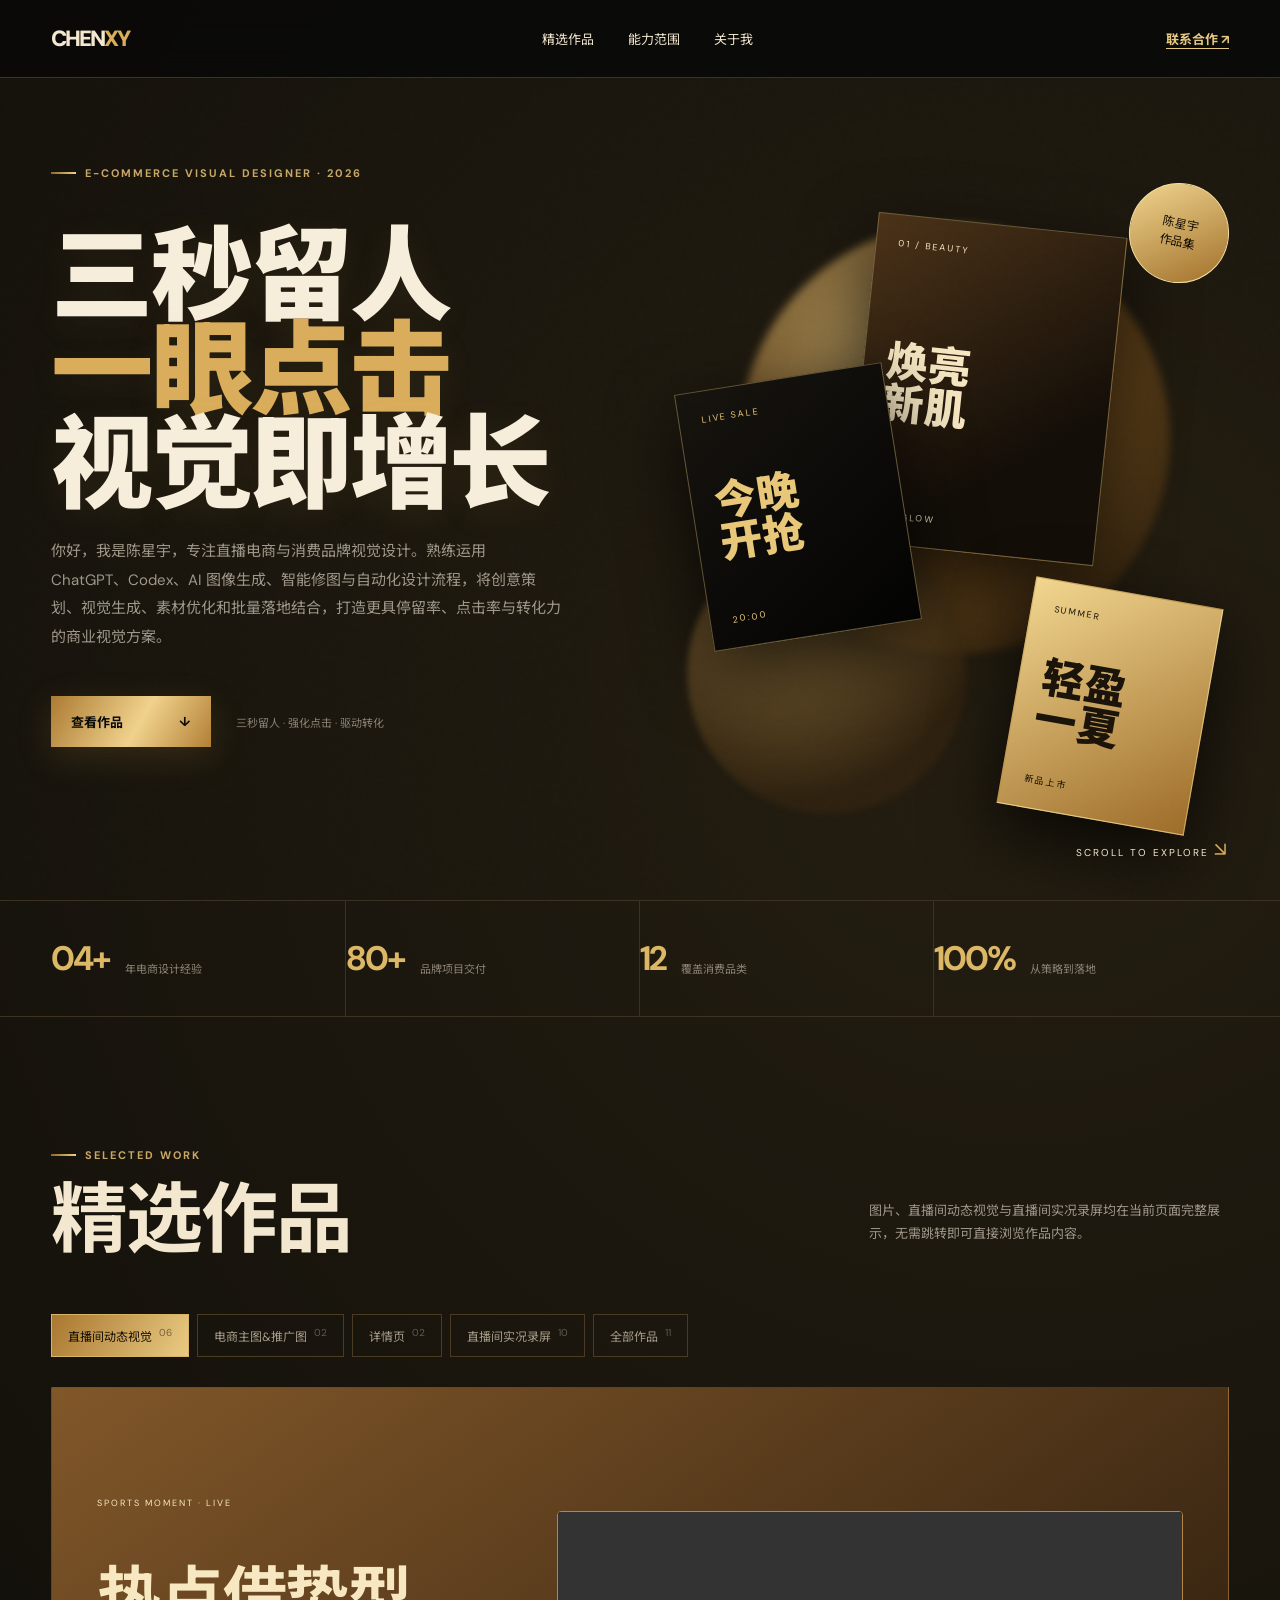
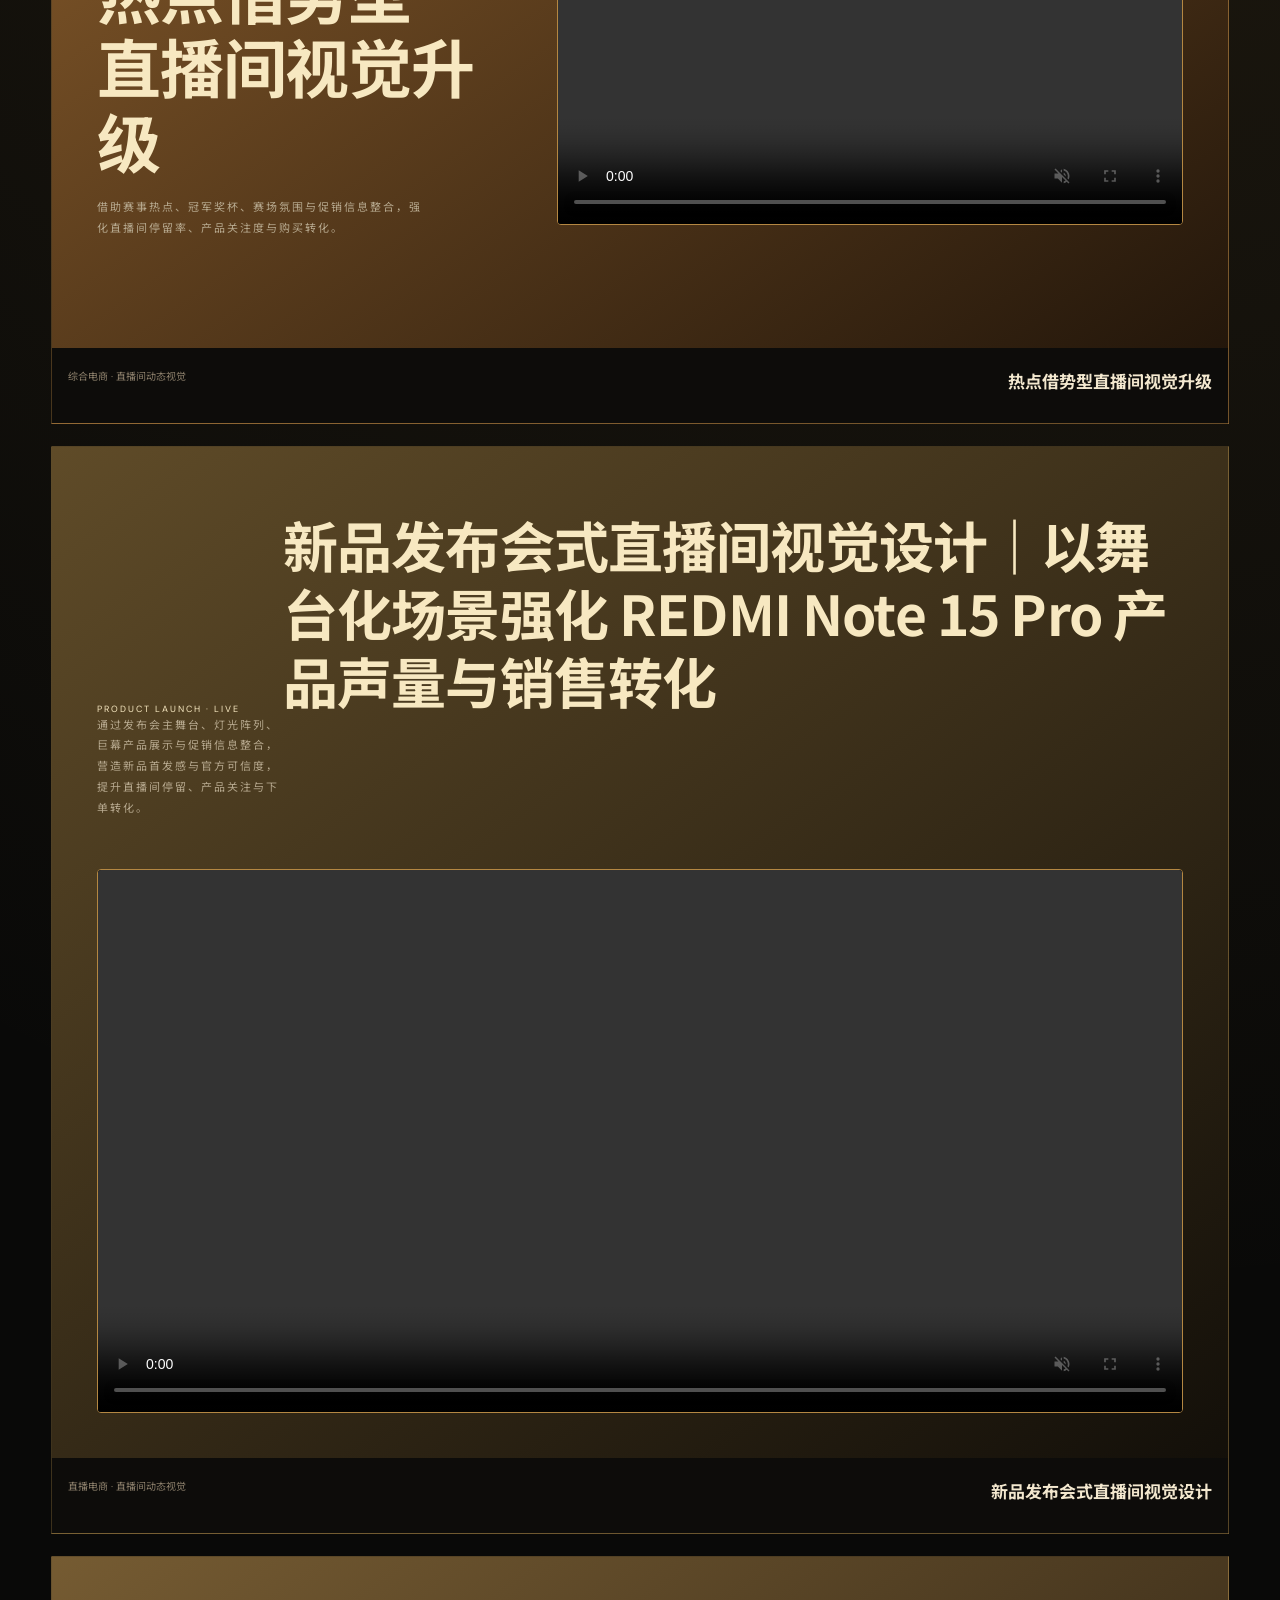
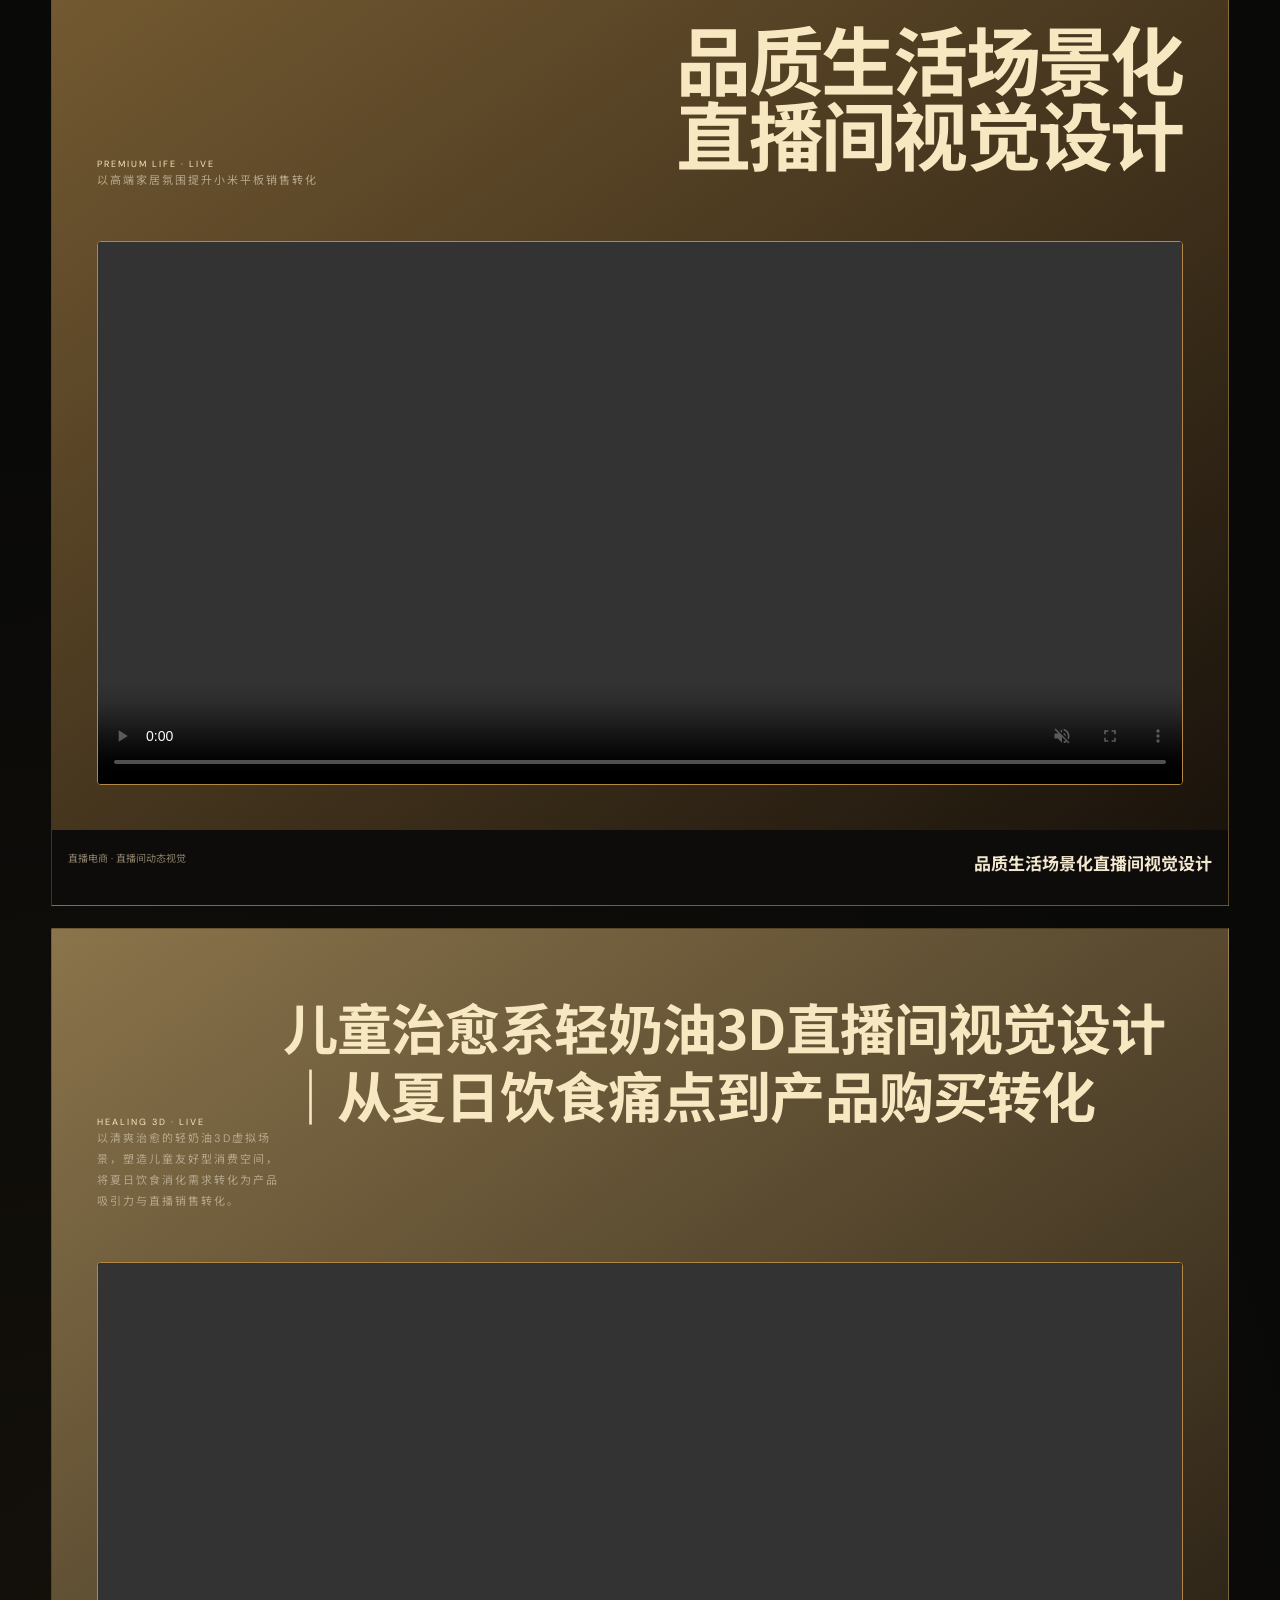
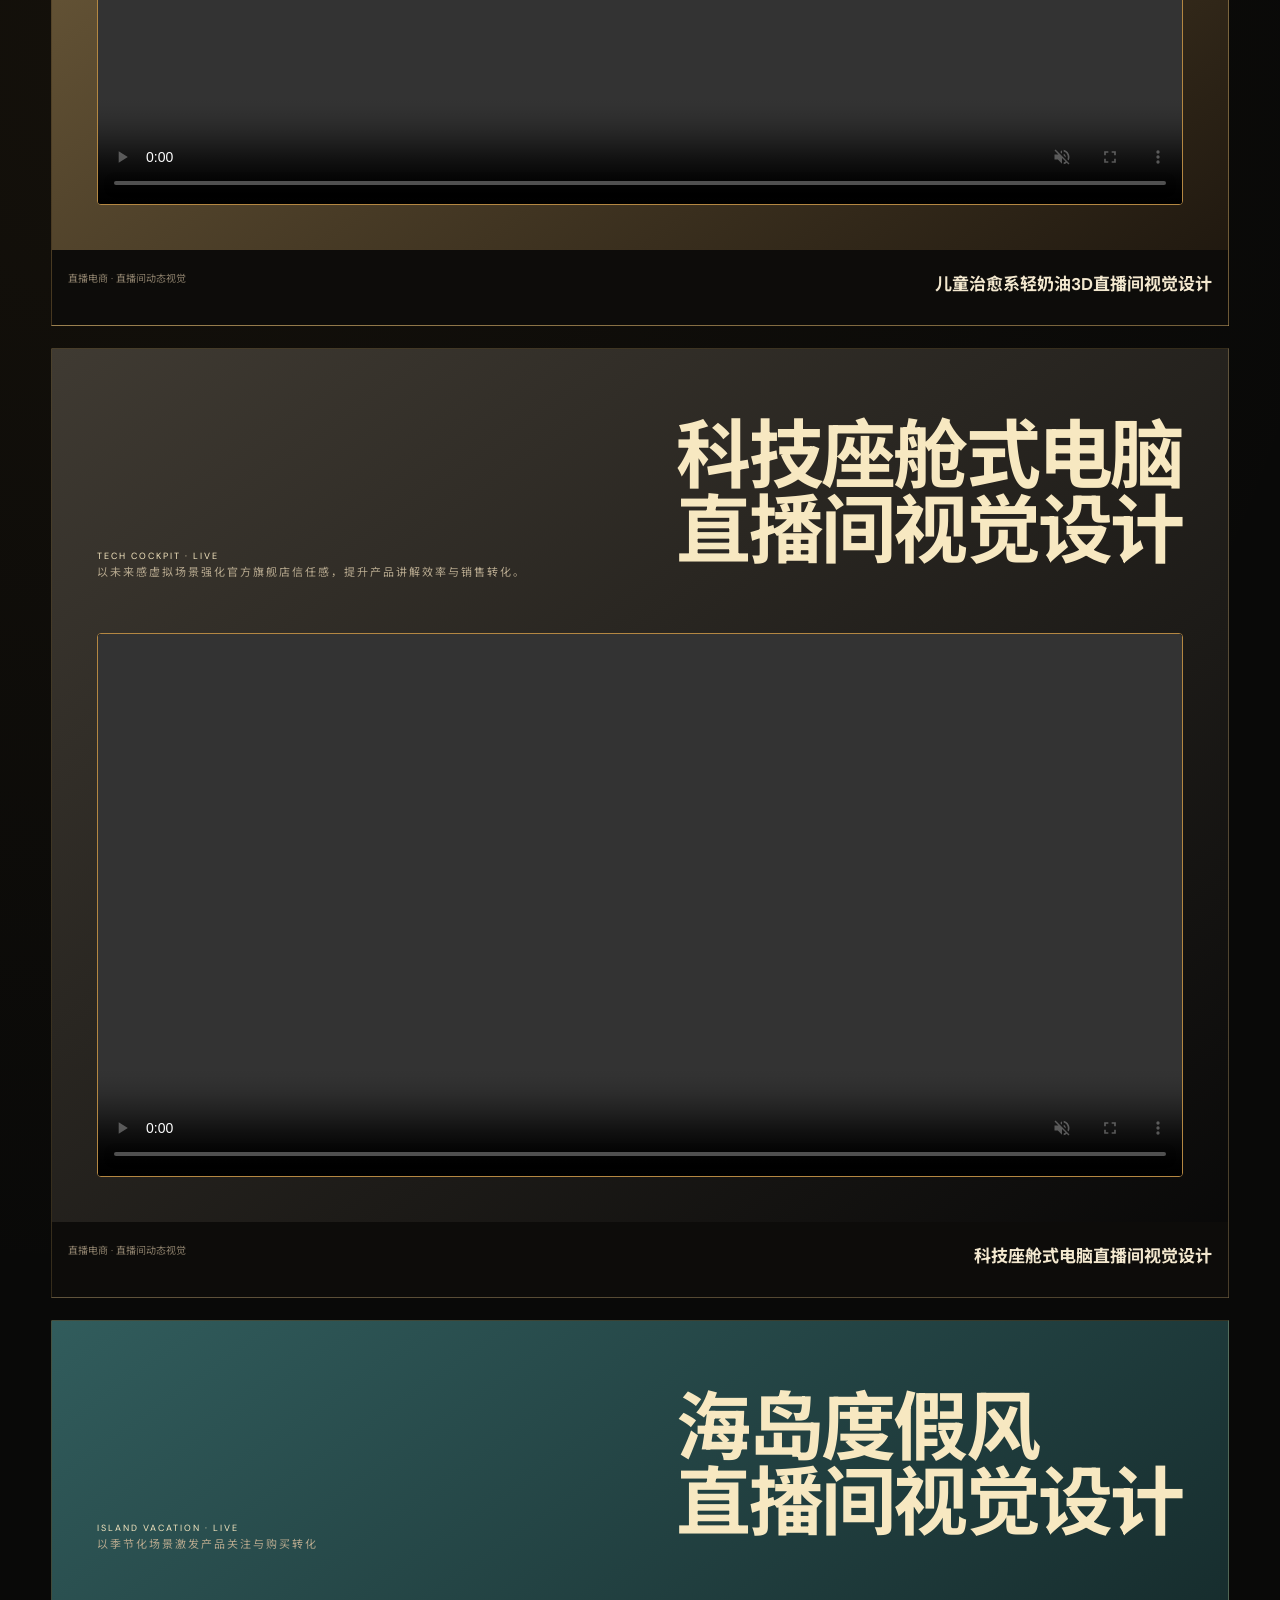
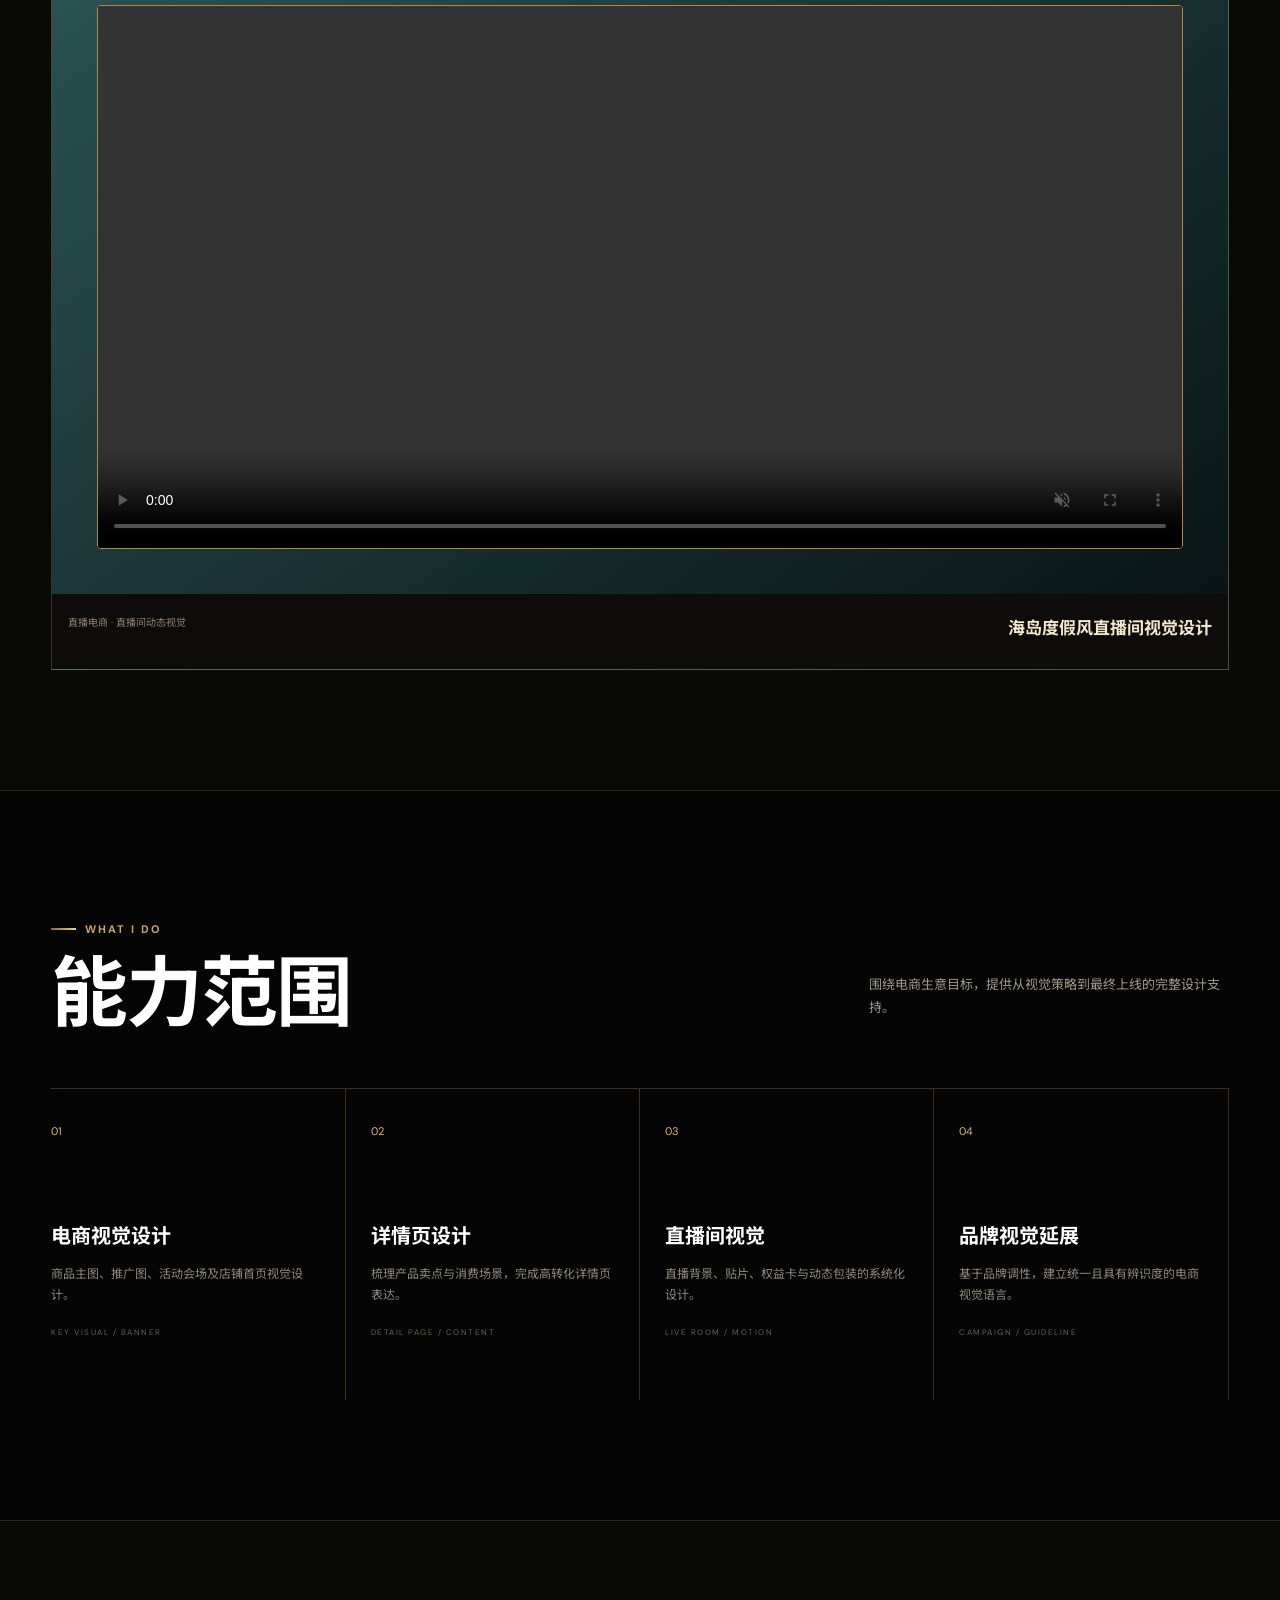
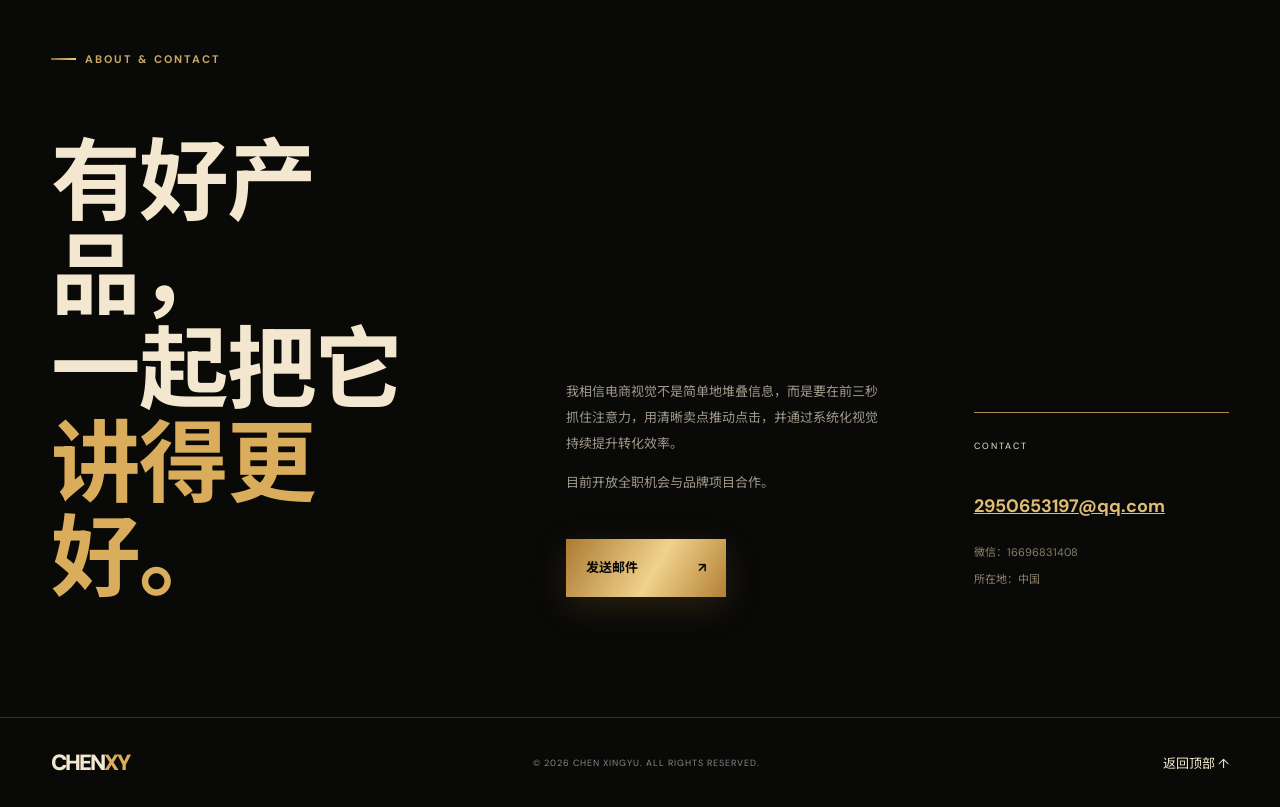
==== commit a122e314: "Keep old version and lazy load videos" ====
--- a/index.html
+++ b/index.html
@@ -9,7 +9,7 @@
   <link rel="preconnect" href="https://fonts.gstatic.com" crossorigin>
   <link href="https://fonts.googleapis.com/css2?family=DM+Sans:wght@400;500;600;700&family=Noto+Sans+SC:wght@400;500;600;700;900&display=swap" rel="stylesheet">
   <link rel="stylesheet" href="styles.css">
-  <link rel="stylesheet" href="calm-theme.css?v=20260625-calm">
+  <link rel="stylesheet" href="gold-theme.css?v=20260617-contact">
 </head>
 <body>
   <div class="noise"></div>
@@ -77,7 +77,7 @@
         <button class="active" data-filter="video">直播间动态视觉 <sup>06</sup></button>
         <button data-filter="keyvisual">电商主图&推广图 <sup>02</sup></button>
         <button data-filter="detail">详情页 <sup>02</sup></button>
-        <button data-filter="liveScene">直播间实况录屏 <sup>09</sup></button>
+        <button data-filter="liveScene">直播间实况录屏 <sup>10</sup></button>
         <button data-filter="all">全部作品 <sup>11</sup></button>
       </div>
 
@@ -130,8 +130,8 @@
             </div>
             <div class="live-scene-stage">
               <button class="carousel-arrow video-prev" type="button" aria-label="上一个视频">‹</button>
-              <video class="live-scene-video" controls preload="metadata" playsinline>
-                <source src="assets/live-scene-02.mp4" type="video/mp4">
+              <video class="live-scene-video" controls preload="none" playsinline data-lazy-video>
+                <source data-src="assets/live-scene-01.mp4" type="video/mp4">
                 当前浏览器不支持视频播放。
               </video>
               <button class="carousel-arrow video-next" type="button" aria-label="下一个视频">›</button>
@@ -192,7 +192,7 @@
         <article class="project project-wide red direct-video" data-category="video">
           <div class="mock-video portrait-showcase">
             <div class="video-copy"><small>SPORTS MOMENT · LIVE</small><b>热点借势型<br>直播间视觉升级</b><span>借助赛事热点、冠军奖杯、赛场氛围与促销信息整合，强化直播间停留率、产品关注度与购买转化。</span></div>
-            <div class="screen"><video class="recording-video" controls autoplay muted loop preload="metadata" playsinline><source src="assets/live-recording.mp4" type="video/mp4">当前浏览器不支持视频播放。</video></div>
+            <div class="screen"><video class="recording-video" controls muted loop preload="none" playsinline data-lazy-video><source data-src="assets/live-recording.mp4" type="video/mp4">当前浏览器不支持视频播放。</video></div>
           </div>
           <div class="project-info"><span>综合电商 · 直播间动态视觉</span><strong>热点借势型直播间视觉升级</strong><i>↗</i></div>
         </article>
@@ -200,7 +200,7 @@
         <article class="project project-wide recording-two direct-video" data-category="video">
           <div class="mock-video landscape-showcase">
             <div class="video-copy"><small>PRODUCT LAUNCH · LIVE</small><b>新品发布会式直播间视觉设计｜以舞台化场景强化 REDMI Note 15 Pro 产品声量与销售转化</b><span>通过发布会主舞台、灯光阵列、巨幕产品展示与促销信息整合，营造新品首发感与官方可信度，提升直播间停留、产品关注与下单转化。</span></div>
-            <div class="screen"><video class="recording-video" controls autoplay muted loop preload="metadata" playsinline><source src="assets/live-recording-02.mp4" type="video/mp4">当前浏览器不支持视频播放。</video></div>
+            <div class="screen"><video class="recording-video" controls muted loop preload="none" playsinline data-lazy-video><source data-src="assets/live-recording-02.mp4" type="video/mp4">当前浏览器不支持视频播放。</video></div>
           </div>
           <div class="project-info"><span>直播电商 · 直播间动态视觉</span><strong>新品发布会式直播间视觉设计</strong><i>↗</i></div>
         </article>
@@ -208,7 +208,7 @@
         <article class="project project-wide recording-three direct-video" data-category="video">
           <div class="mock-video landscape-showcase">
             <div class="video-copy"><small>PREMIUM LIFE · LIVE</small><b>品质生活场景化<br>直播间视觉设计</b><span>以高端家居氛围提升小米平板销售转化</span></div>
-            <div class="screen"><video class="recording-video" controls autoplay muted loop preload="metadata" playsinline><source src="assets/live-visual-03.mp4" type="video/mp4">当前浏览器不支持视频播放。</video></div>
+            <div class="screen"><video class="recording-video" controls muted loop preload="none" playsinline data-lazy-video><source data-src="assets/live-visual-03.mp4" type="video/mp4">当前浏览器不支持视频播放。</video></div>
           </div>
           <div class="project-info"><span>直播电商 · 直播间动态视觉</span><strong>品质生活场景化直播间视觉设计</strong><i>↗</i></div>
         </article>
@@ -216,7 +216,7 @@
         <article class="project project-wide recording-four direct-video" data-category="video">
           <div class="mock-video landscape-showcase long-title-showcase">
             <div class="video-copy"><small>HEALING 3D · LIVE</small><b>儿童治愈系轻奶油3D直播间视觉设计｜从夏日饮食痛点到产品购买转化</b><span>以清爽治愈的轻奶油3D虚拟场景，塑造儿童友好型消费空间，将夏日饮食消化需求转化为产品吸引力与直播销售转化。</span></div>
-            <div class="screen"><video class="recording-video" controls autoplay muted loop preload="metadata" playsinline><source src="assets/live-visual-04.mp4" type="video/mp4">当前浏览器不支持视频播放。</video></div>
+            <div class="screen"><video class="recording-video" controls muted loop preload="none" playsinline data-lazy-video><source data-src="assets/live-visual-04.mp4" type="video/mp4">当前浏览器不支持视频播放。</video></div>
           </div>
           <div class="project-info"><span>直播电商 · 直播间动态视觉</span><strong>儿童治愈系轻奶油3D直播间视觉设计</strong><i>↗</i></div>
         </article>
@@ -224,7 +224,7 @@
         <article class="project project-wide recording-five direct-video" data-category="video">
           <div class="mock-video landscape-showcase">
             <div class="video-copy"><small>TECH COCKPIT · LIVE</small><b>科技座舱式电脑<br>直播间视觉设计</b><span>以未来感虚拟场景强化官方旗舰店信任感，提升产品讲解效率与销售转化。</span></div>
-            <div class="screen"><video class="recording-video" controls autoplay muted loop preload="metadata" playsinline><source src="assets/live-visual-05.mp4" type="video/mp4">当前浏览器不支持视频播放。</video></div>
+            <div class="screen"><video class="recording-video" controls muted loop preload="none" playsinline data-lazy-video><source data-src="assets/live-visual-05.mp4" type="video/mp4">当前浏览器不支持视频播放。</video></div>
           </div>
           <div class="project-info"><span>直播电商 · 直播间动态视觉</span><strong>科技座舱式电脑直播间视觉设计</strong><i>↗</i></div>
         </article>
@@ -232,7 +232,7 @@
         <article class="project project-wide recording-six direct-video" data-category="video">
           <div class="mock-video landscape-showcase">
             <div class="video-copy"><small>ISLAND VACATION · LIVE</small><b>海岛度假风<br>直播间视觉设计</b><span>以季节化场景激发产品关注与购买转化</span></div>
-            <div class="screen"><video class="recording-video" controls autoplay muted loop preload="metadata" playsinline><source src="assets/live-visual-06.mp4" type="video/mp4">当前浏览器不支持视频播放。</video></div>
+            <div class="screen"><video class="recording-video" controls muted loop preload="none" playsinline data-lazy-video><source data-src="assets/live-visual-06.mp4" type="video/mp4">当前浏览器不支持视频播放。</video></div>
           </div>
           <div class="project-info"><span>直播电商 · 直播间动态视觉</span><strong>海岛度假风直播间视觉设计</strong><i>↗</i></div>
         </article>
--- a/gold-theme.css
+++ b/gold-theme.css
@@ -0,0 +1,608 @@
+:root {
+  --ink: #f3e8cf;
+  --paper: #090908;
+  --line: #3b3224;
+  --orange: #d9ad5b;
+  --lime: #f0cf83;
+}
+
+body {
+  background:
+    radial-gradient(circle at 80% 8%, rgba(201, 155, 72, .14), transparent 27%),
+    radial-gradient(circle at 10% 55%, rgba(151, 105, 39, .08), transparent 25%),
+    #090908;
+  color: var(--ink);
+}
+
+.noise { opacity: .23; mix-blend-mode: soft-light; }
+.nav-wrap {
+  background: rgba(9, 9, 8, .9);
+  border-color: var(--line);
+}
+.logo, nav a, .contact-link, footer a { color: var(--ink); }
+.logo span, .hero h1 em, .about-grid h2 em, .scroll-note span { color: #d9ad5b; }
+.contact-link { color: #e4c781; }
+.eyebrow { color: #c9a765; }
+.eyebrow span, .light .eyebrow span {
+  background: linear-gradient(90deg, #8c672c, #f0cf83);
+}
+.hero h1 {
+  color: #f6eddb;
+  text-shadow: 0 8px 35px rgba(224, 179, 91, .08);
+  letter-spacing: -.025em;
+}
+.section-head h2 { letter-spacing: -.025em; }
+.about-grid h2 { letter-spacing: -.025em; }
+.float-card strong { letter-spacing: .02em; }
+.mock-detail b,
+.mock-kv b,
+.mock-live b {
+  letter-spacing: -.035em;
+}
+.video-copy b {
+  letter-spacing: -.035em;
+}
+.intro, .section-head > p, .about-copy { color: #9f9789; }
+.primary-btn {
+  color: #0b0b09;
+  background: linear-gradient(120deg, #ac7a32, #f0d28c 55%, #b37f35);
+  box-shadow: 0 10px 35px rgba(188, 137, 54, .18);
+}
+.hero-actions span, .numbers span { color: #8c8374; }
+.orb-one {
+  background: radial-gradient(circle at 35% 30%, #e6c57d, #7d541f 52%, #160f07);
+  filter: blur(4px);
+  opacity: .72;
+}
+.orb-two {
+  background: radial-gradient(circle at 35% 25%, #b9914b, #362510 70%);
+  opacity: .65;
+}
+.float-card {
+  border: 1px solid rgba(240, 207, 131, .38);
+  box-shadow: 0 25px 70px #000b;
+}
+.card-a {
+  color: #f6e7c2;
+  background: linear-gradient(145deg, #4b3218, #130e08 70%);
+}
+.card-b {
+  color: #e9c779;
+  background: linear-gradient(145deg, #17140f, #030303);
+}
+.card-c {
+  color: #1b140a;
+  background: linear-gradient(145deg, #f1d68f, #9d6c29);
+}
+.hero-stamp {
+  color: #181006;
+  background: linear-gradient(145deg, #f2d891, #9f6d27);
+  border: 1px solid #f5dda2;
+}
+.numbers, footer { border-color: var(--line); }
+.numbers div { border-color: var(--line); }
+.numbers strong { color: #dbb766; }
+.filters button {
+  color: #a79c8a;
+  border-color: #4b3b23;
+}
+.filters button:hover { color: #efd28c; border-color: #ad7f39; }
+.filters button.active {
+  color: #130e06;
+  border-color: #d8b466;
+  background: linear-gradient(120deg, #a97730, #eacb82);
+}
+.project { border: 1px solid rgba(214, 174, 98, .22); }
+.project:hover {
+  transform: translateY(-7px);
+  border-color: rgba(234, 199, 128, .65);
+  box-shadow: 0 20px 55px #0008;
+}
+.project { cursor: default; }
+.project-grid {
+  grid-template-columns: repeat(2, minmax(0, 1fr));
+}
+.project,
+.project > div,
+.project-info,
+.promo-carousel,
+.carousel-head,
+.carousel-stage {
+  min-width: 0;
+}
+.project-info span,
+.project-info strong,
+.carousel-head span,
+.carousel-head b,
+.video-copy b,
+.video-copy span {
+  overflow-wrap: anywhere;
+}
+.project-info i { display: none; }
+.direct-video > div:first-child {
+  height: auto;
+  min-height: 560px;
+  overflow: visible;
+}
+.direct-video .mock-video {
+  gap: 42px;
+  align-items: center;
+}
+.direct-video .screen {
+  width: 100%;
+  height: auto;
+  max-height: 720px;
+  border-width: 1px;
+  border-radius: 4px;
+  background: #050505;
+}
+.direct-video .recording-video {
+  width: 100%;
+  height: auto;
+  max-height: 720px;
+  object-fit: contain;
+}
+.promo-carousel-project > div:first-child {
+  height: auto;
+  min-height: 680px;
+}
+.promo-carousel {
+  padding: 34px;
+  background:
+    radial-gradient(circle at 80% 10%, rgba(222, 184, 97, .18), transparent 28%),
+    linear-gradient(145deg, #15120d, #050505);
+}
+.main-carousel-project .promo-carousel {
+  background:
+    radial-gradient(circle at 20% 12%, rgba(122, 86, 214, .18), transparent 30%),
+    radial-gradient(circle at 86% 18%, rgba(222, 184, 97, .16), transparent 28%),
+    linear-gradient(145deg, #17131e, #050505);
+}
+.live-scene-project > div:first-child {
+  height: auto;
+  min-height: 720px;
+}
+.live-scene-player {
+  padding: 34px;
+  background:
+    radial-gradient(circle at 14% 16%, rgba(93, 129, 255, .17), transparent 30%),
+    radial-gradient(circle at 88% 12%, rgba(217, 173, 91, .16), transparent 24%),
+    linear-gradient(145deg, #11131b, #050505);
+}
+.live-scene-stage {
+  position: relative;
+  display: grid;
+  place-items: center;
+  min-height: 560px;
+  margin-top: 26px;
+  background: #050505;
+  border: 1px solid rgba(217, 173, 91, .35);
+  overflow: hidden;
+}
+.live-scene-video {
+  display: block;
+  width: 100%;
+  max-height: 720px;
+  object-fit: contain;
+  background: #050505;
+}
+.live-scene-stage .video-prev { left: 18px; }
+.live-scene-stage .video-next { right: 18px; }
+.video-dots {
+  display: flex;
+  gap: 8px;
+}
+.video-dots i {
+  width: 22px;
+  height: 2px;
+  background: #4f412c;
+}
+.video-dots i.active {
+  background: #f0cf83;
+}
+.detail-page-project > div:first-child {
+  height: auto;
+  min-height: 760px;
+}
+.detail-carousel-project > div:first-child {
+  height: auto;
+  min-height: 760px;
+}
+.detail-page-showcase {
+  padding: 34px;
+  display: grid;
+  grid-template-columns: .55fr 1.45fr;
+  gap: 34px;
+  align-items: stretch;
+  background:
+    radial-gradient(circle at 12% 10%, rgba(82, 137, 255, .18), transparent 28%),
+    radial-gradient(circle at 92% 18%, rgba(217, 173, 91, .13), transparent 24%),
+    linear-gradient(145deg, #11131b, #050505);
+}
+.detail-carousel-showcase {
+  padding: 34px;
+  display: grid;
+  grid-template-columns: minmax(260px, .65fr) minmax(0, 766px);
+  grid-template-rows: auto auto;
+  gap: 24px 34px;
+  align-items: stretch;
+  background:
+    radial-gradient(circle at 20% 12%, rgba(113, 79, 231, .18), transparent 28%),
+    radial-gradient(circle at 90% 16%, rgba(217, 173, 91, .14), transparent 24%),
+    linear-gradient(145deg, #11131b, #050505);
+}
+.detail-carousel-showcase .detail-page-copy {
+  grid-row: 1 / 3;
+}
+.detail-page-carousel-frame {
+  position: relative;
+  min-width: 0;
+  width: min(100%, 766px);
+  justify-self: center;
+}
+.carousel-detail-frame {
+  height: 760px;
+  max-height: 760px;
+  width: min(100%, 766px);
+  overflow-y: auto;
+  overflow-x: hidden;
+  cursor: grab;
+  scrollbar-color: #d9ad5b #15120d;
+  scrollbar-width: thin;
+  touch-action: pan-y;
+}
+.carousel-detail-frame.dragging {
+  cursor: grabbing;
+  user-select: none;
+}
+.carousel-detail-frame img {
+  width: 100%;
+  max-width: 750px;
+  margin-left: 0;
+  transform: none;
+}
+.detail-page-carousel-frame .carousel-arrow {
+  position: absolute;
+}
+.detail-page-carousel-frame .carousel-prev { left: 14px; }
+.detail-page-carousel-frame .carousel-next { right: 14px; }
+.detail-carousel-showcase .carousel-foot {
+  grid-column: 2;
+  margin-top: 0;
+}
+.detail-carousel-showcase .drag-hint {
+  color: #8d806c;
+  font-size: 11px;
+  letter-spacing: 1px;
+}
+.detail-page-copy {
+  display: flex;
+  flex-direction: column;
+  justify-content: flex-end;
+  min-width: 0;
+}
+.detail-page-copy small {
+  color: #c9a765;
+  font-size: 9px;
+  letter-spacing: 2px;
+  margin-bottom: 30px;
+}
+.detail-page-copy b {
+  font-family: "Noto Sans SC", sans-serif;
+  font-size: clamp(38px, 5vw, 70px);
+  line-height: 1.14;
+  letter-spacing: -.025em;
+  color: #f6e7c2;
+}
+.detail-page-copy span {
+  margin-top: 20px;
+  max-width: 440px;
+  color: #a99c86;
+  font-size: 13px;
+  line-height: 1.9;
+}
+.detail-page-frame {
+  max-height: 860px;
+  overflow-y: auto;
+  background: #030303;
+  border: 1px solid rgba(217, 173, 91, .35);
+  box-shadow: inset 0 0 0 1px rgba(255,255,255,.03);
+}
+.detail-page-frame img {
+  display: block;
+  width: 100%;
+  height: auto;
+}
+.carousel-head {
+  display: flex;
+  align-items: flex-end;
+  justify-content: space-between;
+  gap: 30px;
+  margin-bottom: 26px;
+}
+.carousel-head small {
+  color: #c9a765;
+  font-size: 9px;
+  letter-spacing: 2px;
+}
+.carousel-head b {
+  display: block;
+  font-family: "Noto Sans SC", sans-serif;
+  font-size: clamp(38px, 5vw, 70px);
+  line-height: 1.12;
+  letter-spacing: -.025em;
+  color: #f6e7c2;
+}
+.carousel-head span {
+  display: block;
+  margin-top: 10px;
+  color: #9f927d;
+  font-size: 12px;
+  letter-spacing: 1px;
+}
+.carousel-stage {
+  position: relative;
+  display: grid;
+  place-items: center;
+  min-height: 560px;
+  background: #080807;
+  border: 1px solid rgba(217, 173, 91, .35);
+  overflow: hidden;
+}
+.carousel-image {
+  display: block;
+  width: 100%;
+  max-height: 780px;
+  object-fit: contain;
+  background: #050505;
+}
+.carousel-detail-frame .carousel-image {
+  width: 750px;
+  height: auto;
+  max-height: none;
+  max-width: 750px;
+  object-fit: initial;
+  margin-left: 0;
+  transform: none;
+}
+.carousel-arrow {
+  position: absolute;
+  top: 50%;
+  z-index: 2;
+  width: 52px;
+  height: 52px;
+  border: 1px solid rgba(240, 207, 131, .55);
+  border-radius: 50%;
+  color: #f0d28c;
+  background: rgba(5, 5, 5, .68);
+  font-size: 42px;
+  line-height: 1;
+  cursor: pointer;
+  transform: translateY(-50%);
+  transition: background .2s ease, transform .2s ease;
+}
+.carousel-arrow:hover {
+  background: rgba(172, 122, 50, .88);
+  color: #090908;
+  transform: translateY(-50%) scale(1.05);
+}
+.carousel-prev { left: 18px; }
+.carousel-next { right: 18px; }
+.carousel-foot {
+  display: flex;
+  align-items: center;
+  justify-content: space-between;
+  gap: 20px;
+  margin-top: 18px;
+}
+.carousel-count {
+  color: #d9ad5b;
+  font-size: 12px;
+  letter-spacing: 2px;
+}
+.carousel-dots {
+  display: flex;
+  gap: 8px;
+}
+.carousel-dots i {
+  width: 28px;
+  height: 2px;
+  background: #4f412c;
+}
+.carousel-dots i.active {
+  background: #f0cf83;
+}
+.landscape-showcase {
+  grid-template-columns: 1fr;
+}
+.landscape-showcase .video-copy {
+  display: grid;
+  grid-template-columns: 1fr auto;
+  align-items: end;
+  width: 100%;
+}
+.landscape-showcase .video-copy b {
+  margin: 18px 0 0;
+}
+.recording-two .video-copy b {
+  font-size: clamp(34px, 4.3vw, 58px);
+  line-height: 1.24;
+  letter-spacing: -.015em;
+  max-width: 900px;
+}
+.landscape-showcase .video-copy span {
+  align-self: end;
+  margin-bottom: 8px;
+  max-width: 560px;
+  line-height: 1.9;
+  color: #b6a88e;
+}
+.portrait-showcase .video-copy b {
+  font-size: clamp(42px, 5vw, 72px);
+  letter-spacing: -.02em;
+  line-height: 1.16;
+}
+.portrait-showcase .video-copy span {
+  max-width: 330px;
+  line-height: 1.9;
+  color: #b6a88e;
+}
+.long-title-showcase .video-copy b {
+  font-size: clamp(34px, 4.3vw, 58px);
+  line-height: 1.24;
+  letter-spacing: -.015em;
+  max-width: 900px;
+}
+.project-info { background: #0d0c0a; padding: 20px 16px 30px; }
+.project-info span, .modal-meta, .contact-card p { color: #8d806c; }
+.project-info i { color: #d9ad5b; }
+.peach { background: linear-gradient(145deg, #ad824c, #4e3016); }
+.blue { background: linear-gradient(145deg, #706044, #21190e); }
+.dark { background: linear-gradient(145deg, #292116, #050505); }
+.lemon { background: linear-gradient(145deg, #d4b86e, #5e441e); }
+.red { background: linear-gradient(145deg, #815729, #1e1309); }
+.recording-two { background: linear-gradient(145deg, #5f4b28, #100d08); }
+.recording-three { background: linear-gradient(145deg, #755b32, #16100a); }
+.recording-four { background: linear-gradient(145deg, #8a744b, #1c150d); }
+.recording-five { background: linear-gradient(145deg, #3f3a32, #070707); }
+.recording-six { background: linear-gradient(145deg, #315c5c, #071112); }
+.lavender { background: linear-gradient(145deg, #8b7651, #322719); }
+.mock-detail, .mock-kv, .mock-live, .mock-video { color: #f7e8c1; }
+.mock-live b { color: #e9c66f; }
+.live-pill { background: #bd8b3e; color: #0c0905; }
+.lemon-inner { background: radial-gradient(circle at 90% 80%, #a47c37, transparent 65%); }
+.can, .tube, .candle, .bottle {
+  filter: sepia(.7) saturate(.75);
+  box-shadow: 12px 20px 38px #0008;
+}
+.screen { border-color: #b48742; }
+.recording-video, .modal-video {
+  width: 100%;
+  height: 100%;
+  display: block;
+  object-fit: contain;
+  background: #050505;
+}
+.modal-video { object-fit: contain; }
+.screen-top { background: linear-gradient(90deg, #6d471b, #e1bb6a); }
+.screen-tags i { background: #e7c577; }
+.screen-tags i:nth-child(2) { background: #9e6d2c; }
+.screen button { background: #e6c77d; color: #140e05; }
+.service-section { background: #050505; border-block: 1px solid #332714; }
+.services { border-color: #3b2e1b; }
+.services article, .services article:not(:first-child) { border-color: #3b2e1b; }
+.services em { color: #dcb866; }
+.services p { color: #8e8679; }
+.services span { color: #6c604d; }
+.contact-card { border-color: #b38947; }
+.contact-card a { color: #dfbd72; }
+.project-modal {
+  color: #f0e4cc;
+  background: #100e0a;
+  border: 1px solid #8d6935;
+}
+.contact-modal {
+  width: min(460px, 90vw);
+  padding: 36px;
+  color: #f0e4cc;
+  background:
+    radial-gradient(circle at 80% 10%, rgba(217, 173, 91, .18), transparent 32%),
+    #100e0a;
+  border: 1px solid #8d6935;
+  box-shadow: 0 30px 80px #0008;
+}
+.contact-modal::backdrop {
+  background: #050505cc;
+  backdrop-filter: blur(5px);
+}
+.contact-close {
+  position: absolute;
+  right: 15px;
+  top: 15px;
+  width: 36px;
+  height: 36px;
+  border: 0;
+  border-radius: 50%;
+  background: #d9b66c;
+  color: #100b04;
+  font-size: 20px;
+  cursor: pointer;
+}
+.contact-modal span {
+  color: #d9ad5b;
+  font-size: 10px;
+  letter-spacing: 2px;
+}
+.contact-modal h2 {
+  margin: 16px 0 26px;
+  font-family: "Noto Sans SC", sans-serif;
+  font-size: 38px;
+  letter-spacing: -.025em;
+}
+.contact-modal p {
+  margin: 14px 0;
+  color: #b8ac96;
+  font-size: 16px;
+}
+.contact-modal strong,
+.contact-modal a {
+  color: #f0cf83;
+  text-decoration: none;
+}
+.modal-close { background: #d9b66c; color: #100b04; }
+.modal-copy p { color: #a29887; }
+.modal-copy span { color: #dfb75f; }
+.modal-meta { border-color: #4a3921; }
+@media(max-width: 900px) {
+  .project-grid { grid-template-columns: minmax(0, 1fr); }
+  .direct-video .mock-video,
+  .portrait-showcase,
+  .landscape-showcase {
+    grid-template-columns: 1fr;
+  }
+  .direct-video > div:first-child { min-height: auto; }
+  .direct-video .screen { display: block; }
+  .direct-video .video-copy b { margin: 22px 0 12px; }
+  .landscape-showcase .video-copy { display: flex; }
+  .detail-page-showcase { grid-template-columns: 1fr; }
+  .detail-page-project > div:first-child { min-height: auto; }
+  .detail-carousel-showcase { grid-template-columns: 1fr; }
+  .detail-carousel-showcase .detail-page-copy { grid-row: auto; }
+  .detail-carousel-showcase .carousel-foot { grid-column: auto; }
+  .detail-carousel-project > div:first-child { min-height: auto; }
+}
+
+@media(max-width: 600px) {
+  .direct-video > div:first-child { height: auto !important; }
+  .direct-video .mock-video { padding: 22px; gap: 22px; }
+  .direct-video .screen { display: block; width: 100%; }
+  .direct-video .recording-video { display: block; width: 100%; height: auto; max-height: 620px; }
+  .promo-carousel { padding: 22px; }
+  .live-scene-player { padding: 22px; }
+  .live-scene-project > div:first-child { min-height: auto; }
+  .live-scene-stage { min-height: 330px; }
+  .live-scene-video { max-height: 620px; }
+  .promo-carousel-project > div:first-child { min-height: auto; }
+  .carousel-head { display: block; }
+  .carousel-stage { min-height: 330px; }
+  .carousel-arrow { width: 42px; height: 42px; font-size: 34px; }
+  .carousel-prev { left: 10px; }
+  .carousel-next { right: 10px; }
+  .detail-page-showcase { padding: 22px; }
+  .detail-carousel-showcase { padding: 22px; }
+  .detail-page-frame { max-height: 620px; }
+  .carousel-detail-frame {
+    height: 620px;
+    max-height: 620px;
+  }
+  .carousel-detail-frame img {
+    width: 100%;
+  }
+  .carousel-detail-frame .carousel-image {
+    width: 100%;
+    max-height: none;
+  }
+  .hero h1 { letter-spacing: -.035em; line-height: 1; }
+  .section-head h2, .about-grid h2 { letter-spacing: -.035em; }
+  .mock-detail b, .mock-kv b, .mock-live b, .video-copy b { letter-spacing: -.04em; }
+}
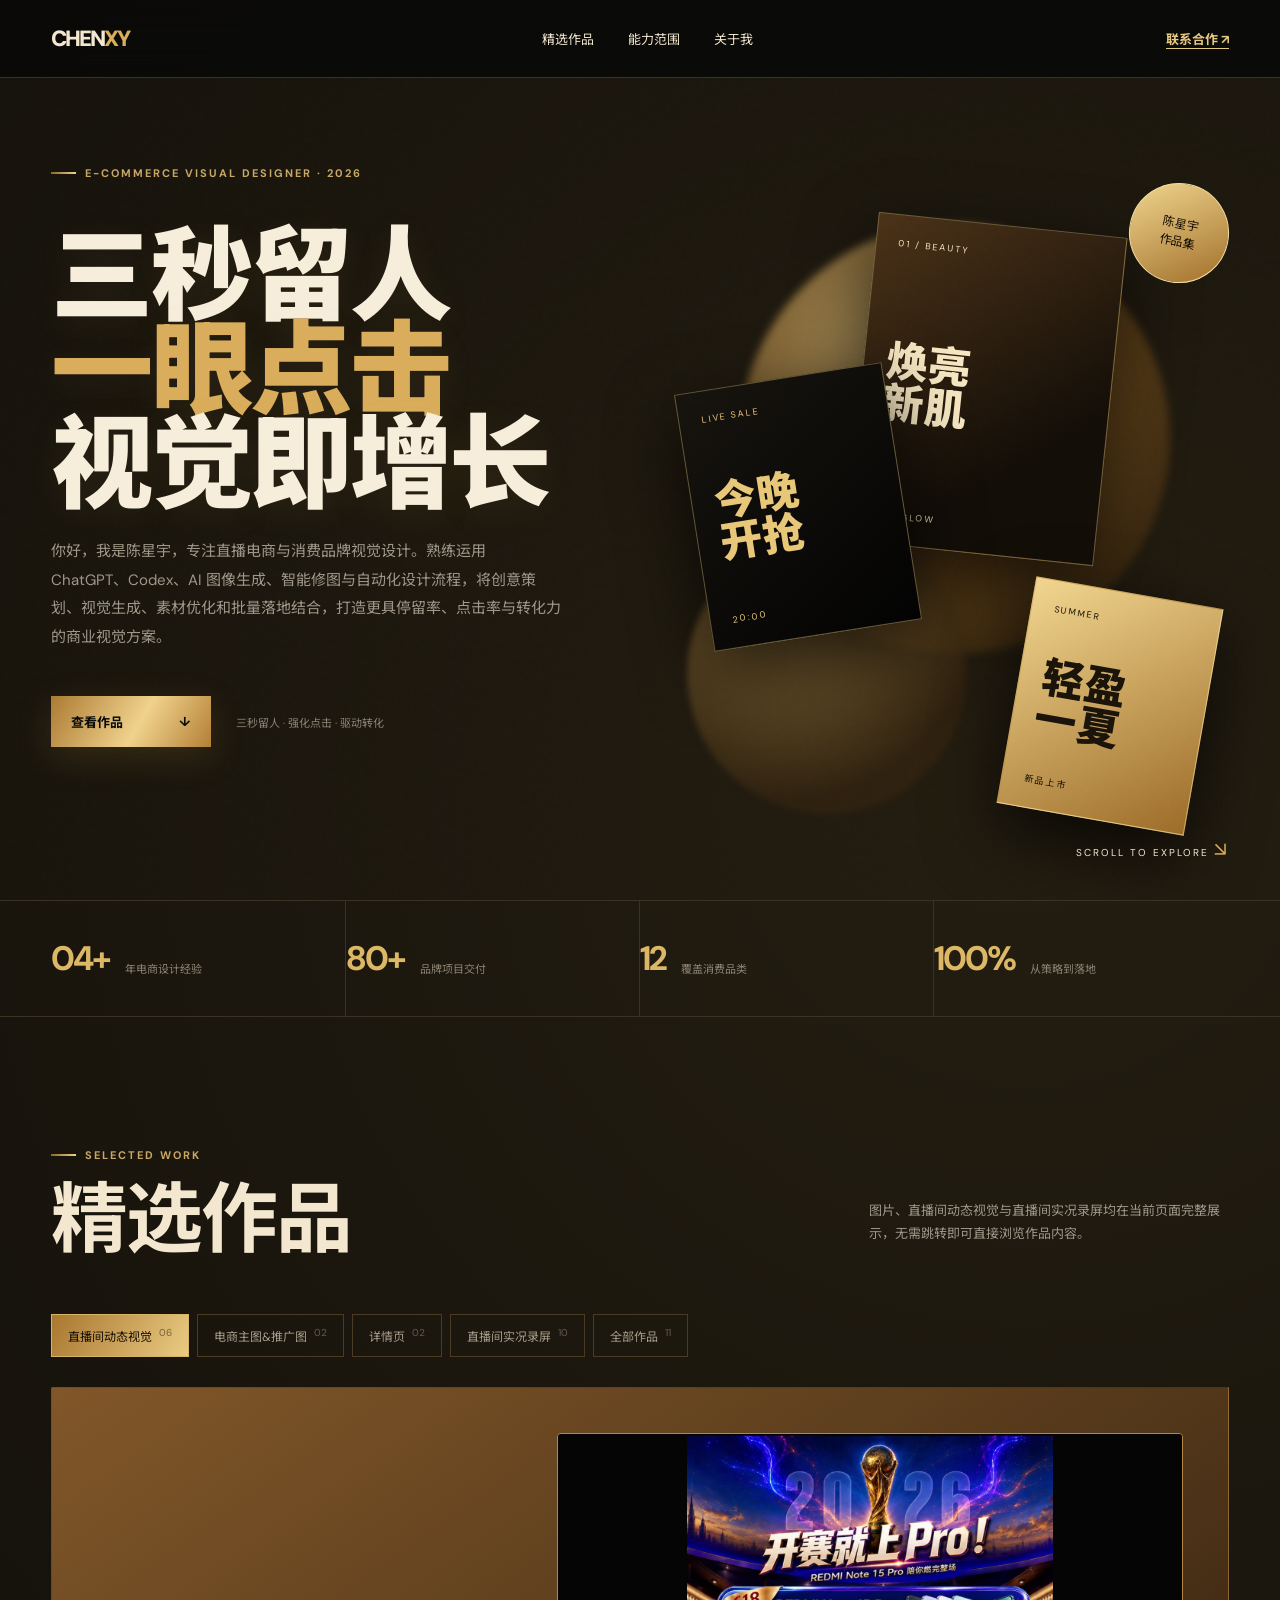
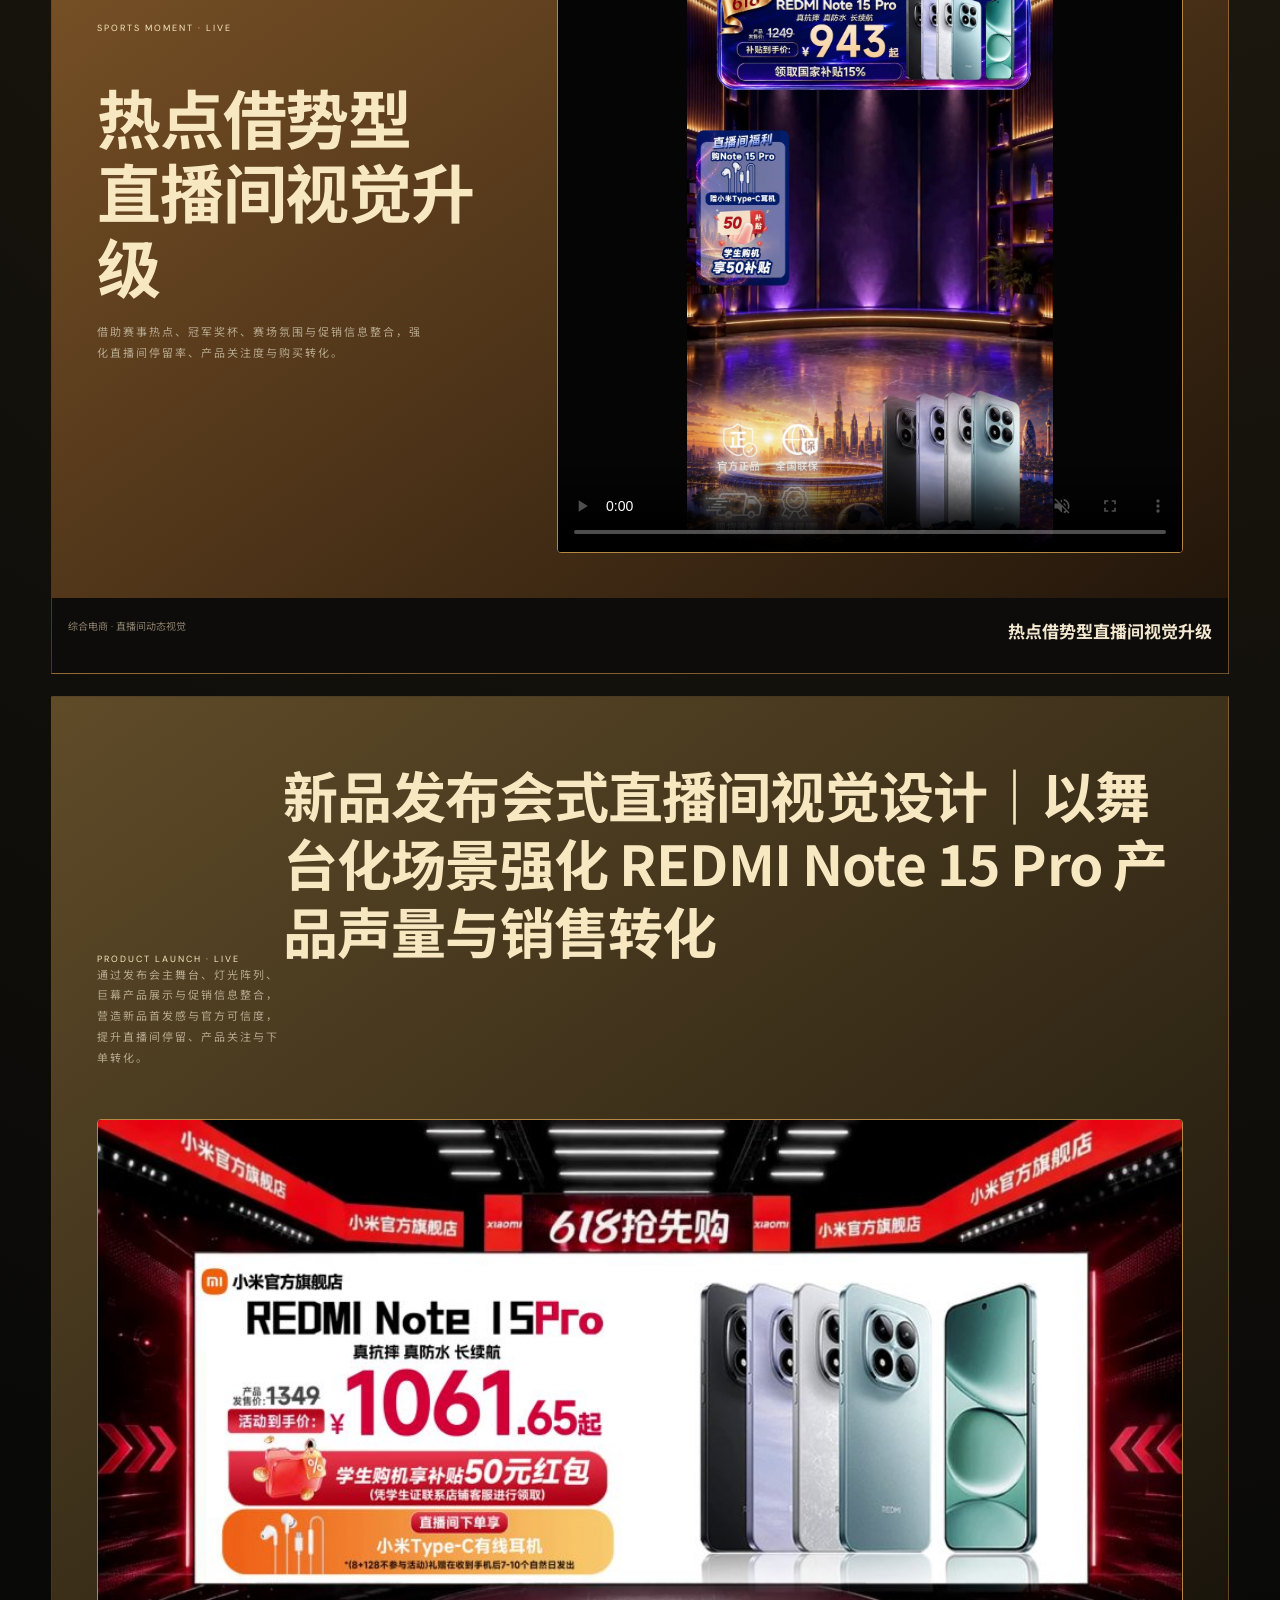
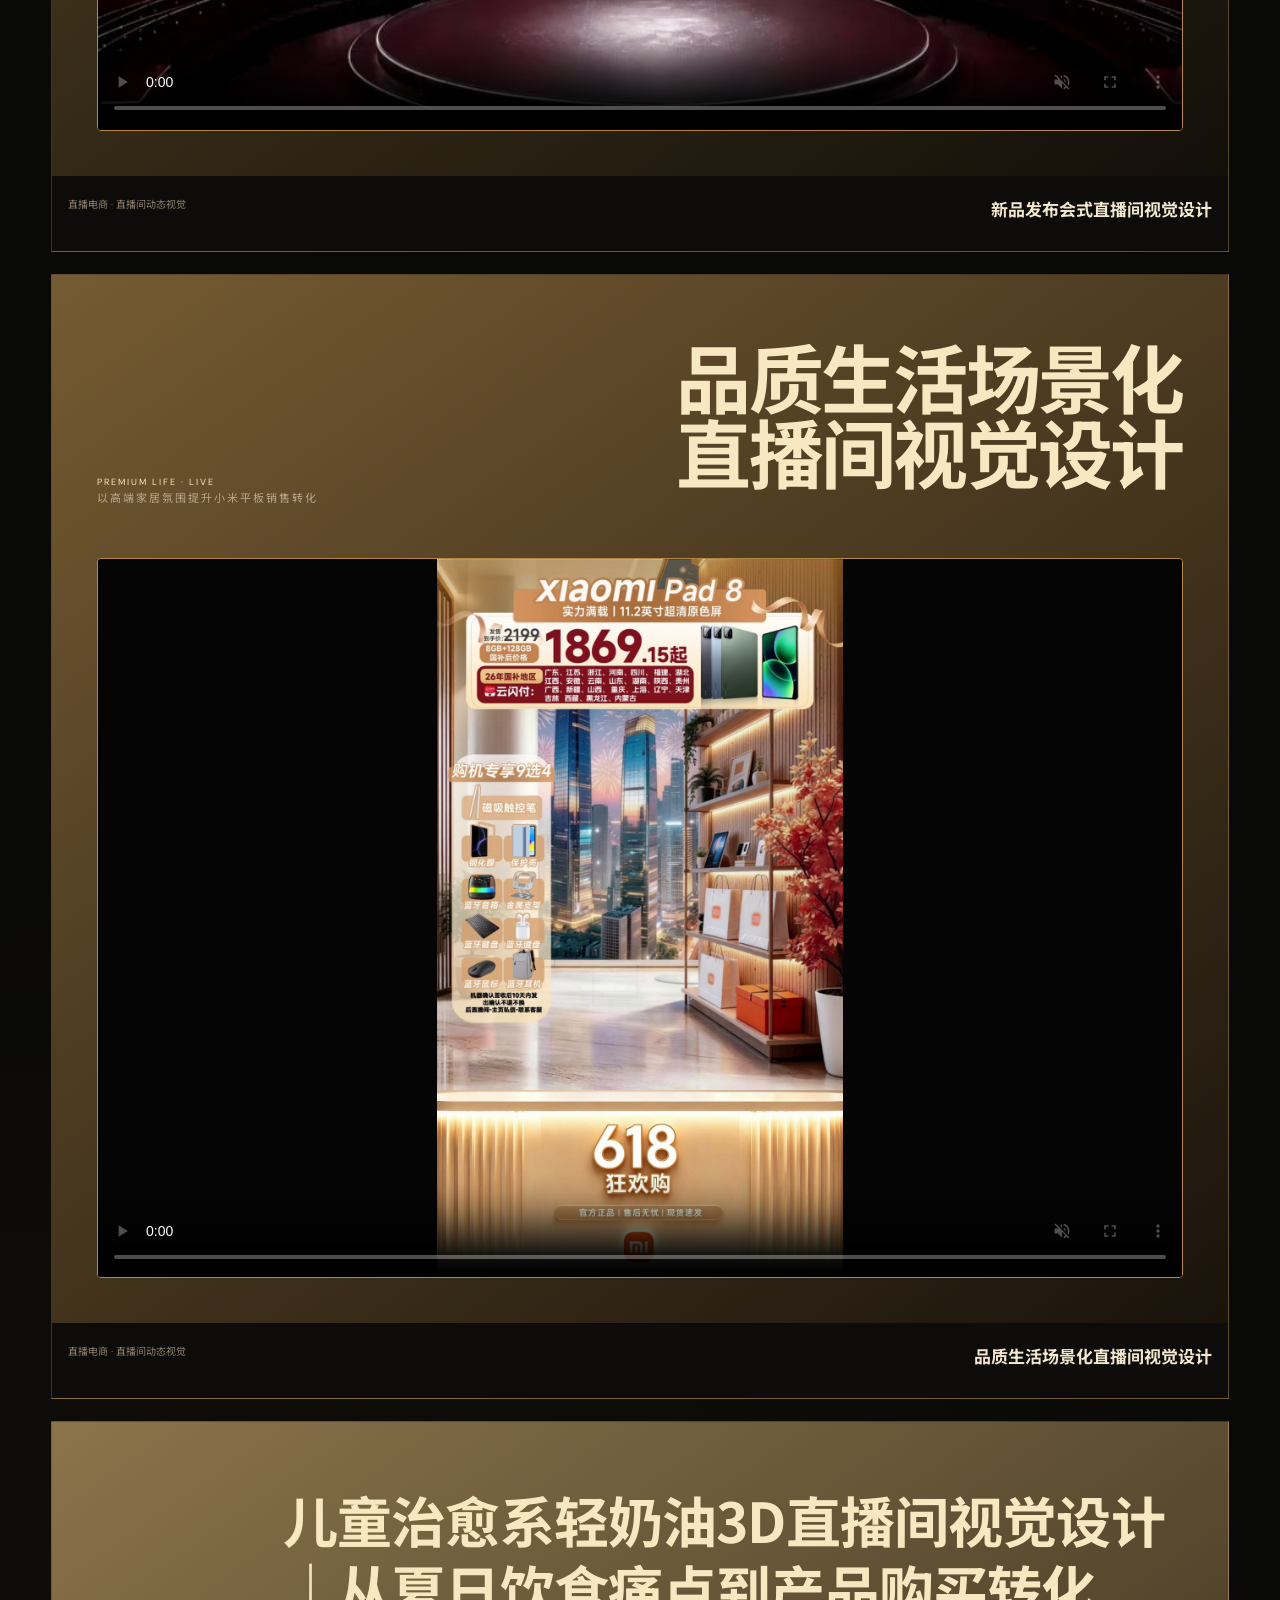
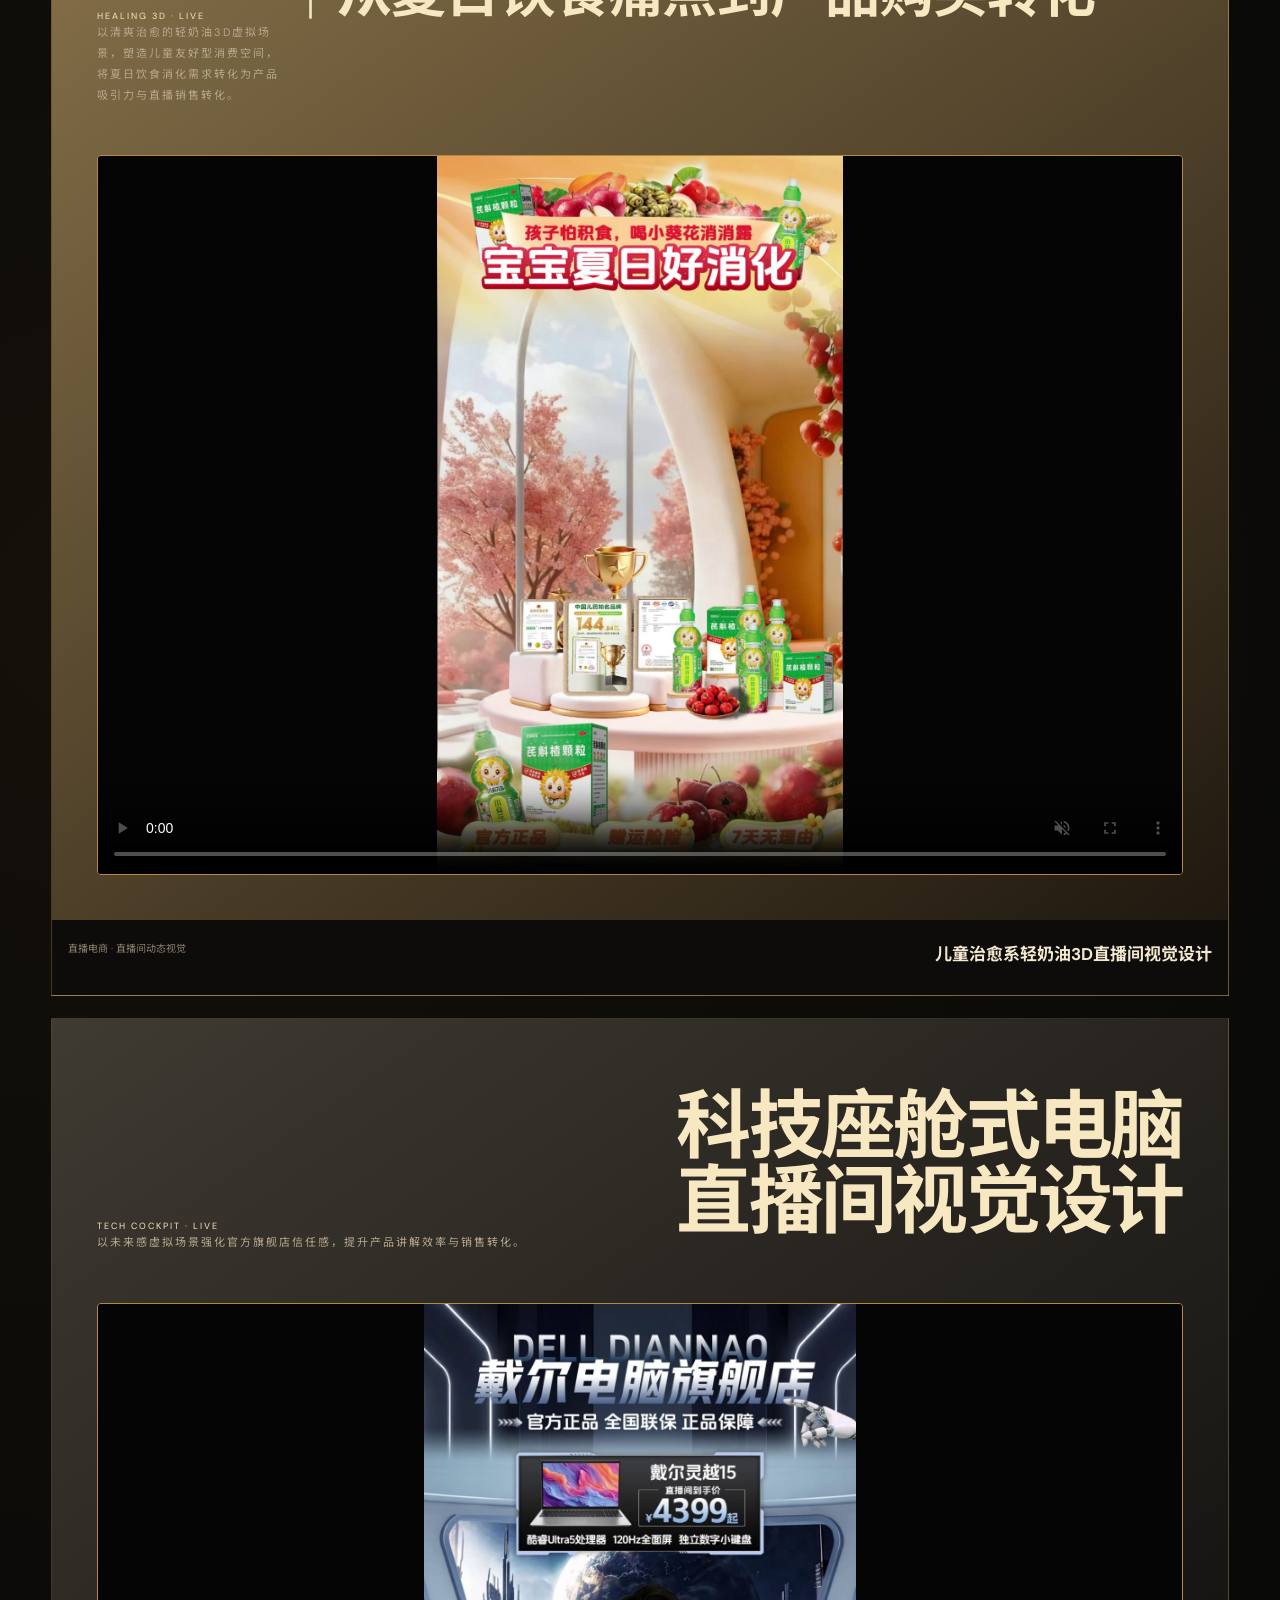
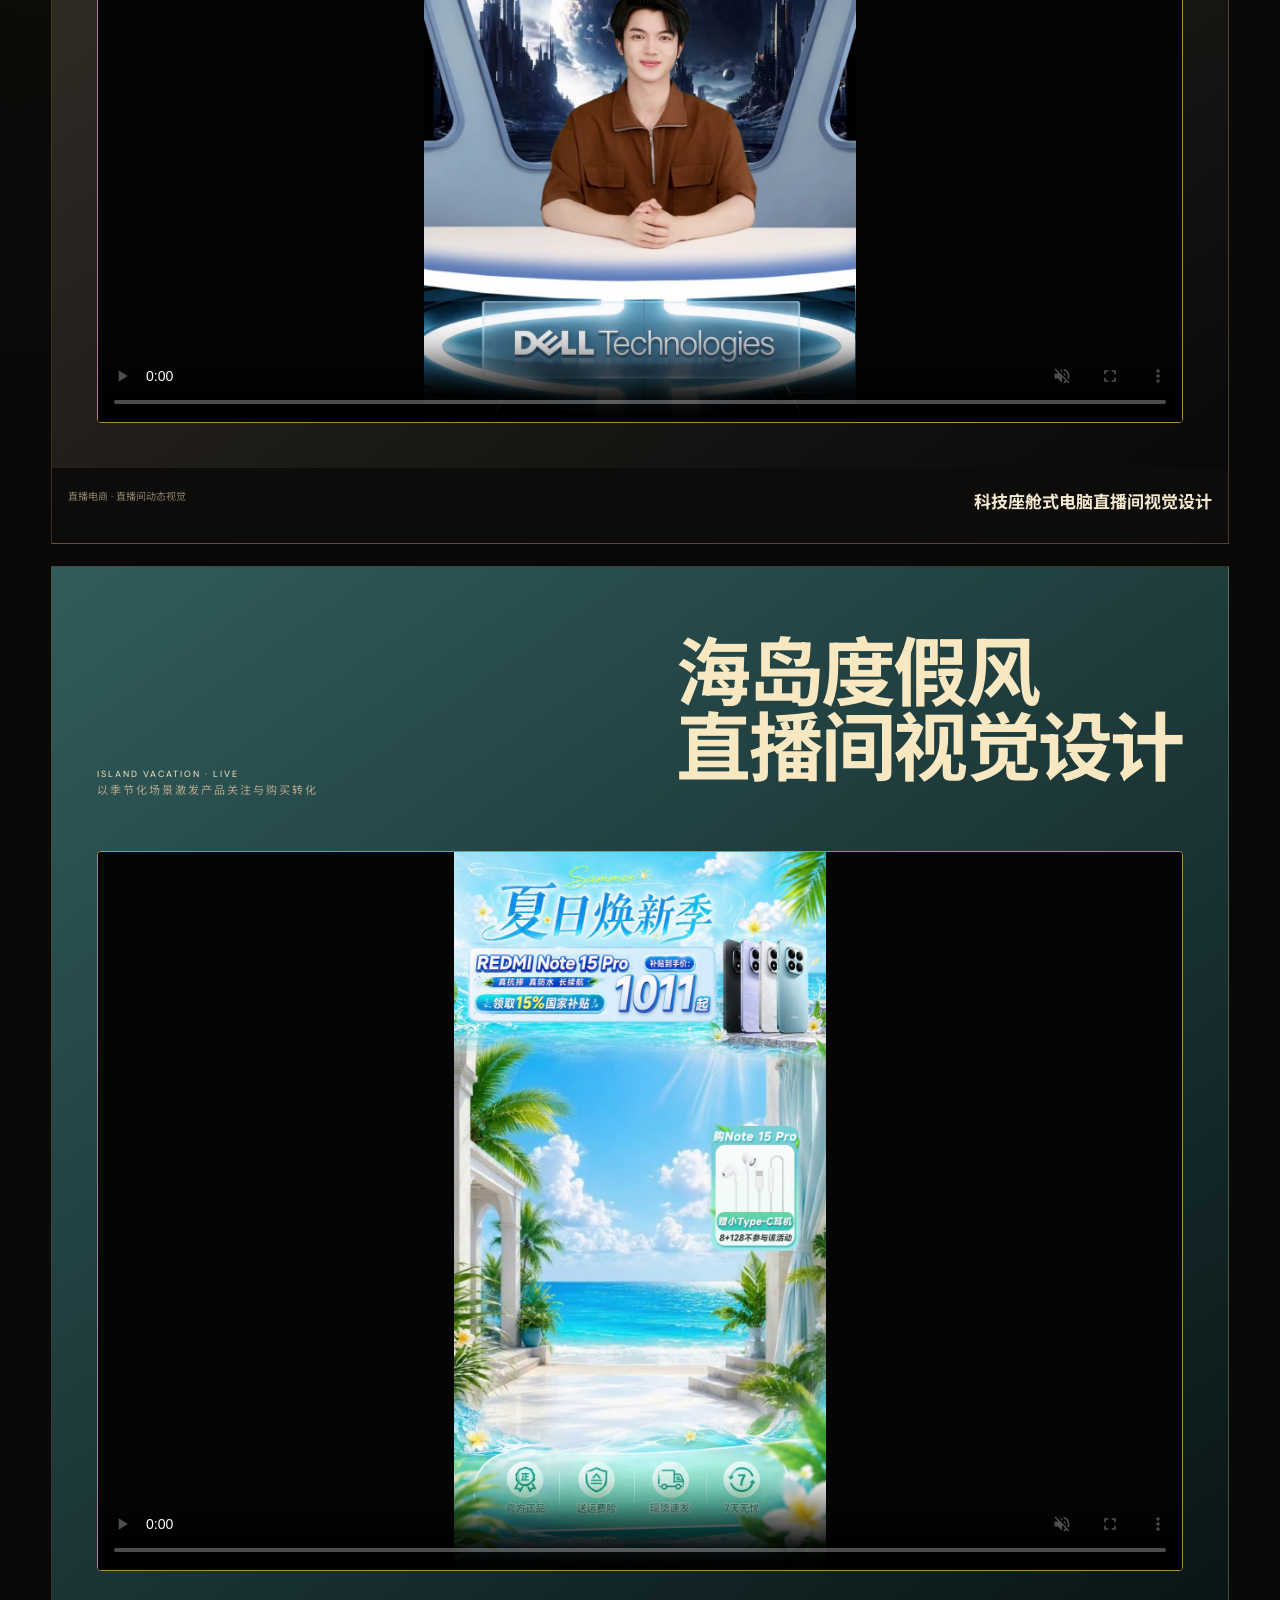
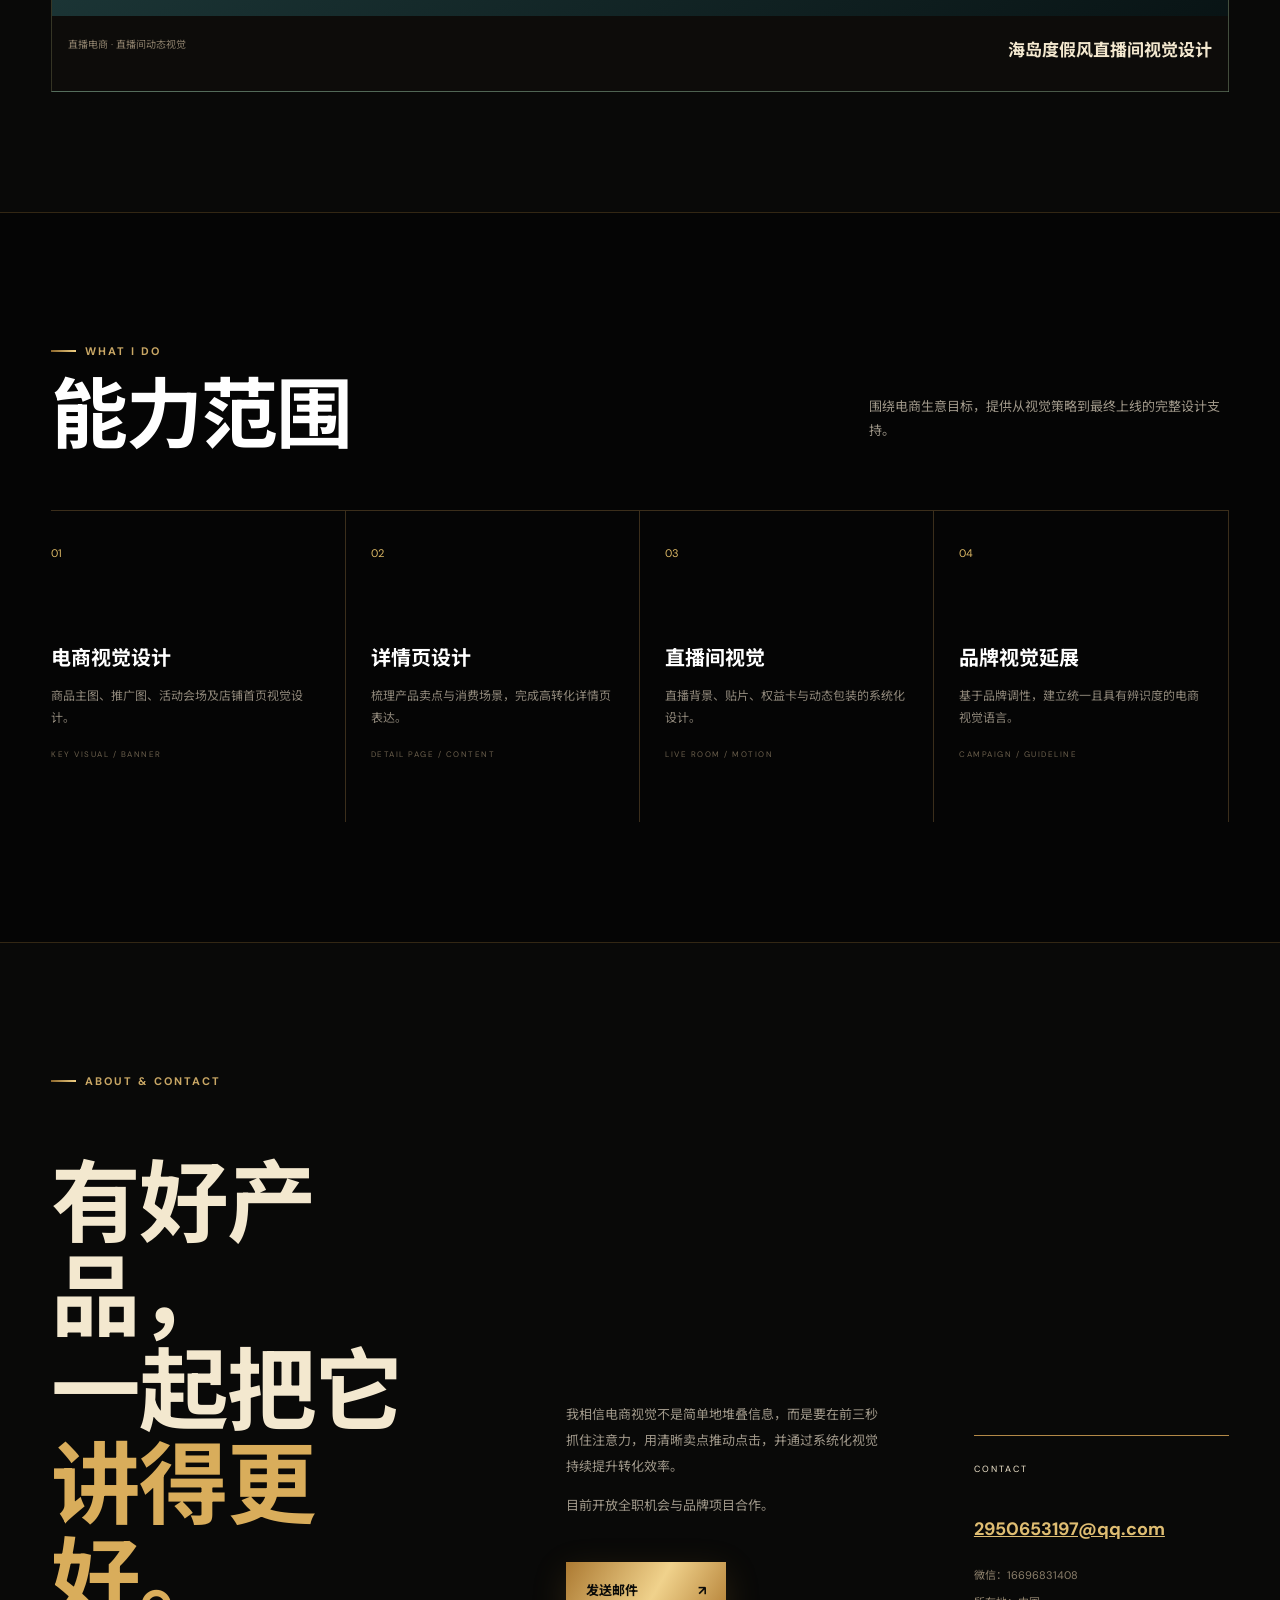
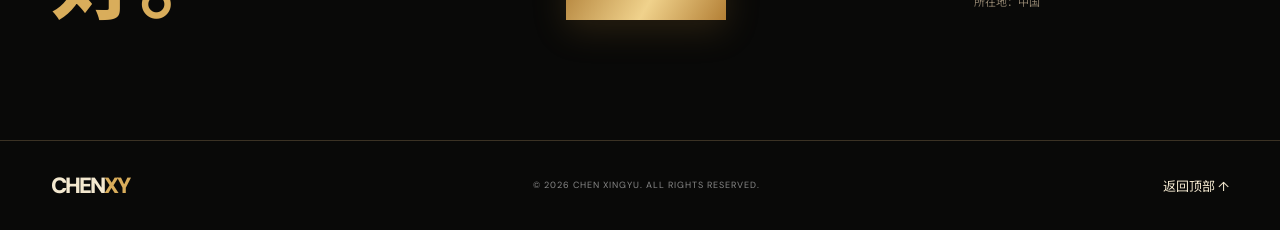
==== commit 107a239b: "Add video posters and click-to-play loading" ====
--- a/index.html
+++ b/index.html
@@ -130,7 +130,7 @@
             </div>
             <div class="live-scene-stage">
               <button class="carousel-arrow video-prev" type="button" aria-label="上一个视频">‹</button>
-              <video class="live-scene-video" controls preload="none" playsinline data-lazy-video>
+              <video class="live-scene-video" controls preload="none" playsinline data-lazy-video poster="assets/posters/live-scene-01.jpg">
                 <source data-src="assets/live-scene-01.mp4" type="video/mp4">
                 当前浏览器不支持视频播放。
               </video>
@@ -192,7 +192,7 @@
         <article class="project project-wide red direct-video" data-category="video">
           <div class="mock-video portrait-showcase">
             <div class="video-copy"><small>SPORTS MOMENT · LIVE</small><b>热点借势型<br>直播间视觉升级</b><span>借助赛事热点、冠军奖杯、赛场氛围与促销信息整合，强化直播间停留率、产品关注度与购买转化。</span></div>
-            <div class="screen"><video class="recording-video" controls muted loop preload="none" playsinline data-lazy-video><source data-src="assets/live-recording.mp4" type="video/mp4">当前浏览器不支持视频播放。</video></div>
+            <div class="screen"><video class="recording-video" controls muted loop preload="none" playsinline data-lazy-video poster="assets/posters/live-recording.jpg"><source data-src="assets/live-recording.mp4" type="video/mp4">当前浏览器不支持视频播放。</video></div>
           </div>
           <div class="project-info"><span>综合电商 · 直播间动态视觉</span><strong>热点借势型直播间视觉升级</strong><i>↗</i></div>
         </article>
@@ -200,7 +200,7 @@
         <article class="project project-wide recording-two direct-video" data-category="video">
           <div class="mock-video landscape-showcase">
             <div class="video-copy"><small>PRODUCT LAUNCH · LIVE</small><b>新品发布会式直播间视觉设计｜以舞台化场景强化 REDMI Note 15 Pro 产品声量与销售转化</b><span>通过发布会主舞台、灯光阵列、巨幕产品展示与促销信息整合，营造新品首发感与官方可信度，提升直播间停留、产品关注与下单转化。</span></div>
-            <div class="screen"><video class="recording-video" controls muted loop preload="none" playsinline data-lazy-video><source data-src="assets/live-recording-02.mp4" type="video/mp4">当前浏览器不支持视频播放。</video></div>
+            <div class="screen"><video class="recording-video" controls muted loop preload="none" playsinline data-lazy-video poster="assets/posters/live-recording-02.jpg"><source data-src="assets/live-recording-02.mp4" type="video/mp4">当前浏览器不支持视频播放。</video></div>
           </div>
           <div class="project-info"><span>直播电商 · 直播间动态视觉</span><strong>新品发布会式直播间视觉设计</strong><i>↗</i></div>
         </article>
@@ -208,7 +208,7 @@
         <article class="project project-wide recording-three direct-video" data-category="video">
           <div class="mock-video landscape-showcase">
             <div class="video-copy"><small>PREMIUM LIFE · LIVE</small><b>品质生活场景化<br>直播间视觉设计</b><span>以高端家居氛围提升小米平板销售转化</span></div>
-            <div class="screen"><video class="recording-video" controls muted loop preload="none" playsinline data-lazy-video><source data-src="assets/live-visual-03.mp4" type="video/mp4">当前浏览器不支持视频播放。</video></div>
+            <div class="screen"><video class="recording-video" controls muted loop preload="none" playsinline data-lazy-video poster="assets/posters/live-visual-03.jpg"><source data-src="assets/live-visual-03.mp4" type="video/mp4">当前浏览器不支持视频播放。</video></div>
           </div>
           <div class="project-info"><span>直播电商 · 直播间动态视觉</span><strong>品质生活场景化直播间视觉设计</strong><i>↗</i></div>
         </article>
@@ -216,7 +216,7 @@
         <article class="project project-wide recording-four direct-video" data-category="video">
           <div class="mock-video landscape-showcase long-title-showcase">
             <div class="video-copy"><small>HEALING 3D · LIVE</small><b>儿童治愈系轻奶油3D直播间视觉设计｜从夏日饮食痛点到产品购买转化</b><span>以清爽治愈的轻奶油3D虚拟场景，塑造儿童友好型消费空间，将夏日饮食消化需求转化为产品吸引力与直播销售转化。</span></div>
-            <div class="screen"><video class="recording-video" controls muted loop preload="none" playsinline data-lazy-video><source data-src="assets/live-visual-04.mp4" type="video/mp4">当前浏览器不支持视频播放。</video></div>
+            <div class="screen"><video class="recording-video" controls muted loop preload="none" playsinline data-lazy-video poster="assets/posters/live-visual-04.jpg"><source data-src="assets/live-visual-04.mp4" type="video/mp4">当前浏览器不支持视频播放。</video></div>
           </div>
           <div class="project-info"><span>直播电商 · 直播间动态视觉</span><strong>儿童治愈系轻奶油3D直播间视觉设计</strong><i>↗</i></div>
         </article>
@@ -224,7 +224,7 @@
         <article class="project project-wide recording-five direct-video" data-category="video">
           <div class="mock-video landscape-showcase">
             <div class="video-copy"><small>TECH COCKPIT · LIVE</small><b>科技座舱式电脑<br>直播间视觉设计</b><span>以未来感虚拟场景强化官方旗舰店信任感，提升产品讲解效率与销售转化。</span></div>
-            <div class="screen"><video class="recording-video" controls muted loop preload="none" playsinline data-lazy-video><source data-src="assets/live-visual-05.mp4" type="video/mp4">当前浏览器不支持视频播放。</video></div>
+            <div class="screen"><video class="recording-video" controls muted loop preload="none" playsinline data-lazy-video poster="assets/posters/live-visual-05.jpg"><source data-src="assets/live-visual-05.mp4" type="video/mp4">当前浏览器不支持视频播放。</video></div>
           </div>
           <div class="project-info"><span>直播电商 · 直播间动态视觉</span><strong>科技座舱式电脑直播间视觉设计</strong><i>↗</i></div>
         </article>
@@ -232,7 +232,7 @@
         <article class="project project-wide recording-six direct-video" data-category="video">
           <div class="mock-video landscape-showcase">
             <div class="video-copy"><small>ISLAND VACATION · LIVE</small><b>海岛度假风<br>直播间视觉设计</b><span>以季节化场景激发产品关注与购买转化</span></div>
-            <div class="screen"><video class="recording-video" controls muted loop preload="none" playsinline data-lazy-video><source data-src="assets/live-visual-06.mp4" type="video/mp4">当前浏览器不支持视频播放。</video></div>
+            <div class="screen"><video class="recording-video" controls muted loop preload="none" playsinline data-lazy-video poster="assets/posters/live-visual-06.jpg"><source data-src="assets/live-visual-06.mp4" type="video/mp4">当前浏览器不支持视频播放。</video></div>
           </div>
           <div class="project-info"><span>直播电商 · 直播间动态视觉</span><strong>海岛度假风直播间视觉设计</strong><i>↗</i></div>
         </article>
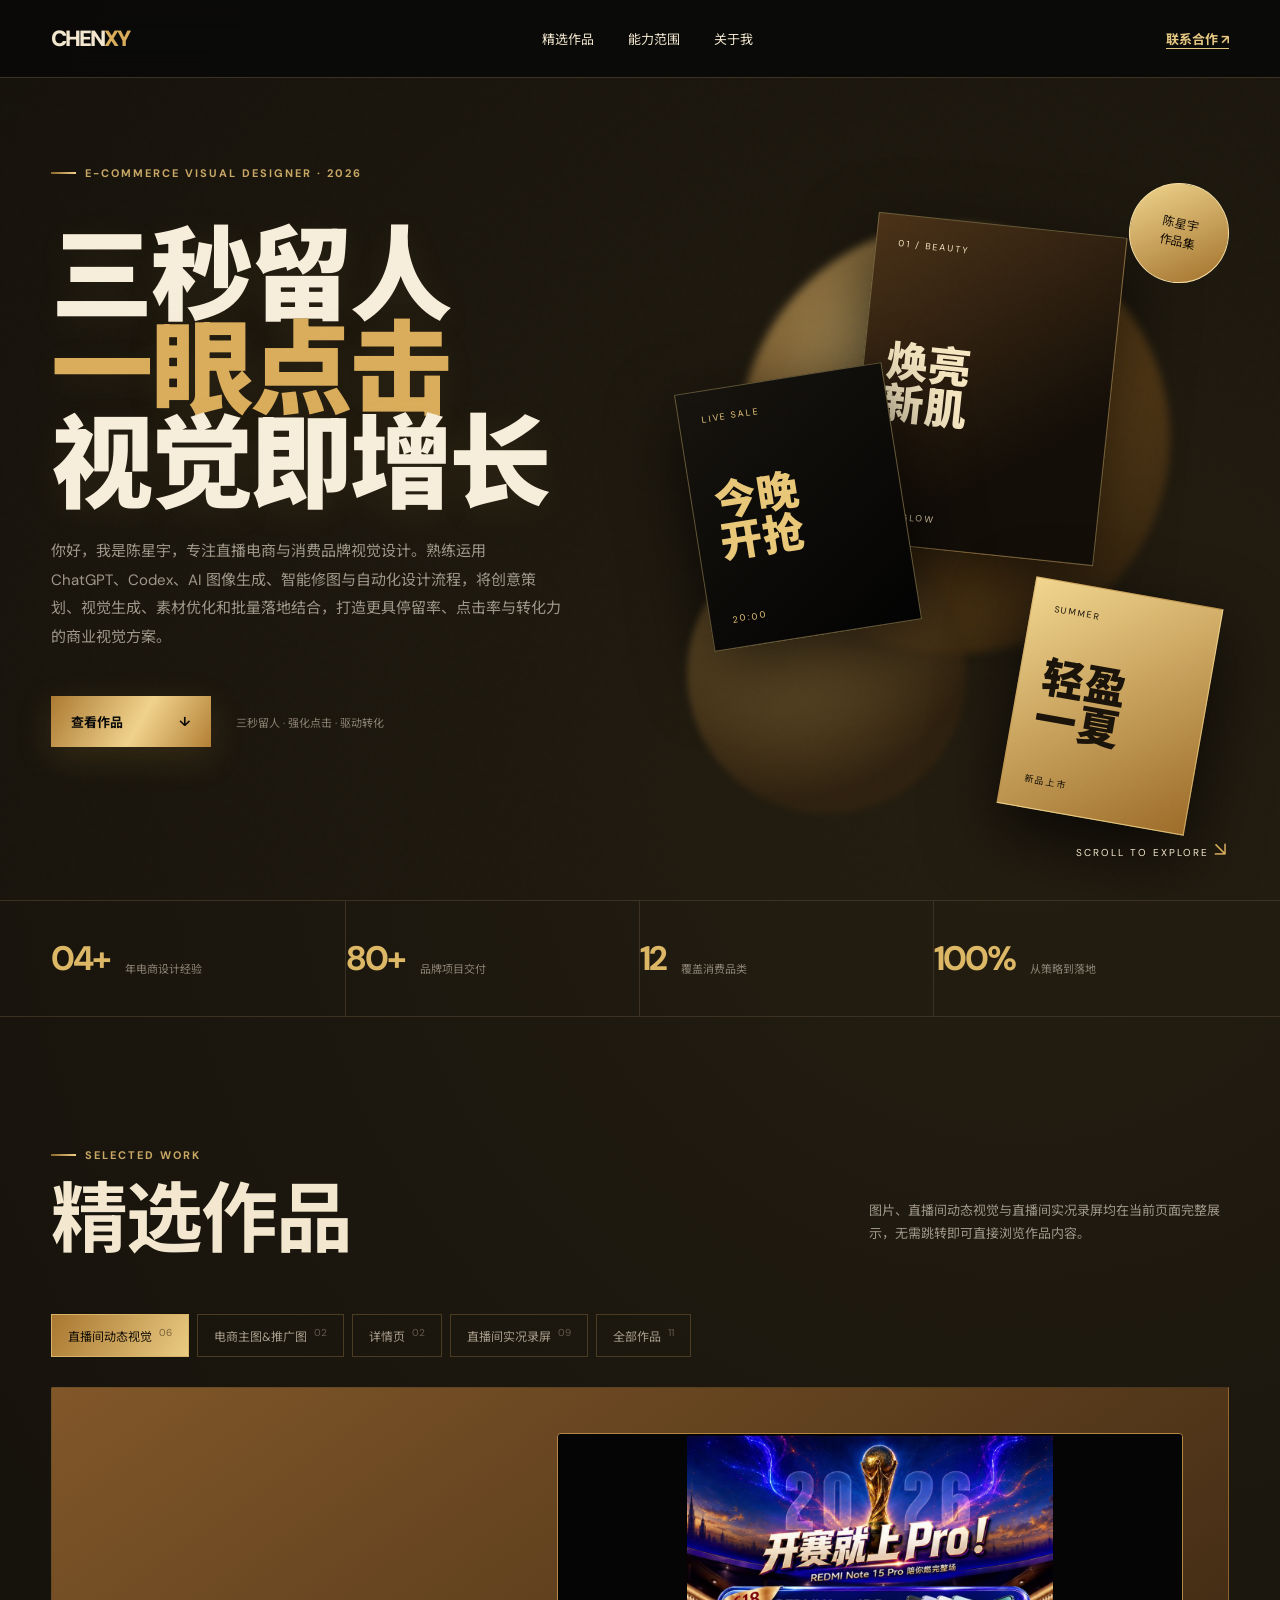
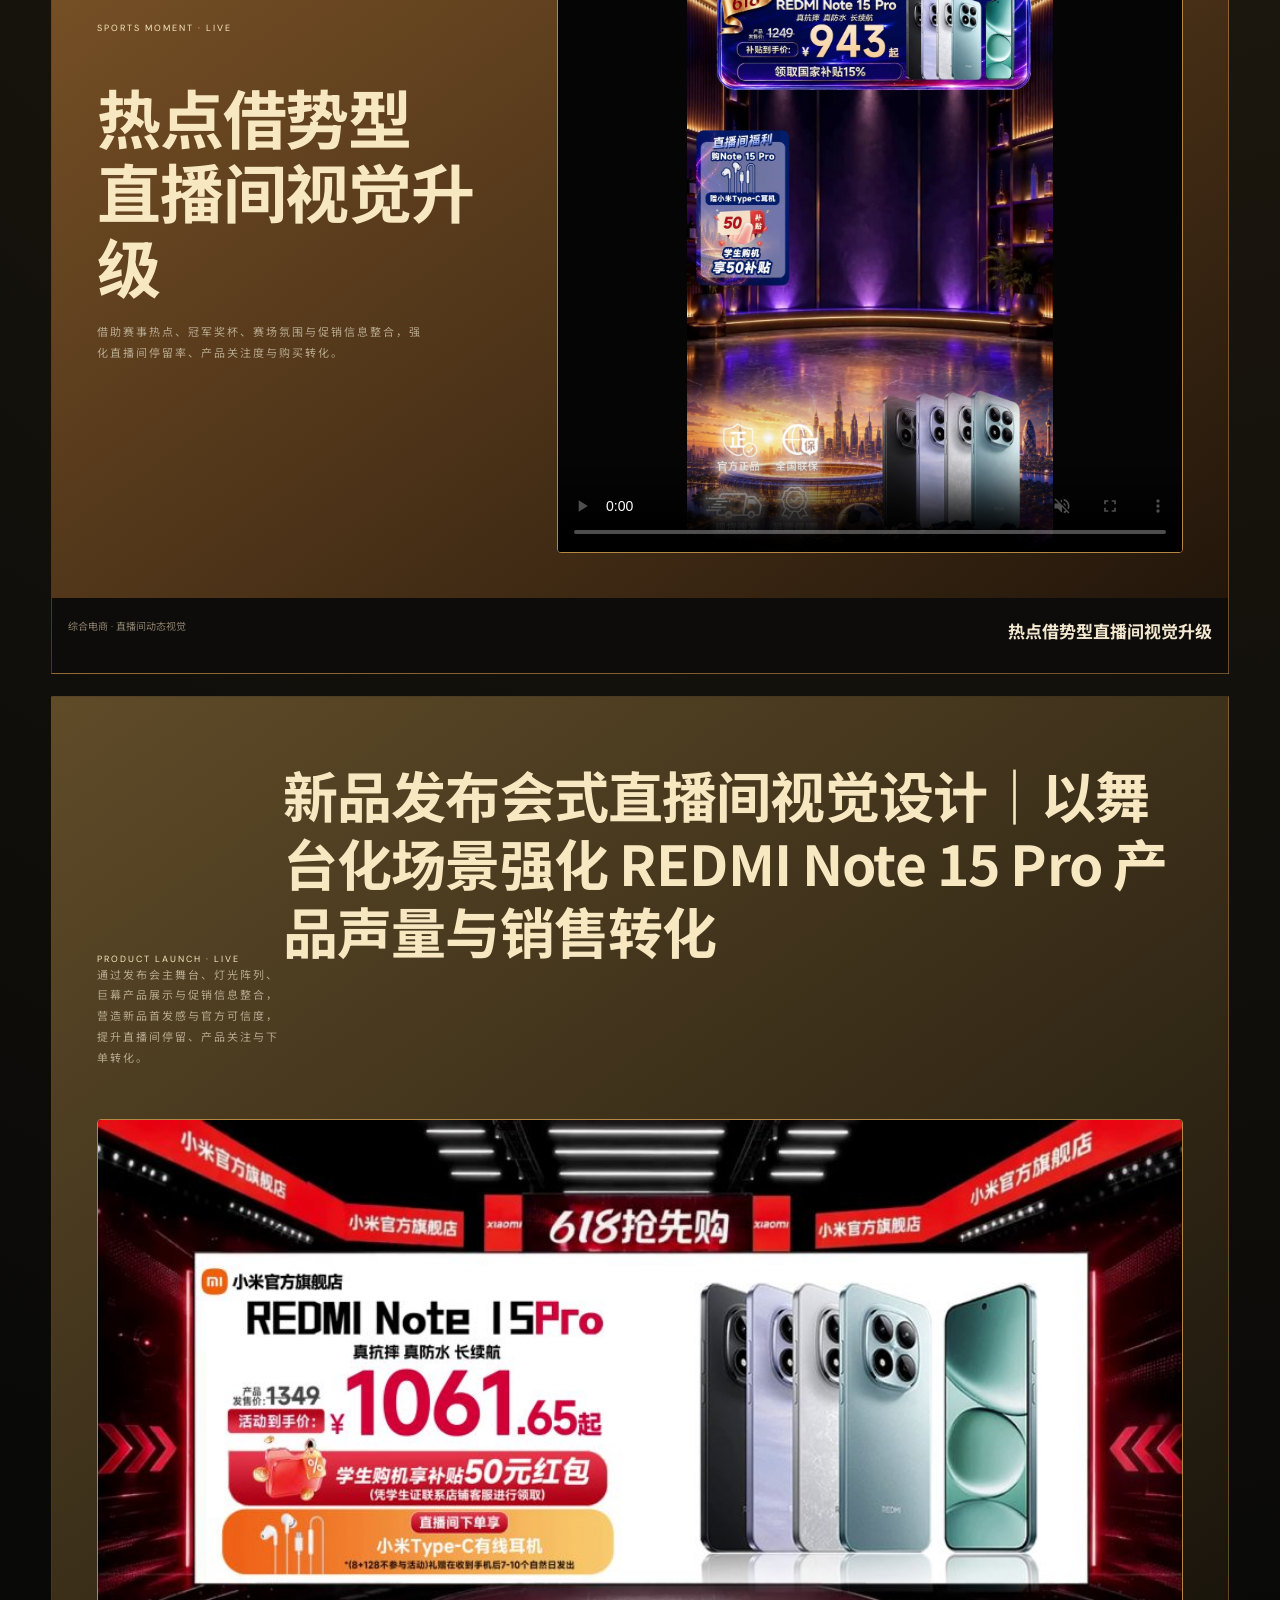
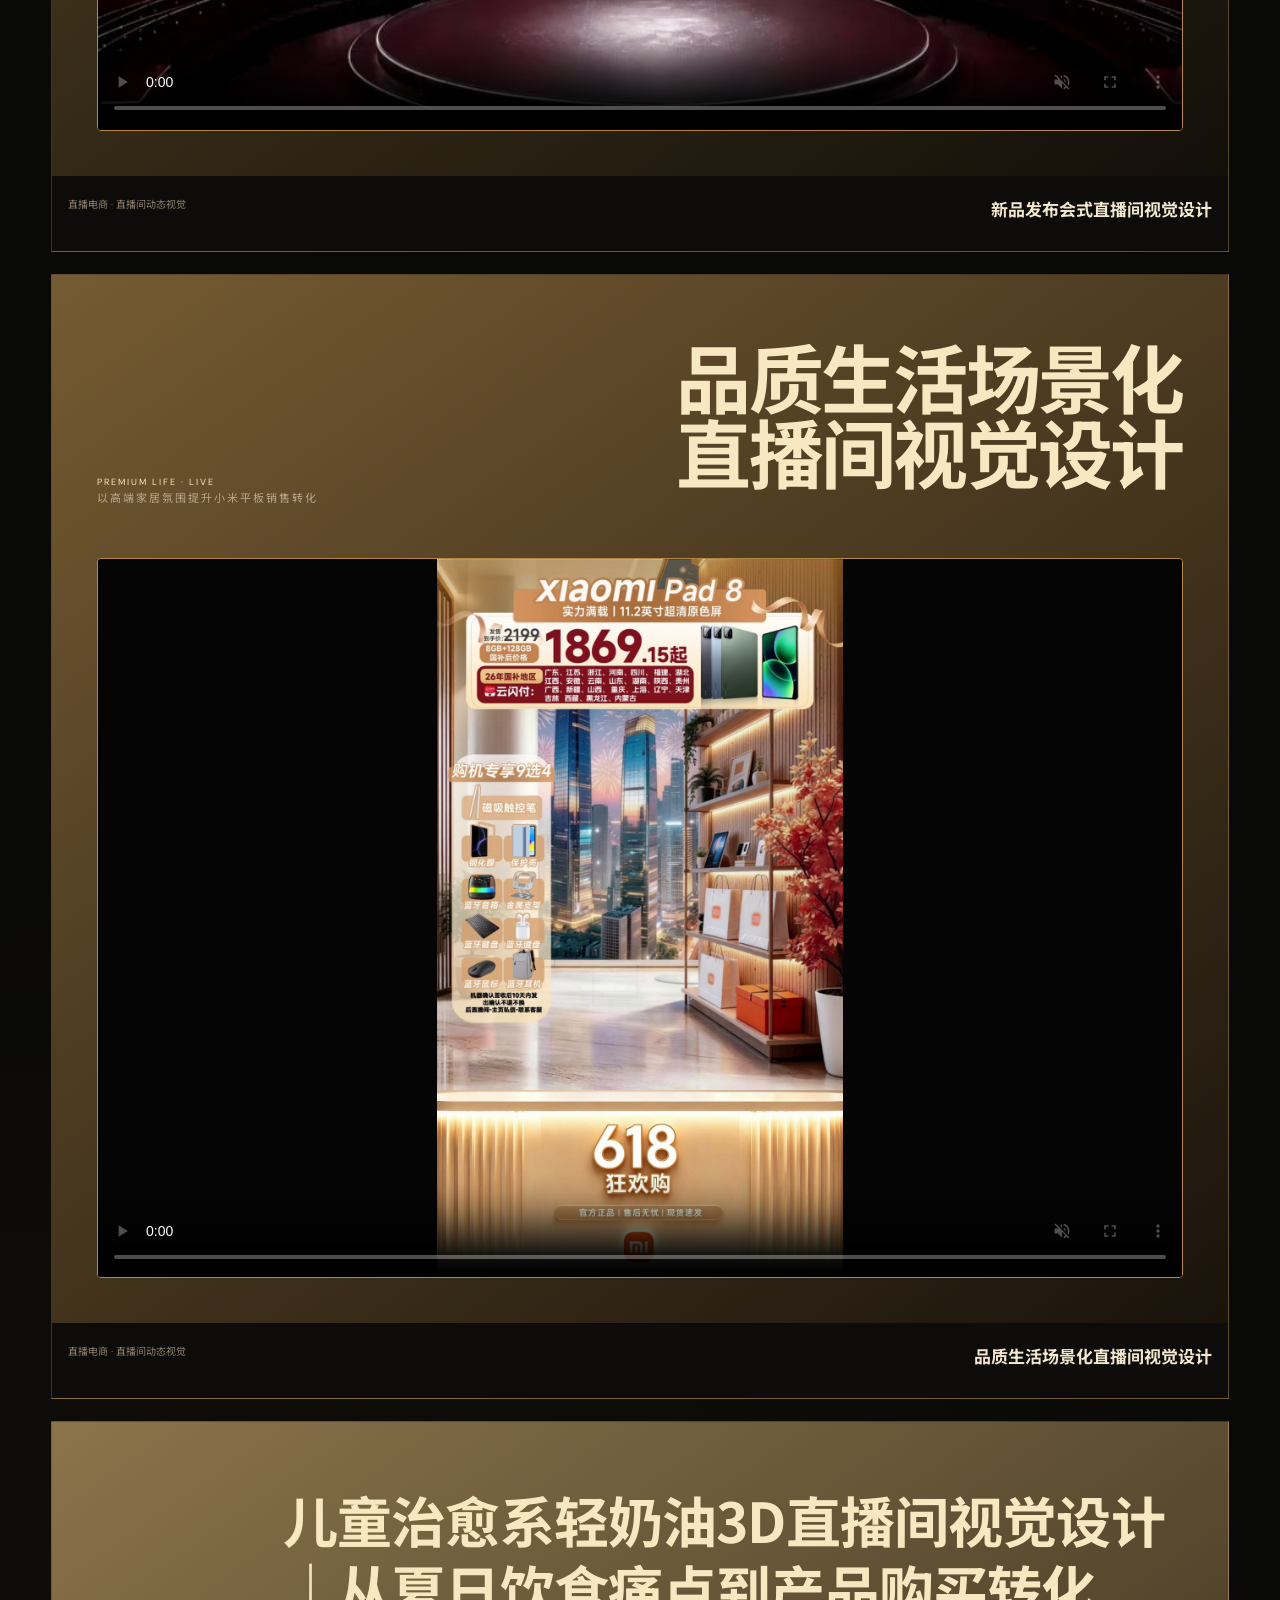
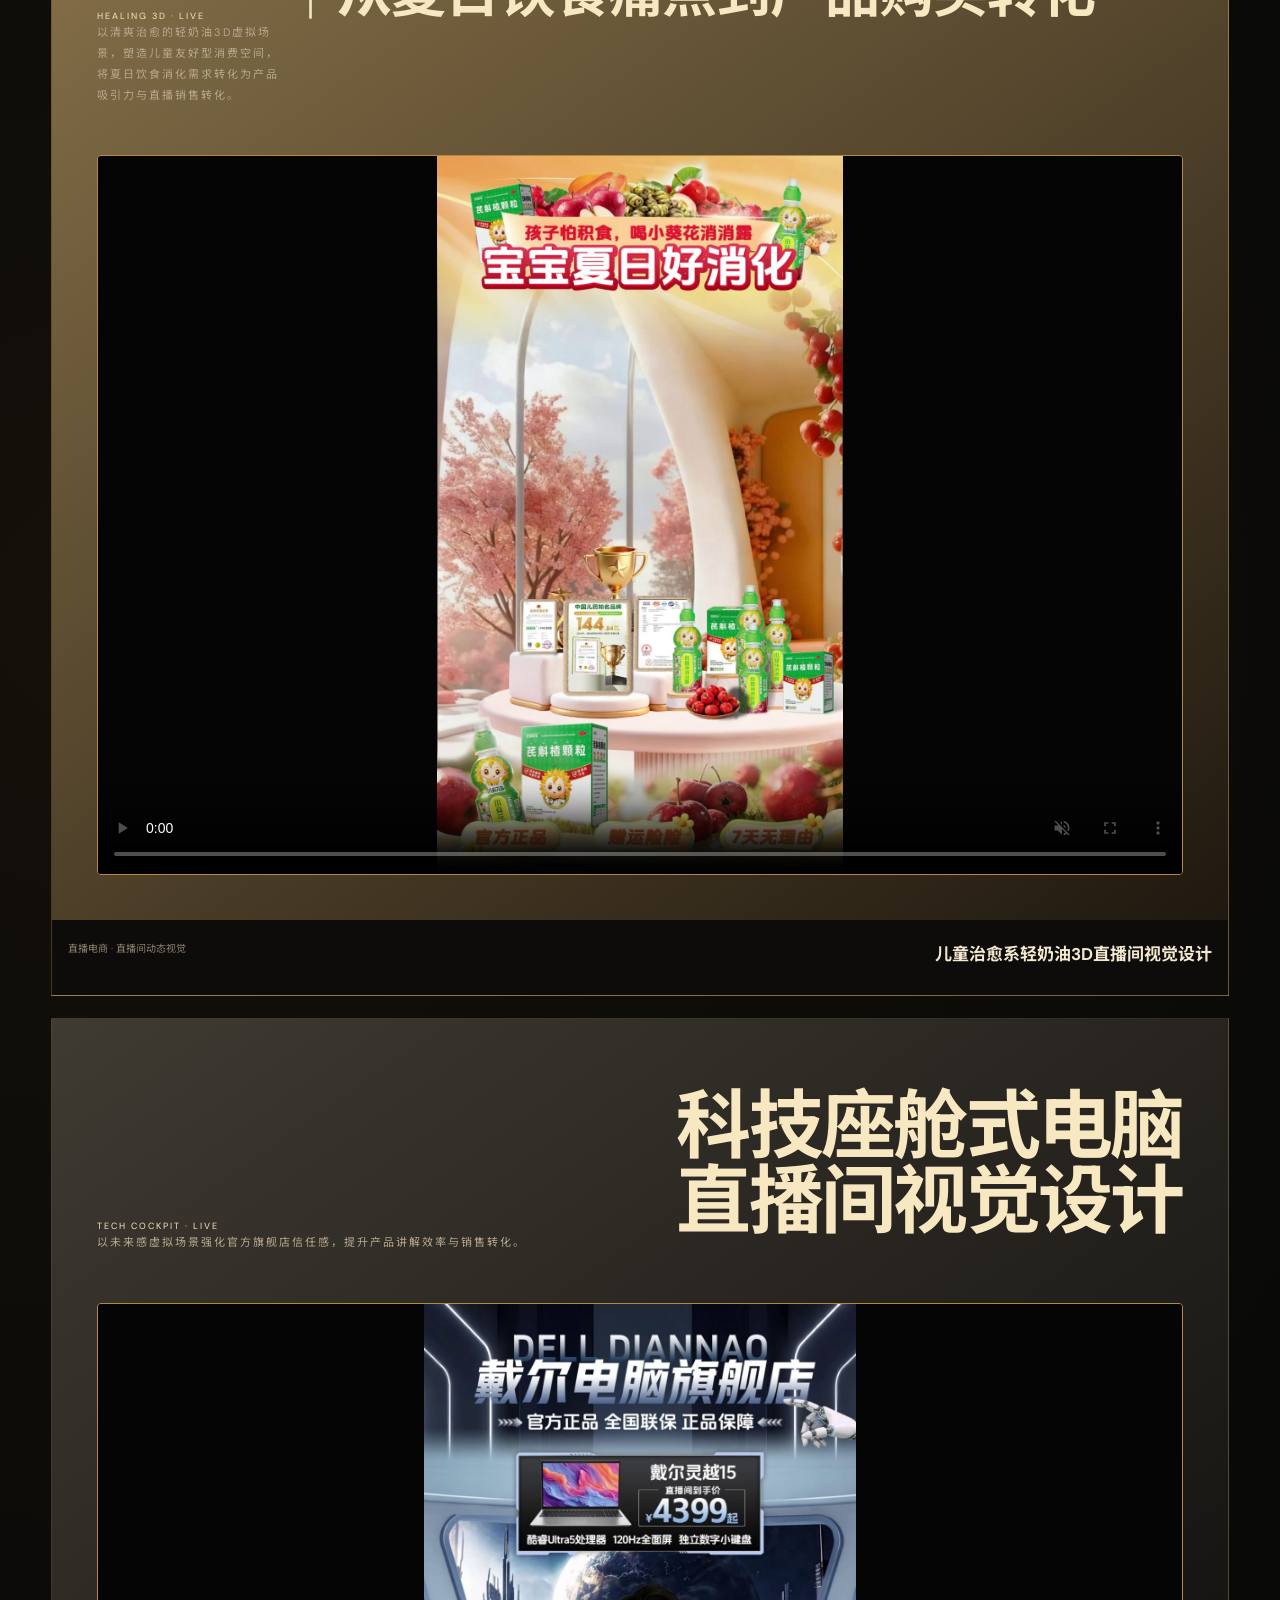
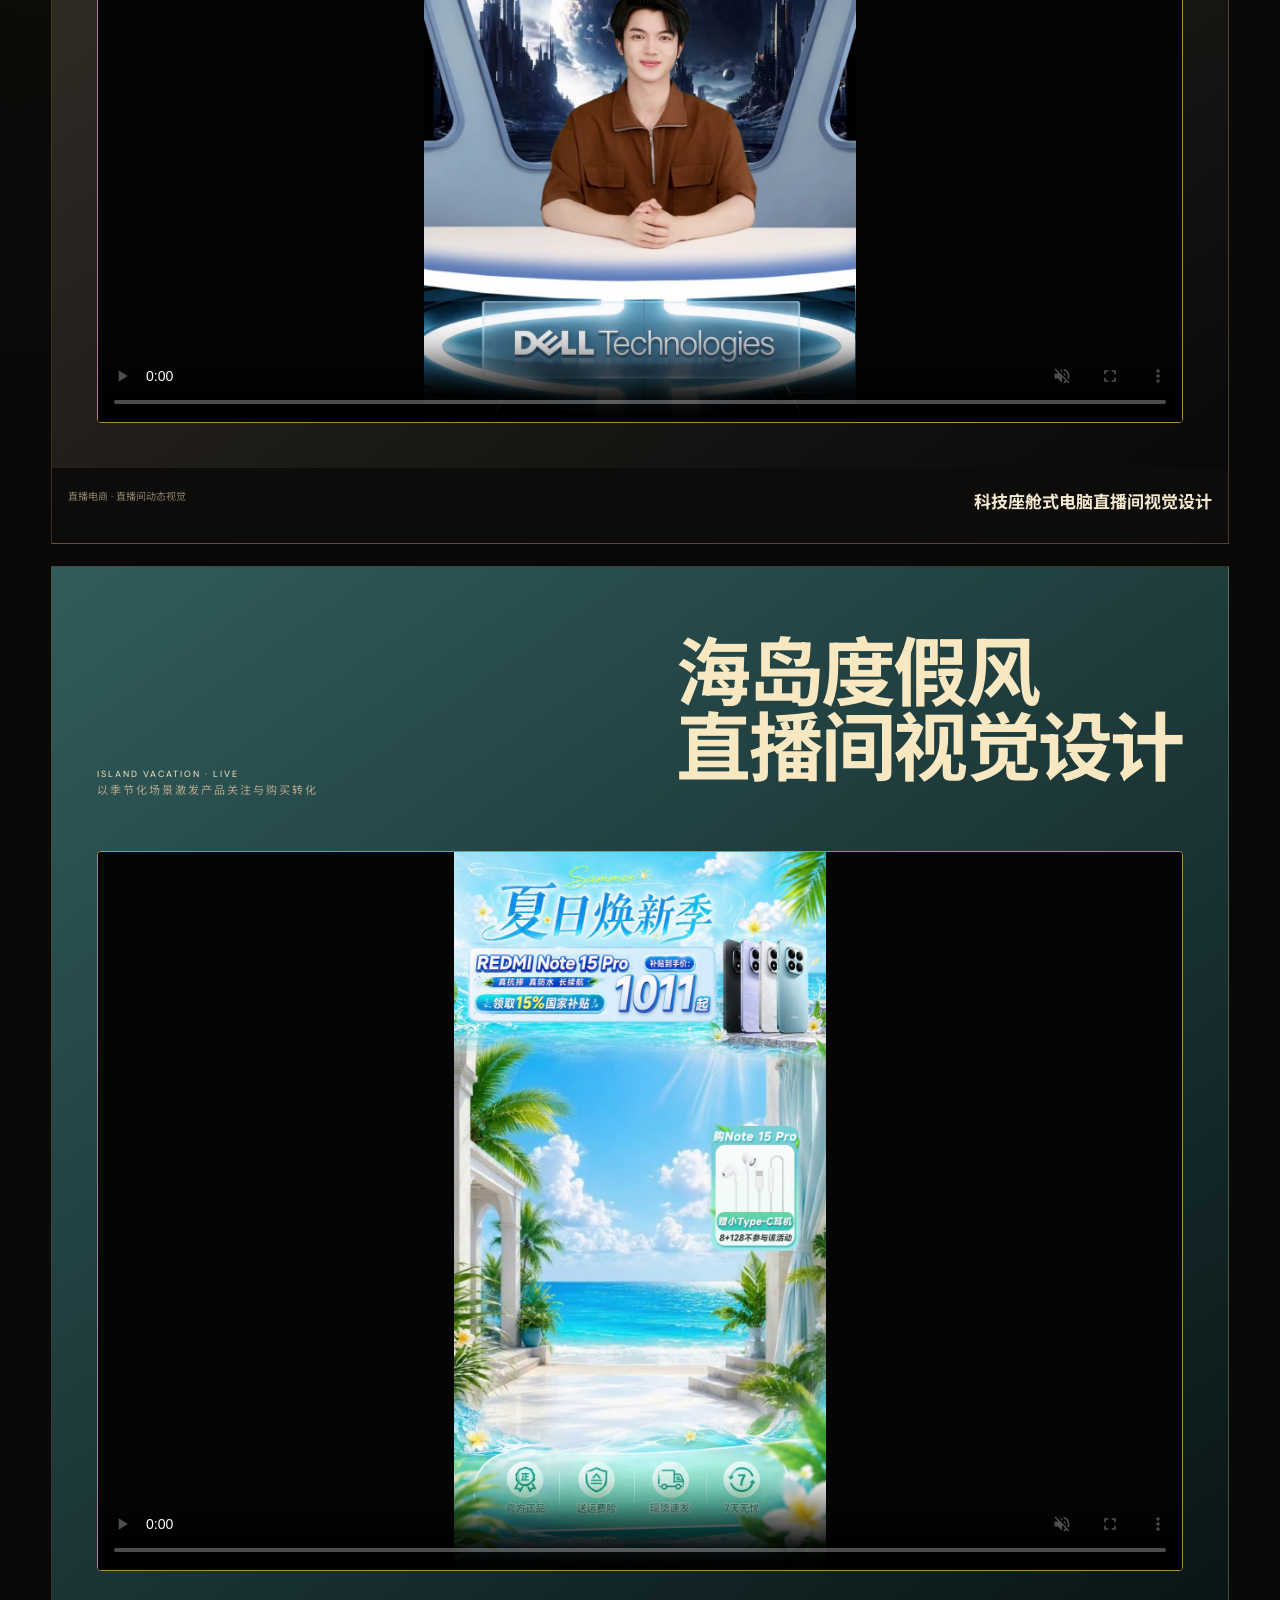
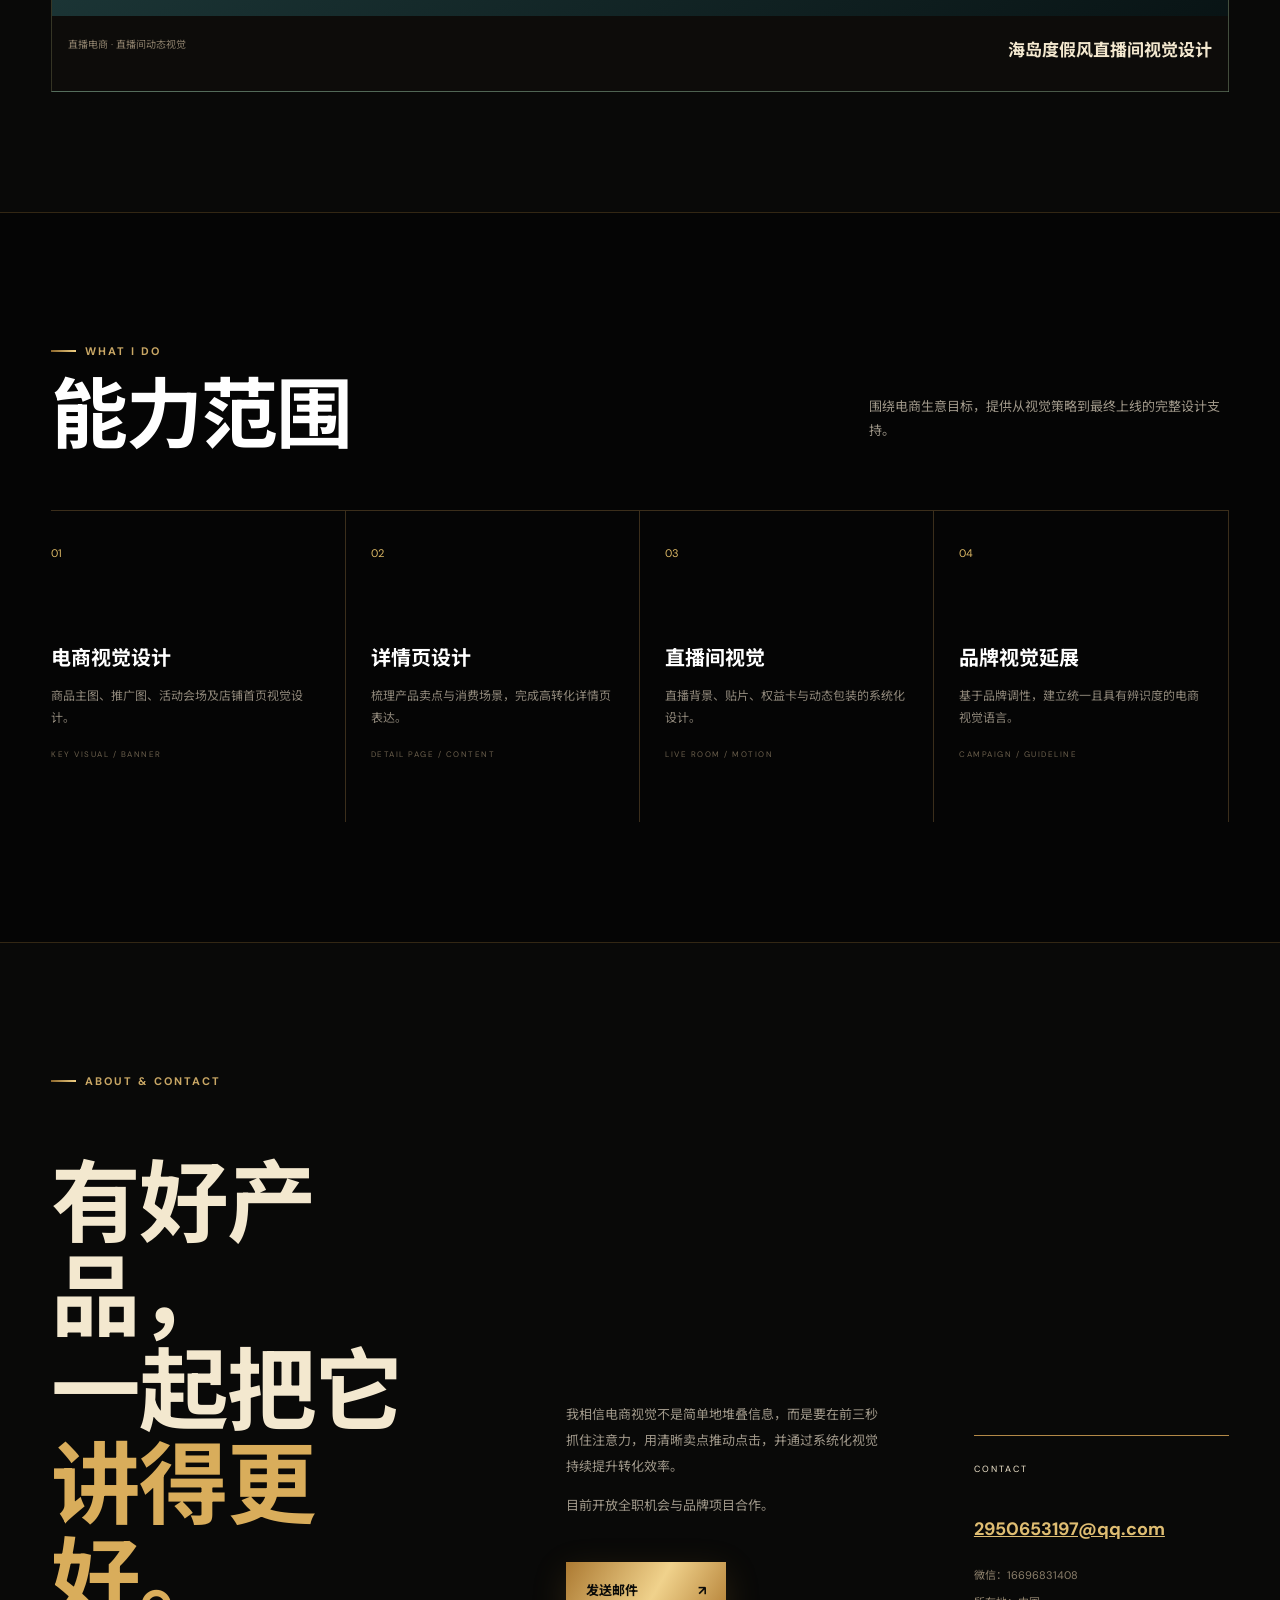
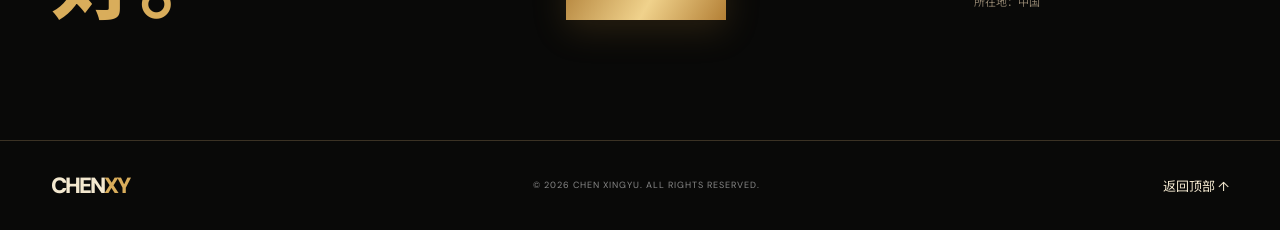
==== commit 5912d34b: "Remove first live scene and improve media loading" ====
--- a/index.html
+++ b/index.html
@@ -77,7 +77,7 @@
         <button class="active" data-filter="video">直播间动态视觉 <sup>06</sup></button>
         <button data-filter="keyvisual">电商主图&推广图 <sup>02</sup></button>
         <button data-filter="detail">详情页 <sup>02</sup></button>
-        <button data-filter="liveScene">直播间实况录屏 <sup>10</sup></button>
+        <button data-filter="liveScene">直播间实况录屏 <sup>09</sup></button>
         <button data-filter="all">全部作品 <sup>11</sup></button>
       </div>
 
@@ -90,7 +90,7 @@
               <span>覆盖游戏本、商务本与高性能笔记本详情页，将产品卖点、硬件参数、场景利益点与购买理由进行长图化整合展示。</span>
             </div>
             <div class="detail-page-frame">
-              <img src="assets/detail-page-01.png" alt="3C 数码产品详情页长图合集">
+              <img src="assets/detail-page-01.png" alt="3C 数码产品详情页长图合集" loading="lazy" decoding="async" fetchpriority="low">
             </div>
           </div>
           <div class="project-info"><span>3C数码 · 详情页</span><strong>笔记本电脑产品详情页长图合集</strong><i>↗</i></div>
@@ -106,7 +106,7 @@
             <div class="detail-page-carousel-frame">
               <button class="carousel-arrow carousel-prev" type="button" aria-label="上一张">‹</button>
               <div class="detail-page-frame carousel-detail-frame">
-                <img class="carousel-image" src="assets/detail-carousel-01.png" alt="3C 产品详情页轮播展示">
+                <img class="carousel-image" src="assets/detail-carousel-01.png" alt="3C 产品详情页轮播展示" loading="lazy" decoding="async" fetchpriority="low">
               </div>
               <button class="carousel-arrow carousel-next" type="button" aria-label="下一张">›</button>
             </div>
@@ -130,14 +130,14 @@
             </div>
             <div class="live-scene-stage">
               <button class="carousel-arrow video-prev" type="button" aria-label="上一个视频">‹</button>
-              <video class="live-scene-video" controls preload="none" playsinline data-lazy-video poster="assets/posters/live-scene-01.jpg">
-                <source data-src="assets/live-scene-01.mp4" type="video/mp4">
+              <video class="live-scene-video" controls preload="none" playsinline data-lazy-video poster="assets/posters/live-scene-02.jpg">
+                <source data-src="assets/live-scene-02.mp4" type="video/mp4">
                 当前浏览器不支持视频播放。
               </video>
               <button class="carousel-arrow video-next" type="button" aria-label="下一个视频">›</button>
             </div>
             <div class="carousel-foot">
-              <span class="video-count">01 / 10</span>
+              <span class="video-count">01 / 09</span>
               <span class="drag-hint">左右切换录屏，点击播放按钮观看</span>
               <div class="video-dots" aria-hidden="true"></div>
             </div>
@@ -156,7 +156,7 @@
             </div>
             <div class="carousel-stage">
               <button class="carousel-arrow carousel-prev" type="button" aria-label="上一张">‹</button>
-              <img class="carousel-image" src="assets/promo-01.png" alt="电商主图与推广图展示">
+              <img class="carousel-image" src="assets/promo-01.png" alt="电商主图与推广图展示" loading="lazy" decoding="async" fetchpriority="low">
               <button class="carousel-arrow carousel-next" type="button" aria-label="下一张">›</button>
             </div>
             <div class="carousel-foot">
@@ -178,7 +178,7 @@
             </div>
             <div class="carousel-stage">
               <button class="carousel-arrow carousel-prev" type="button" aria-label="上一张">‹</button>
-              <img class="carousel-image" src="assets/main-visual-01.png" alt="3C 电商主图展示">
+              <img class="carousel-image" src="assets/main-visual-01.png" alt="3C 电商主图展示" loading="lazy" decoding="async" fetchpriority="low">
               <button class="carousel-arrow carousel-next" type="button" aria-label="下一张">›</button>
             </div>
             <div class="carousel-foot">
